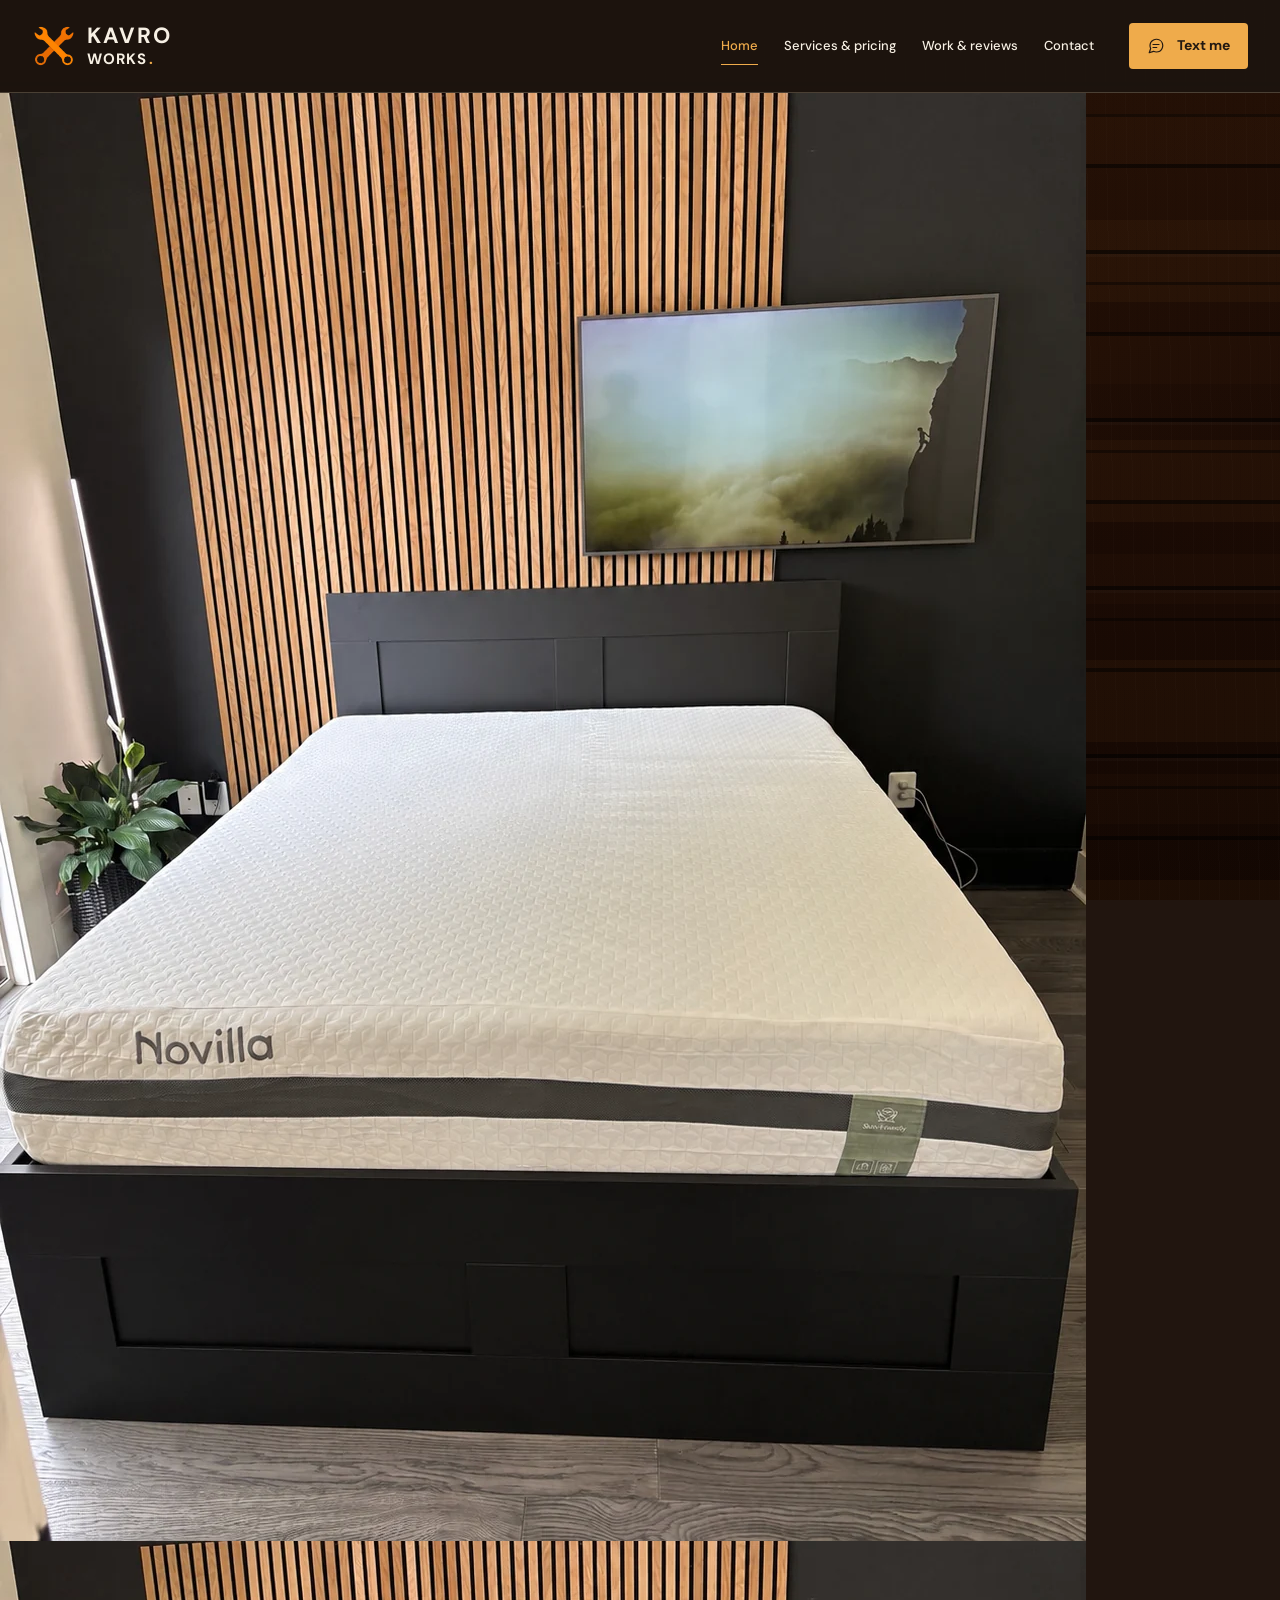
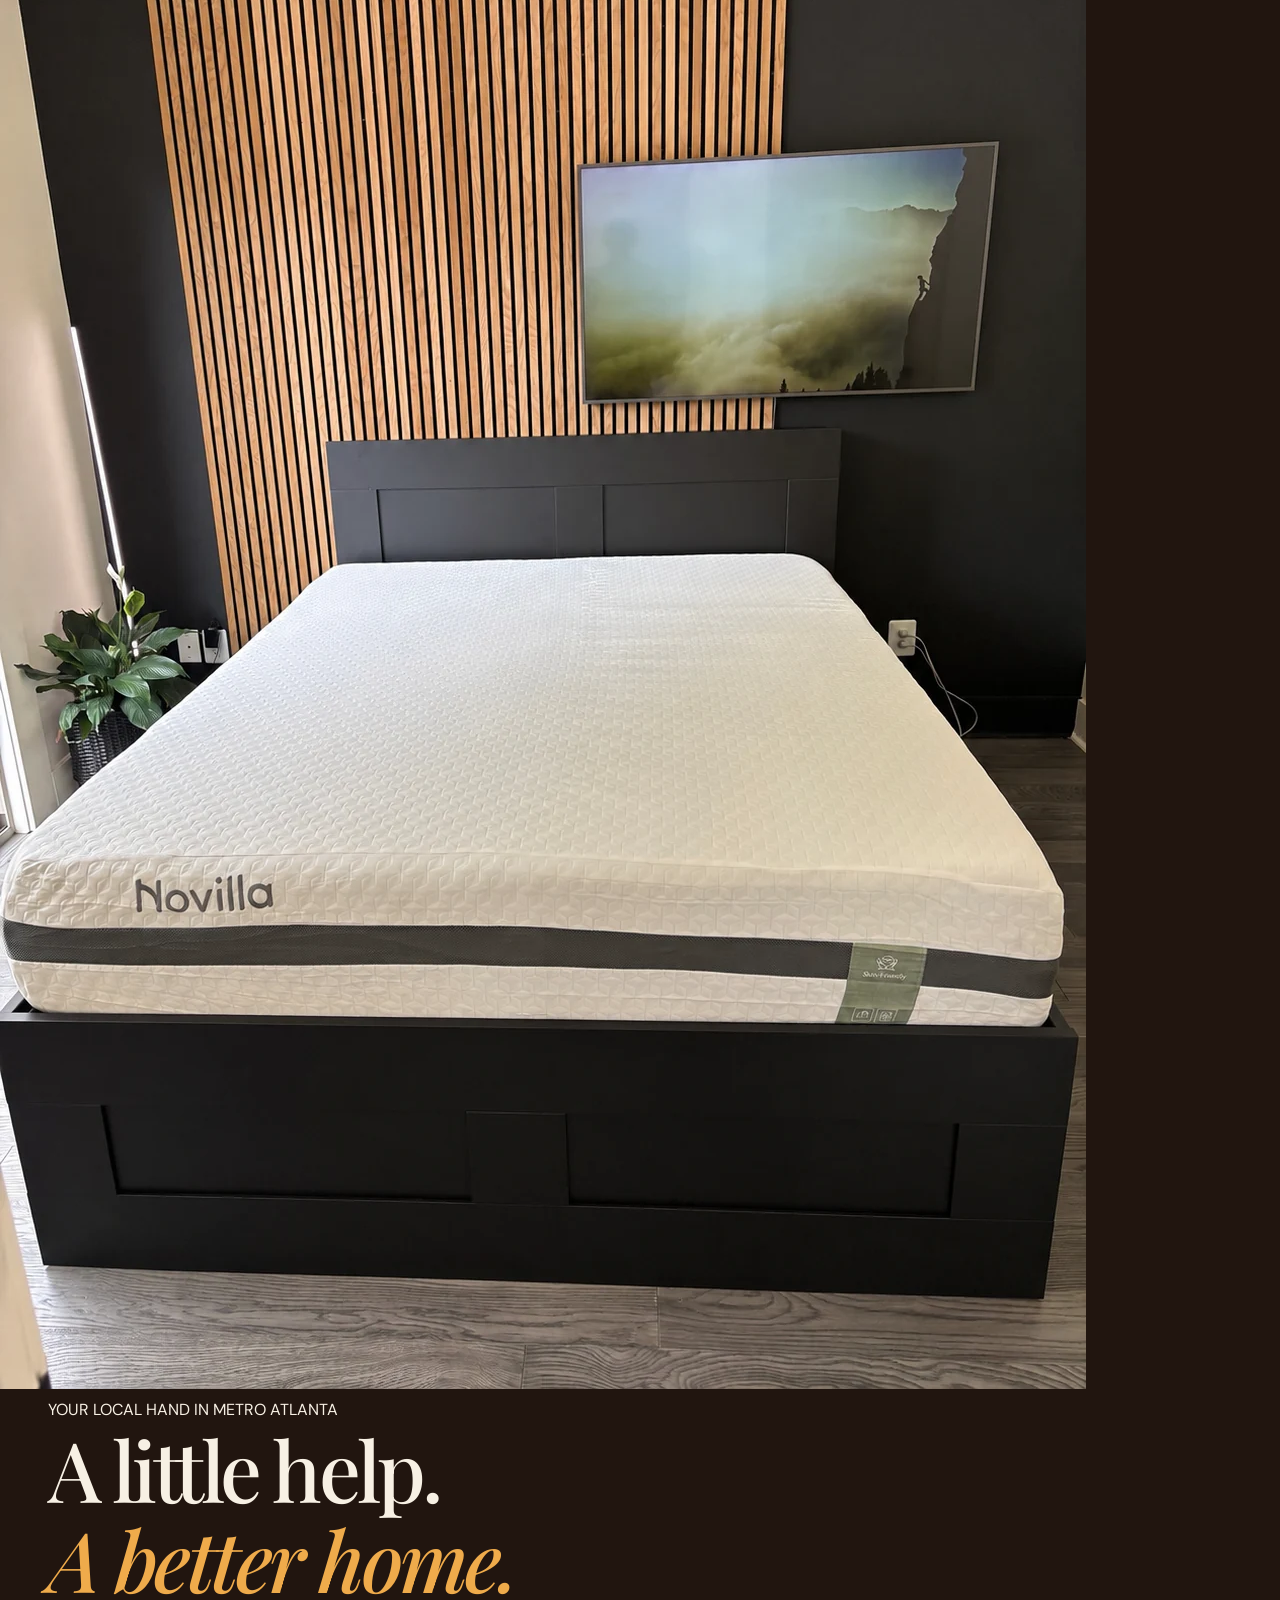
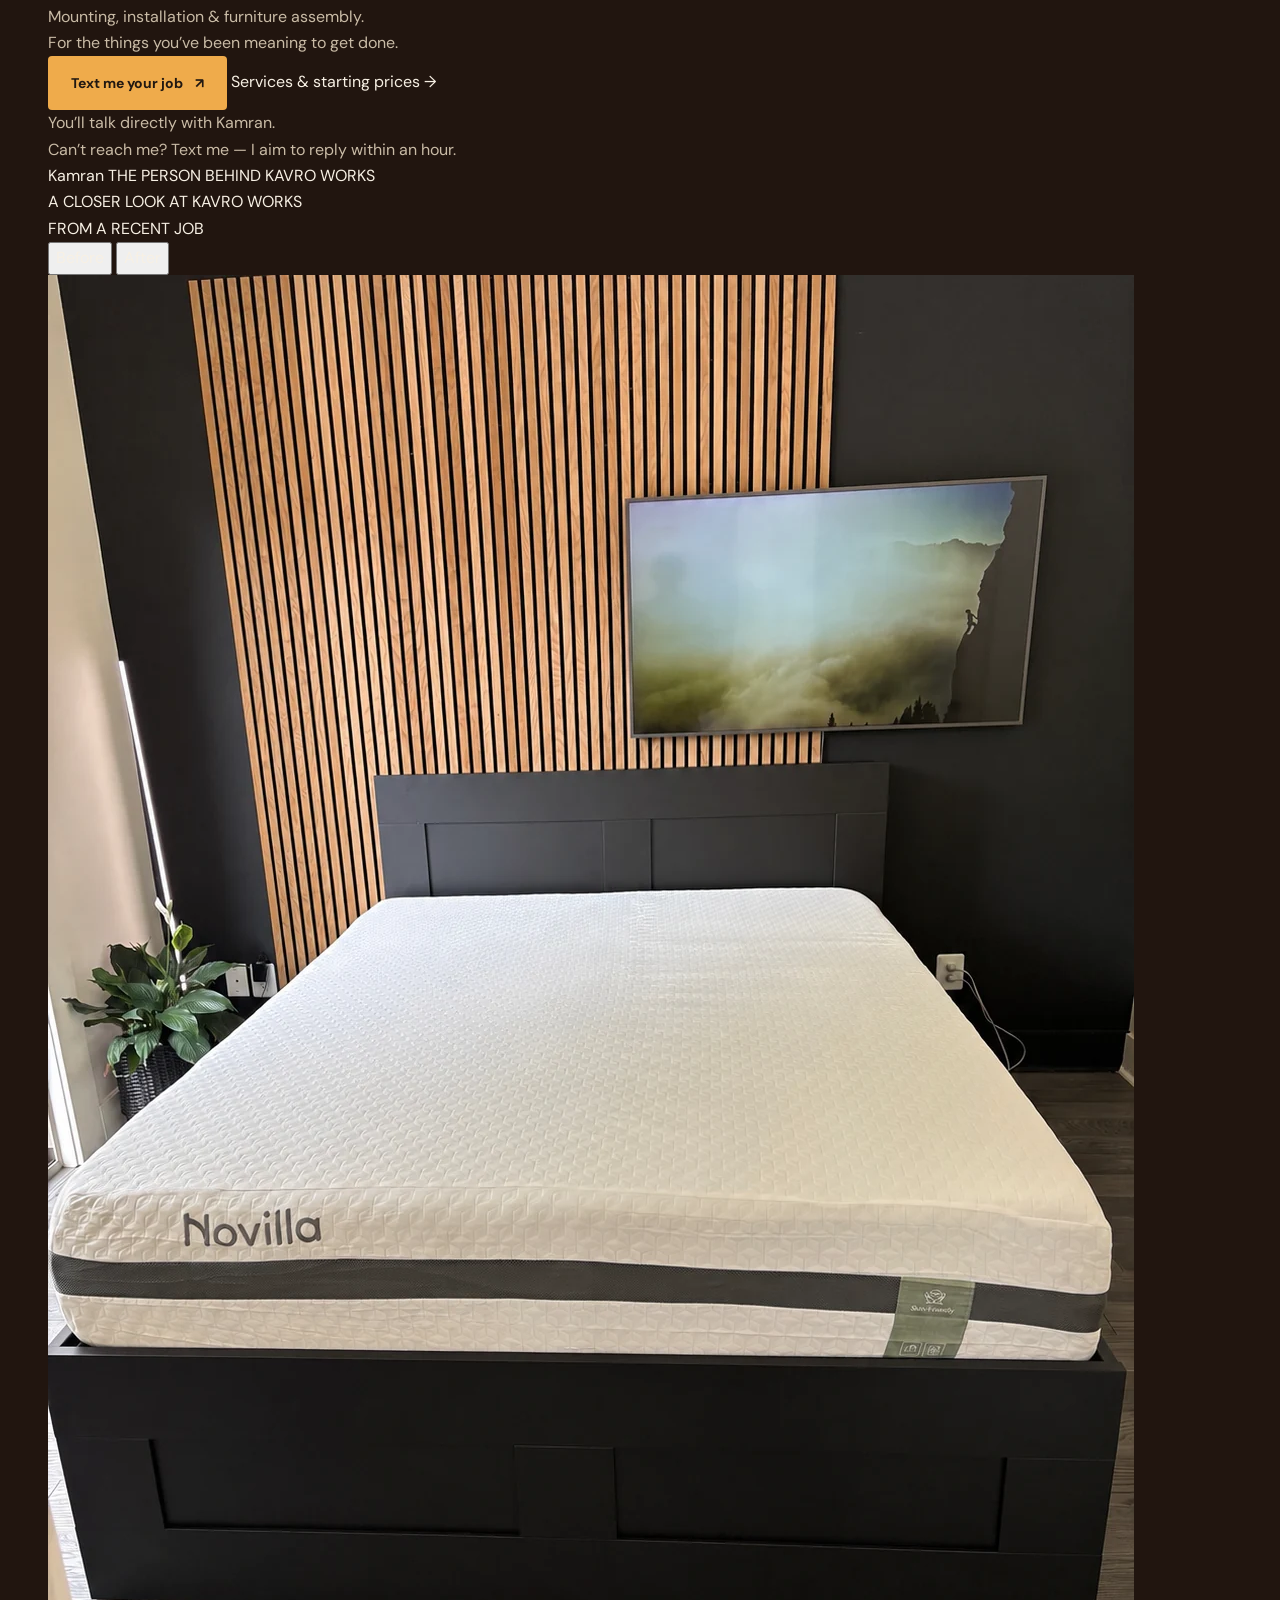
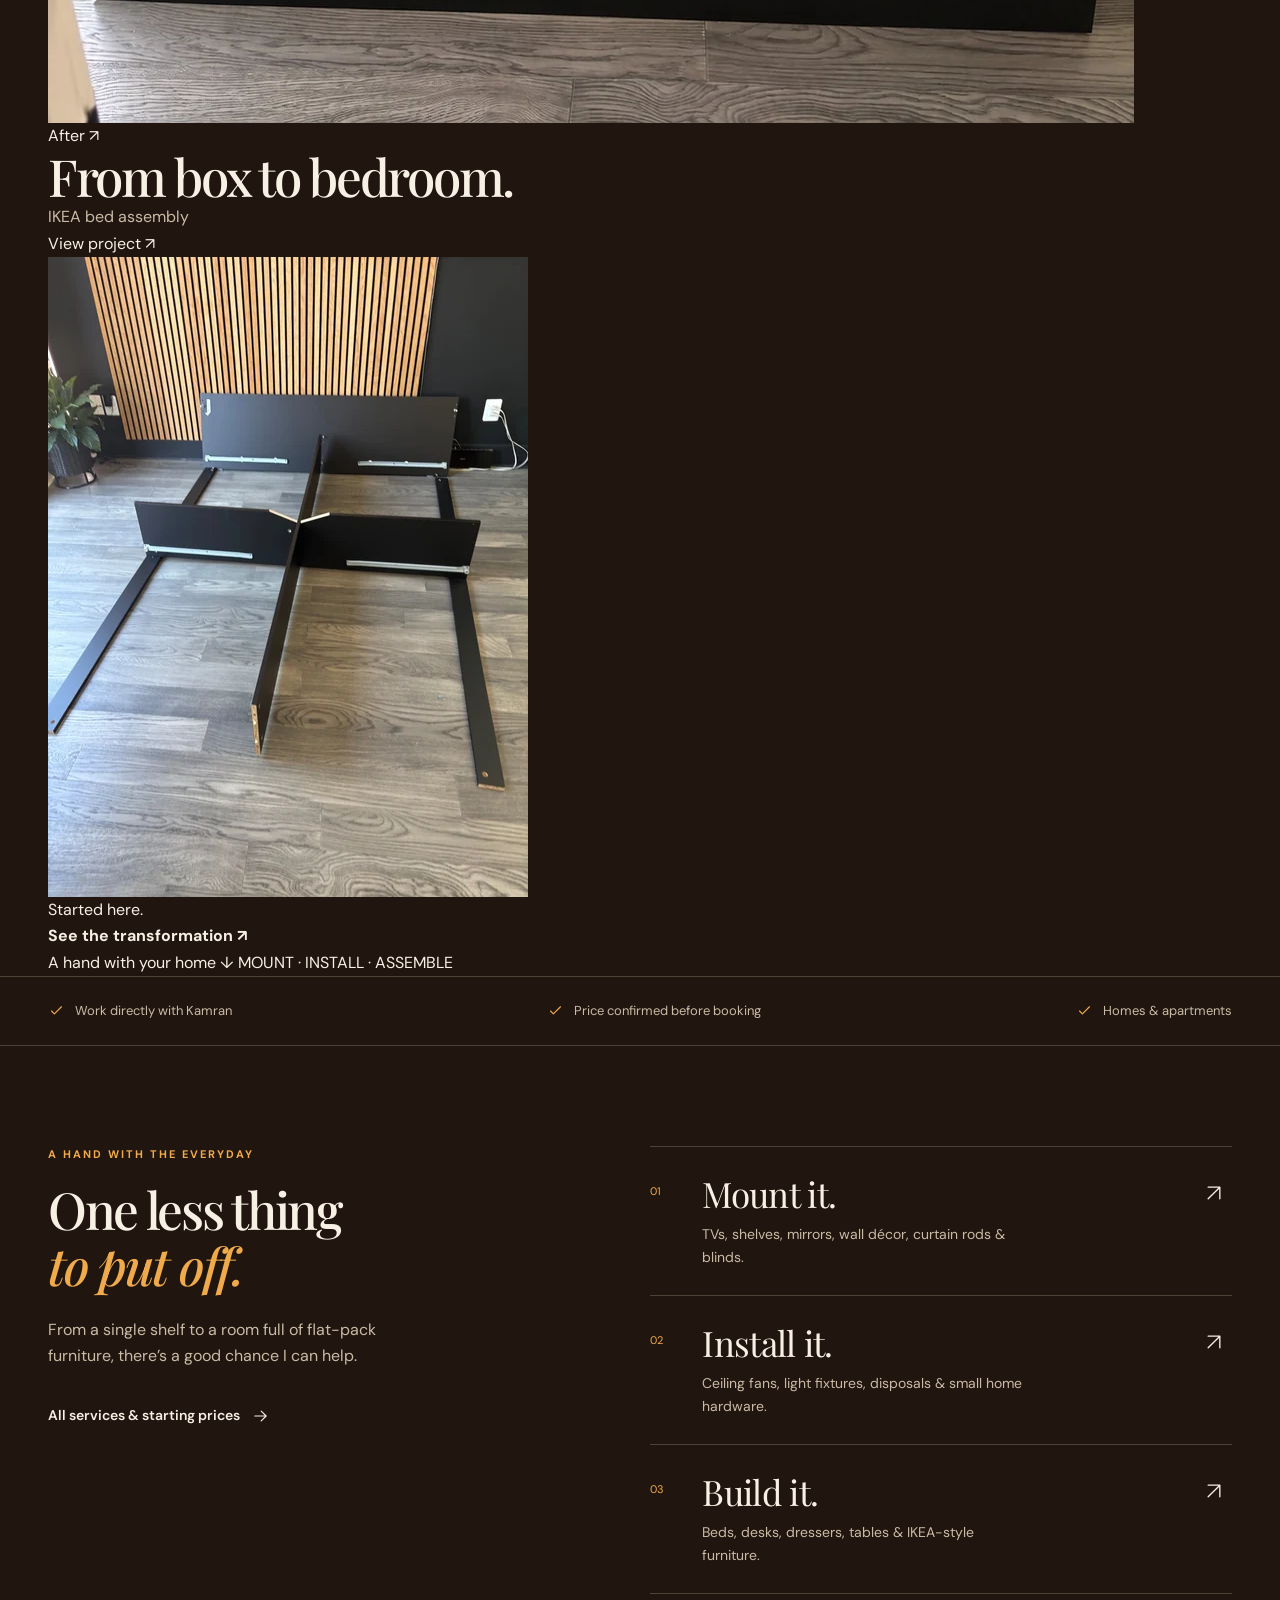
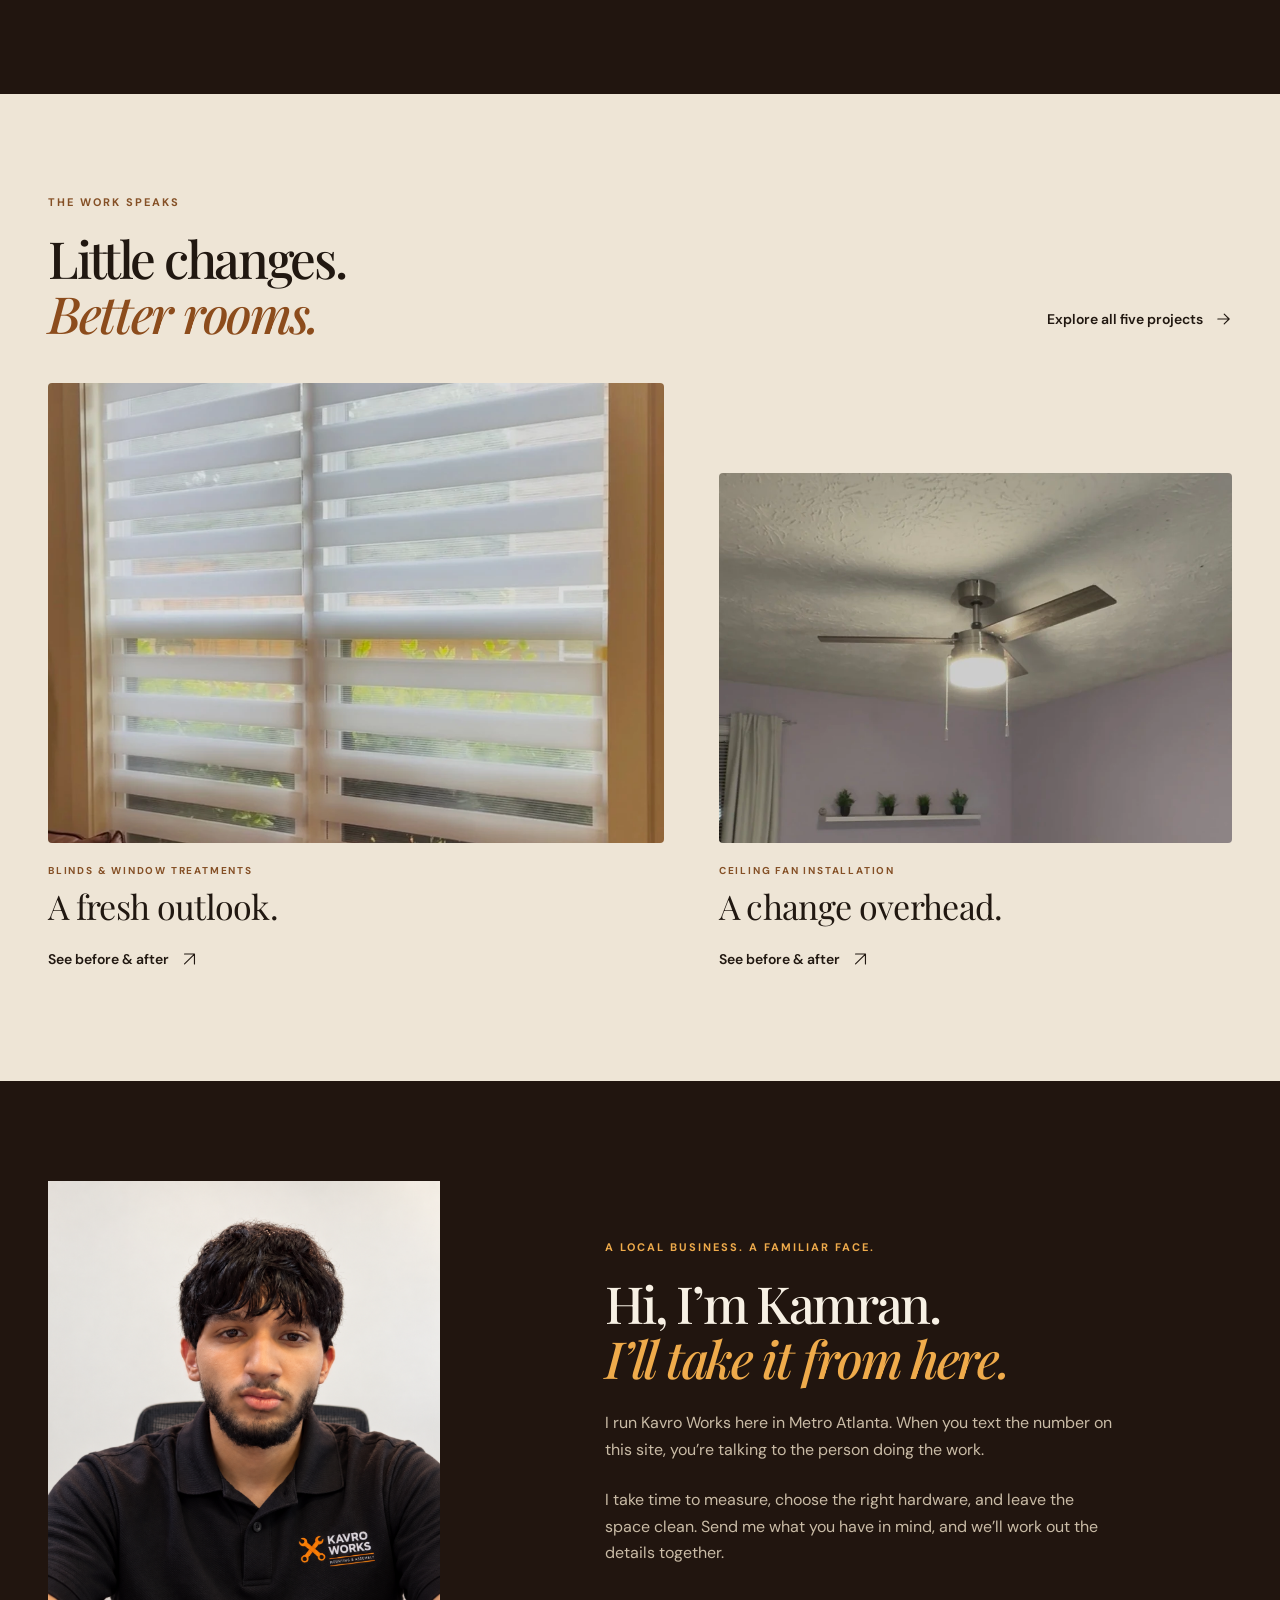
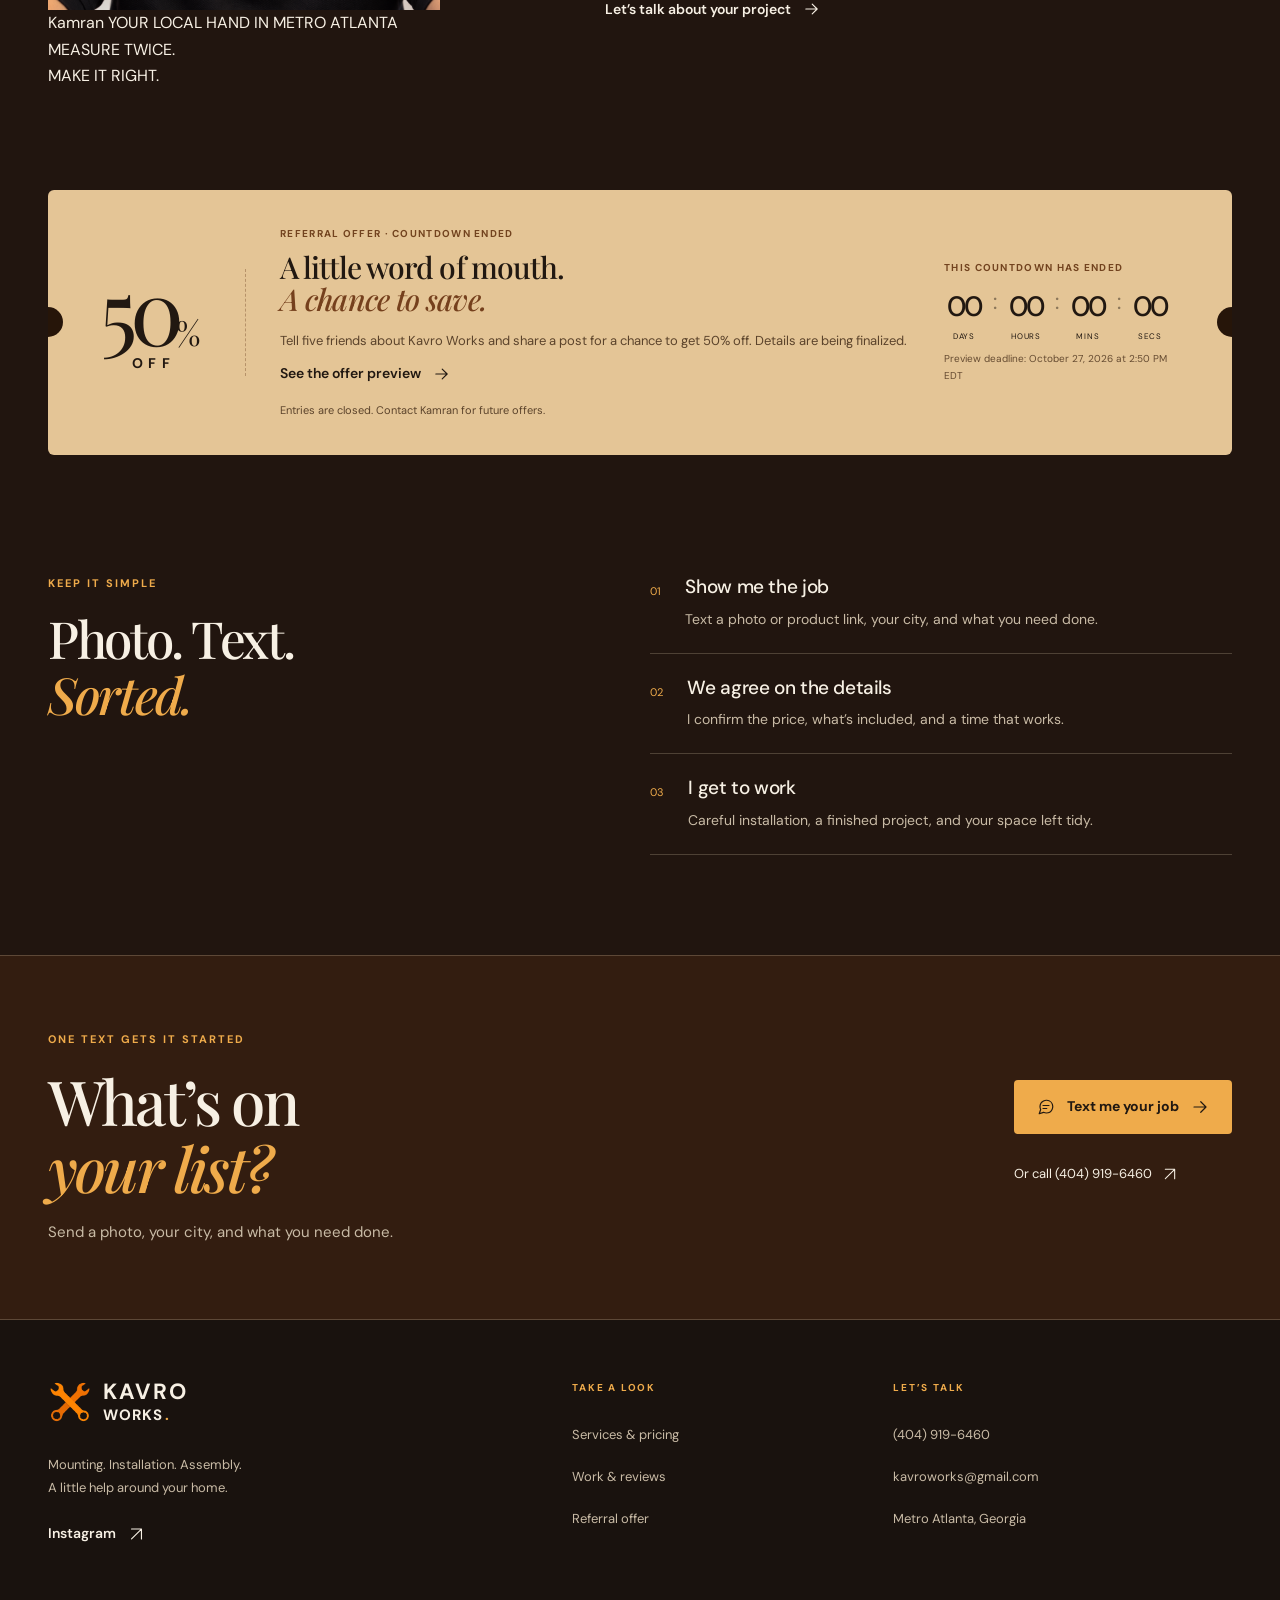
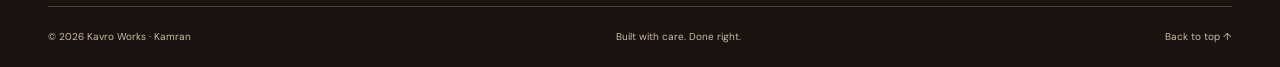
==== index.html @ 535ecabe "Update index.html" ====
<!doctype html>
<html lang="en">
<head>
<meta charset="utf-8">
<meta name="viewport" content="width=device-width, initial-scale=1, viewport-fit=cover">
<meta name="theme-color" content="#20150f">
<title>Mounting, Installation &amp; Assembly in Metro Atlanta | Kavro Works</title>
<meta name="description" content="Kavro Works helps with TV mounting, blinds, furniture assembly, ceiling fans and more across Metro Atlanta. Call or text Kamran at (404) 919-6460.">
<link rel="canonical" href="https://kavroworks.com/">
<meta property="og:title" content="Mounting, Installation &amp; Assembly in Metro Atlanta | Kavro Works">
<meta property="og:description" content="Kavro Works helps with TV mounting, blinds, furniture assembly, ceiling fans and more across Metro Atlanta. Call or text Kamran at (404) 919-6460.">
<meta property="og:type" content="website">
<meta property="og:image" content="https://kavroworks.com/images/bed-after.webp">
<link rel="icon" href="images/favicon.png">
<link rel="apple-touch-icon" href="images/favicon.png">
<link rel="preconnect" href="https://fonts.googleapis.com">
<link rel="preconnect" href="https://fonts.gstatic.com" crossorigin>
<link href="https://fonts.googleapis.com/css2?family=DM+Sans:wght@400;500;600;700&amp;family=Playfair+Display:ital,wght@0,500;0,600;0,700;1,500;1,600&amp;display=swap" rel="stylesheet">
<link rel="stylesheet" href="styles.css">
<script src="script.js" defer>
</script>
<script type="application/ld+json">{"@context": "https://schema.org", "@type": "HomeAndConstructionBusiness", "name": "Kavro Works", "url": "https://kavroworks.com/", "telephone": "+14049196460", "email": "kavroworks@gmail.com", "image": "https://kavroworks.com/images/bed-after.webp", "areaServed": ["Atlanta", "Lawrenceville", "Duluth", "Suwanee", "Lilburn", "Snellville", "Norcross"], "sameAs": ["https://www.instagram.com/kavroworks"]}</script>
<link rel="preload" href="images/bed-after.webp" as="image">
</head>
<body id="top" class="kw-home">
<div class="wood-bg" aria-hidden="true">
</div>
<a href="#main" class="skip-link">Skip to content</a>
<header class="site-header">
<div class="header-inner">
<a class="brand" href="index.html" aria-label="Kavro Works home">
<img src="images/logo.png" alt="" width="44" height="44">
<span>KAVRO<span class="brand-works">WORKS<span class="brand-dot">.</span>
</span>
</span>
</a>
<button type="button" class="menu-toggle js-only" aria-controls="site-nav" aria-expanded="false">
<span class="menu-lines" aria-hidden="true">
</span>
<span class="sr-only">Open menu</span>
</button>
<nav id="site-nav" class="site-nav" aria-label="Main navigation">
<a href="index.html" aria-current="page">Home</a>
<a href="services.html">Services &amp; pricing</a>
<a href="work.html">Work &amp; reviews</a>
<a href="contact.html">Contact</a>
<a href="offers.html" class="mobile-offer">Referral offer</a>
</nav>
<a class="button button-accent header-cta" href="sms:+14049196460" data-sms="">
<svg class="icon " viewbox="0 0 24 24" fill="none" stroke="currentColor" stroke-width="1.6" stroke-linecap="round" stroke-linejoin="round" aria-hidden="true">
<path d="M21 11.5a8.4 8.4 0 0 1-.9 3.8 8.5 8.5 0 0 1-7.6 4.7 8.4 8.4 0 0 1-3.8-.9L3 21l1.9-5.7a8.4 8.4 0 0 1-.9-3.8 8.5 8.5 0 0 1 4.7-7.6 8.4 8.4 0 0 1 3.8-.9h.5a8.5 8.5 0 0 1 8 8v.5Z">
</path>
<path d="M8 10h8M8 14h5">
</path>
</svg>
<span>Text me</span>
<svg class="icon " viewbox="0 0 24 24" fill="none" stroke="currentColor" stroke-width="1.6" stroke-linecap="round" stroke-linejoin="round" aria-hidden="true">
<path d="M4 12h15M13 5l7 7-7 7">
</path>
</svg>
</a>
</div>
</header>
<main id="main">
<section class="kw-film-hero" aria-labelledby="kw-home-title">
  <div class="kw-film-media" aria-hidden="true">
    <img class="kw-film-poster" src="images/bed-after.webp" alt="" width="1086" height="1448" fetchpriority="high">
    <!-- Upload your downloaded MP4 as videos/kavroworks-reel.mp4.
         The project photo stays visible until the video can play. -->
    <video class="kw-film-video" id="kw-home-video" muted loop playsinline preload="none" poster="images/bed-after.webp" tabindex="-1" data-video-src="videos/kavroworks-reel.mp4">
</video>
    <div class="kw-film-shade">
</div>
  </div>

  <div class="container kw-hero-layout">
    <div class="kw-hero-copy">
      <span class="kw-location">
<span aria-hidden="true">
</span> YOUR LOCAL HAND IN METRO ATLANTA</span>
      <h1 id="kw-home-title">A little help.<br>
<em>A better home.</em>
</h1>
      <p class="kw-hero-lead">Mounting, installation &amp; furniture assembly.<br>For the things you’ve been meaning to get done.</p>
      <div class="kw-hero-actions">
        <a class="button button-accent" href="sms:+14049196460" data-sms="">Text me your job <span aria-hidden="true">↗</span>
</a>
        <a class="kw-quiet-link" href="services.html">Services &amp; starting prices <span aria-hidden="true">→</span>
</a>
      </div>
      <p class="kw-reply-note">You’ll talk directly with Kamran.<br>Can’t reach me? Text me — I aim to reply within an hour.</p>
      <div class="kw-hero-signoff">
<span class="kw-signature">Kamran</span>
<span>THE PERSON BEHIND KAVRO WORKS</span>
</div>
    </div>

    <div class="kw-hero-right">
      <div class="kw-film-caption">
        <span class="kw-film-caption-label">A CLOSER LOOK AT KAVRO WORKS</span>
        <button type="button" class="kw-video-toggle" id="kw-video-toggle" aria-controls="kw-home-video" hidden>Play video</button>
      </div>

      <article class="kw-project-peek" data-kw-compare aria-labelledby="kw-project-title">
        <div class="kw-peek-top">
<span>FROM A RECENT JOB</span>
<div class="kw-peek-tabs" role="group" aria-label="Bed project photo">
          <button type="button" data-kw-phase="before" aria-pressed="false">Before</button>
          <button type="button" data-kw-phase="after" aria-pressed="true">After</button>
        </div>
</div>
        <a class="kw-peek-photo" href="work.html#bed" aria-label="See the full IKEA bed assembly project">
          <img data-kw-image src="images/bed-after.webp" alt="Completed black IKEA bed frame with drawers in front of a wood slat wall" width="1086" height="1448" decoding="async">
          <span class="kw-photo-label" data-kw-photo-label>After</span>
<span class="kw-photo-arrow" aria-hidden="true">↗</span>
        </a>
        <div class="kw-peek-bottom">
<div>
<h2 id="kw-project-title">From box to bedroom.</h2>
<p>IKEA bed assembly</p>
</div>
<a href="work.html#bed" aria-label="View the bed project" class="kw-peek-work">View project <span aria-hidden="true">↗</span>
</a>
</div>
        <a class="kw-before-chip" href="work.html#bed">
<img src="images/bed-before-small.webp" alt="The bed during assembly" width="480" height="640" loading="lazy">
<span>Started here.<br>
<strong>See the transformation ↗</strong>
</span>
</a>
      </article>
    </div>
  </div>
  <div class="container kw-hero-bottom">
<a href="#home-services">A hand with your home <span aria-hidden="true">↓</span>
</a>
<span>MOUNT · INSTALL · ASSEMBLE</span>
</div>
</section>
<div class="promise-strip">
<div class="container">
<span>
<svg class="icon " viewbox="0 0 24 24" fill="none" stroke="currentColor" stroke-width="1.6" stroke-linecap="round" stroke-linejoin="round" aria-hidden="true">
<path d="m5 12 4 4L19 6">
</path>
</svg> Work directly with Kamran</span>
<span>
<svg class="icon " viewbox="0 0 24 24" fill="none" stroke="currentColor" stroke-width="1.6" stroke-linecap="round" stroke-linejoin="round" aria-hidden="true">
<path d="m5 12 4 4L19 6">
</path>
</svg> Price confirmed before booking</span>
<span>
<svg class="icon " viewbox="0 0 24 24" fill="none" stroke="currentColor" stroke-width="1.6" stroke-linecap="round" stroke-linejoin="round" aria-hidden="true">
<path d="m5 12 4 4L19 6">
</path>
</svg> Homes &amp; apartments</span>
</div>
</div>
<section class="container section services-intro kw-reveal" id="home-services">
<div>
<span class="eyebrow">A hand with the everyday</span>
<h2>One less thing<br>
<em>to put off.</em>
</h2>
<p>From a single shelf to a room full of flat-pack furniture, there’s a good chance I can help.</p>
<a href="services.html" class="text-link">All services &amp; starting prices <svg class="icon " viewbox="0 0 24 24" fill="none" stroke="currentColor" stroke-width="1.6" stroke-linecap="round" stroke-linejoin="round" aria-hidden="true">
<path d="M4 12h15M13 5l7 7-7 7">
</path>
</svg>
</a>
</div>
<div class="service-preview-list">
<a href="services.html#mounting">
<span class="list-number">01</span>
<div>
<h3>Mount it.</h3>
<p>TVs, shelves, mirrors, wall décor, curtain rods &amp; blinds.</p>
</div>
<svg class="icon " viewbox="0 0 24 24" fill="none" stroke="currentColor" stroke-width="1.6" stroke-linecap="round" stroke-linejoin="round" aria-hidden="true">
<path d="M5 19 19 5M5 5h14v14">
</path>
</svg>
</a>
<a href="services.html#installation">
<span class="list-number">02</span>
<div>
<h3>Install it.</h3>
<p>Ceiling fans, light fixtures, disposals &amp; small home hardware.</p>
</div>
<svg class="icon " viewbox="0 0 24 24" fill="none" stroke="currentColor" stroke-width="1.6" stroke-linecap="round" stroke-linejoin="round" aria-hidden="true">
<path d="M5 19 19 5M5 5h14v14">
</path>
</svg>
</a>
<a href="services.html#assembly">
<span class="list-number">03</span>
<div>
<h3>Build it.</h3>
<p>Beds, desks, dressers, tables &amp; IKEA-style furniture.</p>
</div>
<svg class="icon " viewbox="0 0 24 24" fill="none" stroke="currentColor" stroke-width="1.6" stroke-linecap="round" stroke-linejoin="round" aria-hidden="true">
<path d="M5 19 19 5M5 5h14v14">
</path>
</svg>
</a>
</div>
</section>
<section class="paper-section">
<div class="container section">
<div class="section-heading">
<div>
<span class="eyebrow">The work speaks</span>
<h2>Little changes.<br>
<em>Better rooms.</em>
</h2>
</div>
<a href="work.html" class="text-link">Explore all five projects <svg class="icon " viewbox="0 0 24 24" fill="none" stroke="currentColor" stroke-width="1.6" stroke-linecap="round" stroke-linejoin="round" aria-hidden="true">
<path d="M4 12h15M13 5l7 7-7 7">
</path>
</svg>
</a>
</div>
<div class="home-project-grid">
<a href="work.html#blinds" class="home-project kw-reveal">
<img class="" src="images/blinds-after.webp" srcset="images/blinds-after-small.webp 361w, images/blinds-after.webp 902w" sizes="(max-width: 700px) 92vw, 50vw" alt="White zebra blinds installed above a brown leather sofa" width="902" height="1600" loading="lazy" decoding="async">
<div>
<span class="eyebrow">Blinds &amp; window treatments</span>
<h3>A fresh outlook.</h3>
<span class="text-link">See before &amp; after <svg class="icon " viewbox="0 0 24 24" fill="none" stroke="currentColor" stroke-width="1.6" stroke-linecap="round" stroke-linejoin="round" aria-hidden="true">
<path d="M5 19 19 5M5 5h14v14">
</path>
</svg>
</span>
</div>
</a>
<a href="work.html#fan" class="home-project kw-reveal">
<img class="" src="images/fan-after.webp" srcset="images/fan-after-small.webp 362w, images/fan-after.webp 904w" sizes="(max-width: 700px) 92vw, 50vw" alt="New ceiling fan and light installed in a lavender bedroom" width="904" height="1600" loading="lazy" decoding="async">
<div>
<span class="eyebrow">Ceiling fan installation</span>
<h3>A change overhead.</h3>
<span class="text-link">See before &amp; after <svg class="icon " viewbox="0 0 24 24" fill="none" stroke="currentColor" stroke-width="1.6" stroke-linecap="round" stroke-linejoin="round" aria-hidden="true">
<path d="M5 19 19 5M5 5h14v14">
</path>
</svg>
</span>
</div>
</a>
</div>
</div>
</section>
<section class="container section about-section">
<figure class="kw-portrait">
  <div class="kw-portrait-outline" aria-hidden="true">
</div>
  <div class="kw-portrait-frame">
    <span class="kw-frame-corner kw-frame-corner-tl" aria-hidden="true">
</span>
    <span class="kw-frame-corner kw-frame-corner-tr" aria-hidden="true">
</span>
    <span class="kw-frame-corner kw-frame-corner-bl" aria-hidden="true">
</span>
    <span class="kw-frame-corner kw-frame-corner-br" aria-hidden="true">
</span>
    <img src="images/KamranBokhari.png" alt="Kamran, the person behind Kavro Works" width="1198" height="1313" loading="lazy" decoding="async">
    <figcaption>
<span class="kw-signature">Kamran</span>
<span>YOUR LOCAL HAND IN METRO ATLANTA</span>
</figcaption>
  </div>
  <span class="kw-portrait-stamp">MEASURE TWICE.<br>MAKE IT RIGHT.</span>
</figure>
<div class="about-copy kw-reveal">
<span class="eyebrow">A local business. A familiar face.</span>
<h2>Hi, I’m Kamran.<br>
<em>I’ll take it from here.</em>
</h2>
<p>I run Kavro Works here in Metro Atlanta. When you text the number on this site, you’re talking to the person doing the work.</p>
<p>I take time to measure, choose the right hardware, and leave the space clean. Send me what you have in mind, and we’ll work out the details together.</p>
<a class="text-link" href="contact.html">Let’s talk about your project <svg class="icon " viewbox="0 0 24 24" fill="none" stroke="currentColor" stroke-width="1.6" stroke-linecap="round" stroke-linejoin="round" aria-hidden="true">
<path d="M4 12h15M13 5l7 7-7 7">
</path>
</svg>
</a>
</div>
</section>
<section class="container offer-section">
<div class="offer-ticket">
<div class="offer-value" aria-label="50 percent off">
<strong>50<span>%</span>
</strong>
<span>OFF</span>
</div>
<div class="offer-copy">
<span class="eyebrow" data-offer-badge>Referral giveaway · draft preview</span>
<h2>A little word of mouth.<br>
<em>A chance to save.</em>
</h2>
<p>Tell five friends about Kavro Works and share a post for a chance to get 50% off. Details are being finalized.</p>
<a href="offers.html" class="text-link">See the offer preview <svg class="icon " viewbox="0 0 24 24" fill="none" stroke="currentColor" stroke-width="1.6" stroke-linecap="round" stroke-linejoin="round" aria-hidden="true">
<path d="M4 12h15M13 5l7 7-7 7">
</path>
</svg>
</a>
<p class="small" data-offer-disclaimer>Preview only. Entries are not open yet.</p>
</div>
<div class="offer-clock">
<span class="eyebrow" data-countdown-heading>15-day preview countdown</span>
<div class="countdown" data-countdown role="timer" aria-live="off" aria-label="Referral offer preview countdown">
<div>
<strong data-time="days">—</strong>
<span>days</span>
</div>
<span class="time-colon">:</span>
<div>
<strong data-time="hours">—</strong>
<span>hours</span>
</div>
<span class="time-colon">:</span>
<div>
<strong data-time="minutes">—</strong>
<span>mins</span>
</div>
<span class="time-colon">:</span>
<div>
<strong data-time="seconds">—</strong>
<span>secs</span>
</div>
</div>
<p class="timer-date" data-timer-date>Preview deadline: October 27, 2026 · 2:50 PM ET</p>
</div>
</div>
</section>
<section class="container section process-section kw-reveal">
<div>
<span class="eyebrow">Keep it simple</span>
<h2>Photo. Text.<br>
<em>Sorted.</em>
</h2>
</div>
<ol class="process-list">
<li>
<span>01</span>
<div>
<h3>Show me the job</h3>
<p>Text a photo or product link, your city, and what you need done.</p>
</div>
</li>
<li>
<span>02</span>
<div>
<h3>We agree on the details</h3>
<p>I confirm the price, what’s included, and a time that works.</p>
</div>
</li>
<li>
<span>03</span>
<div>
<h3>I get to work</h3>
<p>Careful installation, a finished project, and your space left tidy.</p>
</div>
</li>
</ol>
</section>
<section class="closing-cta">
<div class="container closing-inner">
<div>
<span class="eyebrow">One text gets it started</span>
<h2>What’s on<br>
<em>your list?</em>
</h2>
<p>Send a photo, your city, and what you need done.</p>
</div>
<div>
<a class="button button-accent" href="sms:+14049196460" data-sms="">
<svg class="icon " viewbox="0 0 24 24" fill="none" stroke="currentColor" stroke-width="1.6" stroke-linecap="round" stroke-linejoin="round" aria-hidden="true">
<path d="M21 11.5a8.4 8.4 0 0 1-.9 3.8 8.5 8.5 0 0 1-7.6 4.7 8.4 8.4 0 0 1-3.8-.9L3 21l1.9-5.7a8.4 8.4 0 0 1-.9-3.8 8.5 8.5 0 0 1 4.7-7.6 8.4 8.4 0 0 1 3.8-.9h.5a8.5 8.5 0 0 1 8 8v.5Z">
</path>
<path d="M8 10h8M8 14h5">
</path>
</svg>
<span>Text me your job</span>
<svg class="icon " viewbox="0 0 24 24" fill="none" stroke="currentColor" stroke-width="1.6" stroke-linecap="round" stroke-linejoin="round" aria-hidden="true">
<path d="M4 12h15M13 5l7 7-7 7">
</path>
</svg>
</a>
<a href="tel:+14049196460" class="closing-phone">Or call (404) 919-6460 <svg class="icon " viewbox="0 0 24 24" fill="none" stroke="currentColor" stroke-width="1.6" stroke-linecap="round" stroke-linejoin="round" aria-hidden="true">
<path d="M5 19 19 5M5 5h14v14">
</path>
</svg>
</a>
</div>
</div>
</section>
</main>
<footer class="site-footer">
<div class="container footer-top">
<div>
<a class="brand" href="index.html" aria-label="Kavro Works home">
<img src="images/logo.png" alt="" width="44" height="44">
<span>KAVRO<span class="brand-works">WORKS<span class="brand-dot">.</span>
</span>
</span>
</a>
<p>Mounting. Installation. Assembly.<br>A little help around your home.</p>
<a href="https://www.instagram.com/kavroworks" target="_blank" rel="noopener noreferrer" class="text-link">Instagram <svg class="icon " viewbox="0 0 24 24" fill="none" stroke="currentColor" stroke-width="1.6" stroke-linecap="round" stroke-linejoin="round" aria-hidden="true">
<path d="M5 19 19 5M5 5h14v14">
</path>
</svg>
</a>
</div>
<div>
<span class="eyebrow">Take a look</span>
<a href="services.html">Services &amp; pricing</a>
<a href="work.html">Work &amp; reviews</a>
<a href="offers.html">Referral offer</a>
</div>
<div>
<span class="eyebrow">Let’s talk</span>
<a href="tel:+14049196460">(404) 919-6460</a>
<a href="mailto:kavroworks@gmail.com">kavroworks@gmail.com</a>
<a href="contact.html#service-area">Metro Atlanta, Georgia</a>
</div>
</div>
<div class="container footer-bottom">
<span>© 2026 Kavro Works · Kamran</span>
<span>Built with care. Done right.</span>
<a href="#top">Back to top ↑</a>
</div>
</footer>
<div class="mobile-contact" aria-label="Quick contact">
<a href="tel:+14049196460">
<svg class="icon " viewbox="0 0 24 24" fill="none" stroke="currentColor" stroke-width="1.6" stroke-linecap="round" stroke-linejoin="round" aria-hidden="true">
<path d="m22 16.9-.1 3a2 2 0 0 1-2.2 2 19.8 19.8 0 0 1-8.6-3.1 19.5 19.5 0 0 1-6-6A19.8 19.8 0 0 1 2 4.1 2 2 0 0 1 4 2h3a2 2 0 0 1 2 1.7c.1 1 .4 2 .7 2.9a2 2 0 0 1-.5 2.1L8 10a16 16 0 0 0 6 6l1.3-1.3a2 2 0 0 1 2.1-.5c.9.3 1.9.6 2.9.7a2 2 0 0 1 1.7 2Z">
</path>
</svg>
<span>Call Kamran</span>
</a>
<a class="mobile-text" href="sms:+14049196460" data-sms="">
<svg class="icon " viewbox="0 0 24 24" fill="none" stroke="currentColor" stroke-width="1.6" stroke-linecap="round" stroke-linejoin="round" aria-hidden="true">
<path d="M21 11.5a8.4 8.4 0 0 1-.9 3.8 8.5 8.5 0 0 1-7.6 4.7 8.4 8.4 0 0 1-3.8-.9L3 21l1.9-5.7a8.4 8.4 0 0 1-.9-3.8 8.5 8.5 0 0 1 4.7-7.6 8.4 8.4 0 0 1 3.8-.9h.5a8.5 8.5 0 0 1 8 8v.5Z">
</path>
<path d="M8 10h8M8 14h5">
</path>
</svg>
<span>Text your job</span>
<svg class="icon " viewbox="0 0 24 24" fill="none" stroke="currentColor" stroke-width="1.6" stroke-linecap="round" stroke-linejoin="round" aria-hidden="true">
<path d="M4 12h15M13 5l7 7-7 7">
</path>
</svg>
</a>
</div>
<div class="toast" role="status" aria-live="polite" aria-atomic="true" id="toast">
</div>
<dialog class="copy-dialog" id="copy-dialog" aria-labelledby="copy-title">
<button type="button" class="icon-button dialog-close" data-close-copy aria-label="Close">
<svg class="icon " viewbox="0 0 24 24" fill="none" stroke="currentColor" stroke-width="1.6" stroke-linecap="round" stroke-linejoin="round" aria-hidden="true">
<path d="m6 6 12 12M6 18 18 6">
</path>
</svg>
</button>
<h2 id="copy-title">Copy this text</h2>
<p>Press and hold, or select the text and copy it.</p>
<textarea id="copy-fallback" readonly aria-label="Text to copy">
</textarea>
<button class="button button-accent" type="button" data-close-copy>Done</button>
</dialog>
</body>
</html>
---- styles.css ----
/* Kavro Works — warm wood, real projects, straightforward contact. */
:root{--ink:#211811;--wood:#21150f;--cream:#f7f0e4;--paper:#eee5d6;--muted:#c9bba6;--muted-ink:#665b4e;--accent:#efab4b;--accent-hover:#ffc16a;--line:rgba(241,221,192,.22);--paper-line:#c9bba5;--serif:'Playfair Display',Georgia,serif;--sans:'DM Sans',Arial,sans-serif;--header-height:92px}
*{box-sizing:border-box}html{scroll-behavior:smooth;scroll-padding-top:110px}body{margin:0;background:var(--wood);color:var(--cream);font:16px/1.65 var(--sans);-webkit-font-smoothing:antialiased}body.dialog-open{overflow:hidden}main,footer,.site-header{position:relative}img{display:block;max-width:100%;height:auto}a{color:inherit;text-decoration:none}button,input,textarea{font:inherit}button{cursor:pointer}button,a,input,summary,textarea{-webkit-tap-highlight-color:transparent}button{color:inherit}button:disabled{cursor:default}button:focus-visible,a:focus-visible,input:focus-visible,textarea:focus-visible,summary:focus-visible{outline:3px solid var(--accent);outline-offset:5px}::selection{background:var(--accent);color:var(--ink)}[hidden]{display:none!important}.sr-only{position:absolute!important;width:1px;height:1px;padding:0;overflow:hidden;clip:rect(0,0,0,0);white-space:nowrap;border:0}.js-only{display:none!important}.js .js-only{display:flex!important}.icon{width:20px;height:20px;flex-shrink:0;vertical-align:middle}.container{width:min(1220px,calc(100% - 96px));margin-inline:auto}.section{padding-block:100px}.eyebrow{display:block;font-size:11px;line-height:1.5;letter-spacing:.18em;text-transform:uppercase;font-weight:700;color:var(--accent);margin-bottom:20px}h1,h2,h3,p,figure{margin:0}h1,h2,h3{font-weight:500}h1,h2{font-family:var(--serif);letter-spacing:-.045em;line-height:1.08}h1{font-size:clamp(54px,6.5vw,88px)}h2{font-size:clamp(38px,4vw,56px)}h3{font-size:23px;line-height:1.3;letter-spacing:-.02em}em{font-weight:500;color:var(--accent)}p{color:var(--muted)}p+p{margin-top:17px}.lead{font-size:19px;line-height:1.65}.small{font-size:13px;line-height:1.65}.text-link{display:inline-flex;align-items:center;gap:12px;min-height:44px;font-size:14px;font-weight:600;border:0;background:none;padding:5px 0;line-height:1.5}.text-link .icon{width:17px}.text-link:hover{color:var(--accent)}.text-link .icon{transition:transform .2s}.text-link:hover .icon{transform:translateX(3px)}.button{display:inline-flex;align-items:center;justify-content:center;gap:12px;border:1px solid transparent;min-height:54px;padding:15px 22px;font-size:14px;line-height:1.25;font-weight:700;border-radius:4px;transition:background .2s,transform .2s;color:inherit}.button:hover{transform:translateY(-2px)}.button .icon{width:18px;height:18px}.button-accent{background:var(--accent);color:var(--ink)}.button-accent:hover{background:var(--accent-hover)}.button-dark{background:var(--ink);color:var(--cream)}.button-dark:hover{background:#473025}.button-outline{border-color:currentColor;background:transparent}.button-outline:hover{background:rgba(200,160,110,.1)}.button-row{display:flex;align-items:center;gap:25px;flex-wrap:wrap}.icon-button{display:inline-grid;place-items:center;background:transparent;border:1px solid var(--line);border-radius:50%;width:44px;height:44px;flex-shrink:0}.icon-button:hover{background:rgba(180,145,105,.18)}.skip-link{position:fixed;top:8px;left:16px;padding:10px 18px;background:var(--cream);color:var(--ink);transform:translateY(-150%);z-index:100}.skip-link:focus{transform:none}
/* The original wood backdrop is retained. */
.wood-bg{position:fixed;inset:0;z-index:0;pointer-events:none;background:repeating-linear-gradient(180deg,transparent 0,transparent 82px,rgba(0,0,0,.55) 82px,rgba(0,0,0,.55) 86px,rgba(255,255,255,.018) 86px,rgba(255,255,255,.018) 89px,transparent 89px,transparent 114px,rgba(0,0,0,.4) 114px,rgba(0,0,0,.4) 117px,transparent 117px,transparent 164px,rgba(0,0,0,.5) 164px,rgba(0,0,0,.5) 168px),repeating-linear-gradient(89deg,transparent 0,transparent 7px,rgba(0,0,0,.04) 7px,rgba(0,0,0,.04) 8px,transparent 8px,transparent 19px,rgba(255,255,255,.012) 19px,rgba(255,255,255,.012) 20px),repeating-linear-gradient(180deg,rgba(90,50,14,.18) 0,rgba(90,50,14,.18) 82px,rgba(50,22,4,.12) 82px,rgba(50,22,4,.12) 114px,rgba(75,38,10,.15) 114px,rgba(75,38,10,.15) 164px,rgba(60,28,6,.1) 164px,rgba(60,28,6,.1) 220px),linear-gradient(160deg,#130802 0%,#231006 35%,#170904 70%,#0e0502 100%)}
.site-header{position:sticky;top:0;z-index:30;background:rgba(29,20,14,.96);border-bottom:1px solid var(--line)}.header-inner{width:min(1320px,calc(100% - 64px));margin:auto;min-height:var(--header-height);display:flex;align-items:center;gap:35px}.brand{display:inline-flex;align-items:center;gap:11px;font-size:22px;letter-spacing:.09em;line-height:1;flex-shrink:0;font-weight:700;color:var(--cream)}.brand img{width:44px;height:44px;object-fit:contain}.brand-works{display:block;letter-spacing:.06em;font-size:15px;margin-top:5px}.brand-dot{color:var(--accent);margin-left:2px}.site-nav{display:flex;align-items:center;gap:26px;margin-left:auto}.site-nav a{font-size:13px;font-weight:500;position:relative;min-height:44px;display:flex;align-items:center;white-space:nowrap}.site-nav a::after{content:'';position:absolute;bottom:3px;left:0;right:0;height:1px;transform:scaleX(0);transform-origin:left;transition:transform .2s;background:var(--accent)}.site-nav a[aria-current],.site-nav a:hover{color:var(--accent)}.site-nav a[aria-current]::after,.site-nav a:hover::after{transform:scaleX(1)}.site-nav .mobile-offer{display:none}.header-cta{padding:12px 17px;min-height:46px}.header-cta>.icon:last-child{display:none}.js .menu-toggle{display:none!important}.menu-toggle{width:46px;height:46px;border:1px solid var(--line);border-radius:4px;background:none;align-items:center;justify-content:center;flex-shrink:0}.menu-lines,.menu-lines::before{display:block;width:20px;height:2px;background:var(--cream);position:relative;transition:transform .2s}.menu-lines::before{content:'';position:absolute;top:7px}.menu-lines{transform:translateY(-3px)}.menu-toggle[aria-expanded=true] .menu-lines{transform:rotate(45deg)}.menu-toggle[aria-expanded=true] .menu-lines::before{top:0;transform:rotate(90deg)}
.home-hero{position:relative;isolation:isolate;padding:76px 0 95px}.home-hero::before{content:'';position:absolute;inset:0;z-index:-1;background:linear-gradient(90deg,rgba(30,17,9,.94),rgba(30,17,9,.78)),url('images/background.webp') center/cover}.hero-grid{display:grid;grid-template-columns:1.2fr 1fr;gap:7%;align-items:center}.hero-copy{padding-bottom:20px}.location-label{display:flex;gap:8px;align-items:center;color:var(--muted);letter-spacing:.13em}.location-label .icon{width:14px;height:14px}.hero-copy h1{font-size:clamp(50px,5.7vw,81px);margin-bottom:28px}.hero-copy .lead{max-width:500px}.hero-intro{font-size:16px;max-width:490px;margin-top:20px;margin-bottom:28px}.hero-copy .button-row{gap:22px}.contact-note{font-size:12px;margin-top:21px;display:flex;align-items:flex-start;gap:8px;max-width:370px}.contact-note .icon{width:15px;height:15px;margin-top:3px}.hero-project{position:relative;padding-bottom:20px}.hero-photo{display:block;aspect-ratio:4/5;position:relative;border-radius:130px 4px 4px 4px;overflow:hidden;background:#4b3828}.hero-photo>img{width:100%;height:100%;object-fit:cover;transition:transform .65s}.hero-photo:hover>img{transform:scale(1.025)}.photo-corner{position:absolute;bottom:20px;right:20px;color:#fff;font-size:11px;letter-spacing:.03em;display:flex;align-items:center;gap:12px;padding:9px 12px;background:rgba(32,20,12,.8);border-radius:3px}.photo-corner .icon{width:14px}.hero-photo-caption{display:flex;justify-content:space-between;gap:15px;margin-top:13px;font-size:11px;color:var(--muted)}.before-note{position:absolute;bottom:-30px;left:-45px;display:flex;align-items:center;gap:14px;background:var(--paper);padding:10px 17px 10px 10px;color:var(--ink);transform:rotate(-3deg);box-shadow:0 15px 40px #0003;max-width:300px;font-size:12px;line-height:1.6}.before-note img{width:65px;height:75px;object-fit:cover}.before-note strong{font-size:11px;font-weight:500}.before-note:hover{transform:rotate(0deg)}.promise-strip{border-top:1px solid var(--line);border-bottom:1px solid var(--line);padding-block:23px}.promise-strip>.container{display:flex;justify-content:space-between;gap:24px}.promise-strip span{display:flex;align-items:center;gap:10px;font-size:13px;color:var(--muted)}.promise-strip .icon{color:var(--accent);width:17px}
.services-intro{display:grid;grid-template-columns:.95fr 1.2fr;gap:12%}.services-intro p{margin:24px 0;max-width:350px}.service-preview-list>a{display:grid;grid-template-columns:28px 1fr 28px;gap:24px;border-top:1px solid var(--line);padding-block:26px;align-items:start}.service-preview-list>a:last-child{border-bottom:1px solid var(--line)}.list-number{font-size:11px;color:var(--accent);padding-top:9px}.service-preview-list h3{font:35px/1.2 var(--serif)}.service-preview-list p{font-size:14px;margin:8px 0 0;max-width:330px}.service-preview-list>a>.icon{margin-top:10px;transition:transform .2s}.service-preview-list>a:hover>.icon{transform:translate(3px,-3px);color:var(--accent)}.paper-section{background:var(--paper);color:var(--ink)}.paper-section p{color:var(--muted-ink)}.paper-section em{color:#8c4c1c}.paper-section .eyebrow{color:#855026}.paper-section .text-link:hover{color:#915118}.section-heading{display:flex;justify-content:space-between;align-items:flex-end;gap:32px;margin-bottom:42px}.home-project-grid{display:grid;grid-template-columns:1.2fr 1fr;gap:55px}.home-project{display:block}.home-project>img{width:100%;height:460px;object-fit:cover;object-position:center 43%;border-radius:4px}.home-project:nth-child(2){padding-top:90px}.home-project:nth-child(2)>img{height:370px;object-position:center 34%}.home-project>div{padding-top:20px}.home-project .eyebrow{margin-bottom:8px;font-size:10px}.home-project h3{font:34px/1.2 var(--serif);margin-bottom:10px}.about-section{display:grid;grid-template-columns:.75fr 1.2fr;gap:14%;align-items:center}.about-photo{padding-left:30px;transform:rotate(-2deg)}.about-photo>img{height:390px;width:100%;object-fit:cover;object-position:center 60%;border-radius:3px}.about-photo figcaption{font-size:11px;margin-top:12px;color:var(--muted);text-align:center}.about-copy p{margin-top:24px;max-width:510px}.about-copy .text-link{margin-top:21px}.offer-section{padding-block:0 20px}.offer-ticket{background:#e4c596;color:var(--ink);display:grid;grid-template-columns:160px 1fr 250px;align-items:center;gap:34px;padding:36px 38px;border-radius:6px;position:relative;overflow:hidden}.offer-ticket::before,.offer-ticket::after{content:'';width:30px;height:30px;border-radius:50%;background:#261509;position:absolute;left:-15px;top:calc(50% - 15px)}.offer-ticket::after{left:auto;right:-15px}.offer-ticket .eyebrow{color:#72431f;font-size:10px;letter-spacing:.13em;margin-bottom:10px}.offer-value{text-align:center;border-right:1px dashed #80583777;padding-right:32px}.offer-value strong{display:block;font:90px/.9 var(--serif);letter-spacing:-.08em}.offer-value strong span{font-size:33px;letter-spacing:-.04em}.offer-value>span{font-size:14px;font-weight:700;letter-spacing:.4em;padding-left:8px}.offer-copy h2{font-size:30px;letter-spacing:-.03em}.offer-copy em{color:#75401d}.offer-copy p{color:#5b432b;font-size:13px;margin-top:15px}.offer-copy .small{font-size:11px;margin-top:5px}.offer-copy .text-link:hover{color:#7f4119}.offer-clock{align-self:center}.countdown{display:flex;gap:9px;align-items:flex-start;margin:15px 0 7px;font-variant-numeric:tabular-nums}.countdown>div{min-width:40px;text-align:center}.countdown strong{font:500 28px/1.2 var(--sans);display:block;letter-spacing:-.07em}.countdown div>span{display:block;text-transform:uppercase;font-size:8px;letter-spacing:.1em;margin-top:6px}.time-colon{font-size:22px;line-height:1.1;opacity:.45}.timer-date{font-size:10px;line-height:1.7;color:#654b31;max-width:240px}.process-section{display:grid;grid-template-columns:.95fr 1.2fr;gap:12%}.process-list{list-style:none;padding:0;margin:0}.process-list li{display:flex;gap:24px;padding:22px 0;border-bottom:1px solid var(--line)}.process-list li:first-child{padding-top:0}.process-list li>span{font-size:11px;color:var(--accent);margin-top:7px}.process-list h3{font-size:19px}.process-list p{font-size:14px;max-width:430px;margin-top:8px}.closing-cta{padding:75px 0;background:rgba(92,51,20,.3);border-top:1px solid var(--line);border-bottom:1px solid var(--line)}.closing-inner{display:flex;justify-content:space-between;align-items:center;gap:45px}.closing-inner h2{font-size:62px}.closing-inner p{margin-top:18px;font-size:15px}.closing-phone{display:flex;align-items:center;gap:10px;font-size:13px;margin-top:18px;min-height:44px}.closing-phone .icon{width:16px}.site-footer{padding-top:60px;background:#19120e}.footer-top{display:grid;grid-template-columns:1.4fr .8fr 1fr;gap:50px;padding-bottom:50px}.footer-top p{font-size:13px;line-height:1.8;margin:20px 0 12px}.footer-top>div>.eyebrow{margin:0 0 18px;font-size:10px}.footer-top>div:not(:first-child)>a{display:flex;align-items:center;min-height:42px;font-size:13px;color:var(--muted);overflow-wrap:anywhere}.footer-top a:hover{color:var(--accent)}.footer-bottom{border-top:1px solid var(--line);display:flex;justify-content:space-between;gap:24px;padding:22px 0;font-size:10px;color:var(--muted)}.mobile-contact{display:none}.toast{position:fixed;bottom:24px;left:50%;transform:translate(-50%,20px);z-index:80;color:var(--cream);background:#302217;padding:11px 20px;border:1px solid var(--line);box-shadow:0 6px 25px #0004;border-radius:4px;font-size:14px;max-width:calc(100% - 40px);opacity:0;pointer-events:none;transition:opacity .2s,transform .2s}.toast.visible{opacity:1;transform:translate(-50%,0)}
/* Interior pages */
.page-hero{padding-top:80px;padding-bottom:68px}.page-hero h1{max-width:950px}.page-hero-bottom{display:flex;justify-content:space-between;gap:40px;align-items:flex-end;margin-top:30px}.page-hero-bottom .lead{max-width:610px}.page-hero-bottom .text-link{flex-shrink:0}.page-hero>.lead{margin-top:25px;max-width:650px}.pricing-note{display:flex;gap:55px;align-items:flex-start;padding-bottom:36px;border-bottom:1px solid var(--paper-line)}.pricing-note strong{font:27px/1.3 var(--serif);max-width:310px;flex-shrink:0;letter-spacing:-.02em}.pricing-note p{max-width:670px;font-size:14px}.service-tools{justify-content:space-between;align-items:center;gap:25px;margin:34px 0 55px}.filter-bar{display:flex;gap:9px;flex-wrap:wrap}.filter-bar button,.text-topics button{border:1px solid var(--paper-line);background:transparent;color:var(--ink);padding:11px 17px;border-radius:100px;min-height:44px;font-size:12px;font-weight:600;line-height:1.3;white-space:nowrap}.filter-bar button[aria-pressed=true],.text-topics button[aria-pressed=true]{color:var(--cream);background:var(--ink);border-color:var(--ink)}.filter-bar button:hover{border-color:var(--ink)}.filter-bar button span{margin-left:5px;opacity:.7}.service-search input{border:0;border-bottom:1px solid #8f816d;background:transparent;color:var(--ink);padding:13px 0;font-size:14px;border-radius:0;width:195px;min-height:48px}.service-search input::placeholder{color:#6b6155}.service-group{display:grid;grid-template-columns:.72fr 1.4fr;gap:70px;padding-block:25px 70px;scroll-margin-top:120px}.service-group-heading .eyebrow{font-size:12px;margin-bottom:16px}.service-group-heading h2{font-size:37px}.service-group-heading p{font-size:13px;margin-top:14px}.service-item{border-top:1px solid var(--paper-line)}.service-item:last-child{border-bottom:1px solid var(--paper-line)}summary{cursor:pointer;list-style:none}summary::-webkit-details-marker{display:none}.service-item summary{display:grid;grid-template-columns:1fr auto 20px;gap:20px;align-items:center;padding:22px 0;min-height:77px}.service-name{font-size:16px;font-weight:600}.service-price{font-size:12px;color:#71553a;white-space:nowrap}.service-item[open] summary>.icon,.faq-list details[open] summary>.icon,.offer-rules[open] summary>.icon{transform:rotate(45deg)}summary>.icon{transition:transform .2s;width:17px;height:17px}.service-detail{padding:0 30px 24px 0}.service-detail p{font-size:14px;max-width:600px}.service-detail .text-link{font-size:13px;margin-top:10px;color:#713c18}.other-job{border-top:1px solid var(--paper-line);padding-top:34px;display:flex;align-items:center;gap:35px}.other-job h3{font:30px/1.2 var(--serif);max-width:240px}.other-job p{font-size:14px;max-width:290px}.other-job .button{margin-left:auto}.empty-state{padding:30px;border:1px solid var(--paper-line);margin-bottom:30px}.empty-state p{margin:15px 0}.faq-section{display:grid;grid-template-columns:.8fr 1.3fr;gap:10%}.faq-list details{border-top:1px solid var(--line)}.faq-list details:last-child{border-bottom:1px solid var(--line)}.faq-list summary{min-height:75px;display:flex;justify-content:space-between;align-items:center;gap:24px;font-size:15px;padding-block:18px}.faq-list p{font-size:14px;padding:0 30px 24px 0}
/* Project gallery: photos are never stretched or represented as aligned overlays. */
.gallery-section{padding-top:50px}.gallery-hint{margin-top:17px}.project-row{display:grid;grid-template-columns:1.15fr 1fr;gap:9%;align-items:center;padding:65px 0;border-bottom:1px solid var(--paper-line);scroll-margin-top:115px}.project-row:nth-of-type(even) .project-photo-wrap{order:2}.project-row:nth-of-type(even) .project-copy{order:1}.project-row:last-child{border-bottom:0;padding-bottom:0}.project-photo-wrap{min-width:0}.project-photo{position:relative;display:block;aspect-ratio:4/4.7;background:#ddd1be;border-radius:4px;overflow:hidden}.project-photo>img{width:100%;height:100%;object-fit:cover;object-position:center 40%}.project-row#fan .project-photo>img{object-position:center 30%}.project-row#windows .project-photo>img{object-fit:contain;background:#d1c6b4}.project-row#disposal .project-photo>img{object-fit:contain;background:#221a12}.photo-state{position:absolute;top:16px;left:16px;background:var(--cream);color:var(--ink);padding:6px 11px;border-radius:2px;font-size:10px;font-weight:700;text-transform:uppercase;letter-spacing:.09em}.expand-label{position:absolute;bottom:16px;right:16px;display:flex;align-items:center;gap:9px;color:white;background:#20150edb;font-size:11px;padding:8px 12px;border-radius:3px}.expand-label .icon{width:15px;height:15px}.photo-tabs{display:flex;gap:4px;justify-content:center;margin-top:13px}.photo-tabs button{border:1px solid transparent;padding:9px 20px;border-radius:3px;background:none;color:inherit;font-size:12px;min-height:44px}.photo-tabs button[aria-pressed=true]{border-color:currentColor;font-weight:700}.photo-tabs button:hover{background:#aa845b22}.project-copy .eyebrow{font-size:10px;line-height:1.8}.project-copy h2{font-size:43px;max-width:420px}.project-copy p{margin-top:23px;max-width:420px;font-size:15px}.project-copy .text-link{margin-top:19px;font-size:13px}.project-copy .small{font-size:12px}.reviews-section{display:grid;grid-template-columns:1fr 1fr;gap:100px;align-items:center}.reviews-section>div>p{margin-top:23px;max-width:420px;font-size:15px}.review-placeholder{position:relative;border-top:1px solid var(--line);border-bottom:1px solid var(--line);padding:36px 0 30px 65px}.google-letter{position:absolute;top:37px;left:0;font-size:37px;font-weight:700;line-height:1;color:var(--cream)}.review-placeholder .eyebrow{font-size:10px;margin-bottom:12px}.review-placeholder h3{font:35px/1.2 var(--serif)}.review-placeholder .text-link{margin-top:20px}
/* Direct contact */
.contact-hero{padding-bottom:50px}.contact-layout{display:grid;grid-template-columns:1fr 1fr;gap:8%;padding-bottom:90px;align-items:start}.contact-main{padding-top:40px}.contact-number{display:block;font:clamp(28px,3vw,43px)/1.3 var(--serif);margin-bottom:30px;white-space:nowrap;letter-spacing:-.03em}.contact-main .button-row{gap:12px}.response-note{display:flex;align-items:flex-start;gap:12px;font-size:14px;margin:27px 0 10px;max-width:420px}.response-note .icon{width:17px;height:17px;margin-top:4px;color:var(--accent)}.contact-main>button{font-size:12px;color:var(--muted)}.contact-alternatives{margin-top:30px;padding-top:20px;border-top:1px solid var(--line)}.contact-alternatives a{display:flex;align-items:center;gap:10px;min-height:48px;font-size:14px;overflow-wrap:anywhere}.contact-alternatives a>.icon:last-child{margin-left:auto;width:15px}.text-starter{background:var(--paper);color:var(--ink);padding:40px 38px;border-radius:4px}.text-starter .eyebrow{color:#885126;font-size:10px}.text-starter h2{font-size:38px}.text-starter em{color:#8c4c1c}.text-starter p{color:var(--muted-ink)}.send-list{padding:0;margin:26px 0;list-style:none}.send-list li{display:flex;gap:17px;padding:12px 0}.send-list li>span{color:#8c4c1c;font-size:10px;margin-top:3px}.send-list strong{font-size:14px}.send-list p{font-size:12px;margin-top:3px;line-height:1.7}.text-topics{gap:6px;flex-wrap:wrap;margin-bottom:18px}.text-topics button{padding:8px 12px;font-size:11px}.message-preview{background:#fff5e6;border-left:2px solid #be8d51;padding:16px;font-size:13px;line-height:1.8;margin-bottom:20px}.text-starter>.small{font-size:11px;margin-top:14px}.area-section{display:grid;grid-template-columns:1fr 1fr;gap:10%}.area-section>div>p{font-size:15px;margin:25px 0 15px;max-width:460px}.city-list{margin:0;padding:0;list-style:none;display:grid;grid-template-columns:1fr 1fr;align-content:center;column-gap:35px}.city-list li{border-bottom:1px solid var(--paper-line);min-height:62px;padding:16px 0;font-family:var(--serif);font-size:23px;display:flex;align-items:center}.city-list li:last-child{display:block;font:12px/1.5 var(--sans);padding-top:12px}.city-list li:last-child a{display:block;font-weight:700;min-height:28px}
/* Referral concept. In preview mode no entry is submitted or implied. */
.offer-detail{display:grid;grid-template-columns:1fr 1fr;gap:10%;padding-bottom:100px}.offer-main{background:var(--paper);color:var(--ink);padding:42px;border-radius:5px;position:relative;overflow:hidden}.offer-status{display:inline-block;color:#76491f;border:1px solid #b39673;border-radius:3px;padding:6px 9px;font-size:9px;font-weight:700;letter-spacing:.11em;text-transform:uppercase}.offer-big{font:140px/.9 var(--serif);letter-spacing:-.08em;margin:35px 0 25px;color:#8c4c1c}.offer-big>span{font-size:58px;vertical-align:top;position:relative;top:12px;letter-spacing:-.05em}.offer-big small{font:16px/1 var(--sans);letter-spacing:.1em;text-transform:uppercase;margin-left:12px}.offer-main h2{font-size:36px}.offer-main em{color:#8c4c1c}.offer-main p{color:var(--muted-ink);font-size:14px;margin-top:22px}.offer-main .offer-disclaimer{font-size:12px;padding-bottom:25px;border-bottom:1px dashed #baa88d;margin-bottom:25px}.offer-main>.eyebrow{color:#805027;font-size:10px}.offer-main .timer-date{font-size:11px;margin-top:14px;max-width:none}.offer-main .countdown{gap:16px}.offer-main .countdown strong{font-size:39px}.offer-steps{padding-top:15px}.offer-steps .process-list li{padding-block:25px}.share-business{margin:35px 0 20px}.share-business h3{font:28px/1.25 var(--serif)}.share-business p{font-size:14px;margin:15px 0 22px}.share-business .button-dark{border:1px solid var(--line)}.share-business .text-link{font-size:12px}.share-business .button-row{gap:14px}.share-business .share-link{font-size:12px;margin-top:14px;color:var(--accent)}.offer-rules{border-top:1px solid var(--line);margin-top:25px;padding-top:20px}.offer-rules summary{display:flex;align-items:center;justify-content:space-between}.offer-rules p{font-size:13px;margin-top:15px}
/* Accessible dialogs */
dialog{color:var(--cream);background:#20170f;border:1px solid var(--line);border-radius:6px;padding:0;box-shadow:0 20px 80px #0008}dialog::backdrop{background:#100b08e8}.lightbox{width:min(1150px,96vw);max-height:95dvh;overflow:auto}.lightbox-header{display:flex;align-items:center;justify-content:space-between;gap:25px;padding:18px 24px}.lightbox-header .eyebrow{font-size:9px;margin:0 0 6px}.lightbox-header h2{font:20px/1.2 var(--sans);letter-spacing:-.02em}.lightbox-stage{background:#110d09;display:grid;place-items:center;height:65dvh;min-height:200px}.lightbox-stage img{display:block;max-width:100%;max-height:100%;width:auto;height:auto;object-fit:contain}.lightbox-bottom{display:flex;align-items:center;justify-content:space-between;gap:20px;padding:13px 24px}.lightbox-bottom .photo-tabs{margin:0}.lightbox-bottom>a{font-size:12px;min-height:44px;display:flex;align-items:center}.lightbox-arrows{display:flex;align-items:center;gap:14px;font-size:11px;white-space:nowrap}.copy-dialog{width:min(510px,calc(100% - 35px));padding:32px}.copy-dialog h2{font-size:30px;margin:0 40px 15px 0}.copy-dialog p{font-size:14px}.copy-dialog textarea{display:block;width:100%;height:150px;resize:vertical;padding:13px;background:var(--cream);color:var(--ink);font-size:14px;line-height:1.6;border:0;border-radius:4px;margin:18px 0}.dialog-close{position:absolute;top:13px;right:13px}
/* Small screens: the same content, reordered into readable single columns. */
@media(min-width:1500px){.home-hero{padding-block:90px 105px}.hero-photo{max-height:610px}.hero-grid{gap:100px}}
@media(max-width:1100px){.container{width:calc(100% - 64px)}.header-inner{width:calc(100% - 40px);gap:20px}.site-nav{gap:18px}.site-nav a{font-size:12px}.hero-grid{gap:6%}.hero-copy h1{font-size:60px}.hero-copy .lead{font-size:17px}.hero-intro{font-size:14px}.hero-copy .button-row{gap:13px}.hero-copy .button{padding-inline:16px}.before-note{left:-25px}.offer-ticket{grid-template-columns:130px 1fr;gap:28px}.offer-clock{grid-column:2}.offer-value{grid-row:1/3;padding-right:20px}.offer-value strong{font-size:80px}.offer-ticket .countdown{margin-top:8px}.offer-clock{display:flex;flex-wrap:wrap;align-items:center;gap:10px 20px}.offer-clock>.eyebrow{flex-basis:100%;margin:0}.offer-clock .timer-date{max-width:160px}.home-project>img{height:400px}.home-project:nth-child(2)>img{height:320px}.service-group{gap:40px}.project-copy h2{font-size:36px}.reviews-section{gap:55px}.text-starter{padding:30px}.offer-detail{gap:6%}.offer-main{padding:32px}.footer-top{gap:30px}}
@media(max-width:880px){:root{--header-height:76px}.container{width:calc(100% - 44px)}.section{padding-block:70px}.header-inner{gap:18px;flex-wrap:wrap;padding-block:14px;min-height:76px}.brand{font-size:19px}.brand-works{font-size:13px}.brand img{width:38px;height:38px}.site-nav{order:3;flex-basis:100%;gap:15px;justify-content:center;flex-wrap:wrap}.js .site-nav{display:none;position:absolute;left:0;right:0;top:100%;padding:17px 24px 24px;background:#24190f;border-bottom:1px solid var(--line);max-height:calc(100dvh - 150px);overflow-y:auto;box-shadow:0 12px 20px #0003}.js .site-nav.is-open{display:flex;flex-direction:column;align-items:stretch;gap:0}.site-nav a{font-size:15px;min-height:51px}.site-nav a::after{display:none}.site-nav .mobile-offer{display:flex}.js .menu-toggle{display:flex!important;margin-left:auto}.header-cta{display:none}.home-hero{padding-top:55px;padding-bottom:70px}.hero-grid{grid-template-columns:1fr 1fr;gap:35px}.hero-copy h1{font-size:49px}.hero-copy .lead{font-size:16px}.hero-copy .button-row{align-items:flex-start;flex-direction:column;gap:8px}.hero-copy .button{font-size:13px}.hero-project .before-note{bottom:-40px;font-size:10px;left:-17px;padding-right:12px;gap:10px}.before-note img{width:45px;height:56px}.before-note strong{font-size:9px}.hero-photo{border-top-left-radius:85px;aspect-ratio:3/4.3}.hero-photo-caption{font-size:9px}.hero-photo-caption span:last-child{display:none}.photo-corner{font-size:9px;right:12px;bottom:12px}.promise-strip>.container{gap:17px;justify-content:space-between}.promise-strip span{font-size:11px;gap:6px}.promise-strip .icon{width:14px}.services-intro,.process-section{gap:45px}.service-preview-list>a{gap:14px;grid-template-columns:23px 1fr 20px}.services-intro p{font-size:14px}.service-preview-list h3{font-size:30px}.service-preview-list p{font-size:13px}.home-project-grid{gap:30px}.home-project>img{height:360px}.home-project:nth-child(2){padding-top:55px}.home-project:nth-child(2)>img{height:305px}.home-project h3{font-size:29px}.about-section{gap:55px}.about-photo{padding-left:0}.about-photo>img{height:360px}.about-copy h2{font-size:38px}.about-copy p{font-size:14px}.page-hero{padding-top:60px;padding-bottom:50px}.page-hero h1{font-size:65px}.page-hero-bottom{display:block}.page-hero-bottom .text-link{margin-top:20px}.service-tools{flex-wrap:wrap}.service-search{width:100%}.service-search input{width:100%}.service-group{grid-template-columns:.7fr 1.3fr;gap:30px}.service-group-heading h2{font-size:31px}.service-item summary{gap:12px;grid-template-columns:1fr auto 16px}.service-name{font-size:14px}.service-price{font-size:11px}.other-job{flex-wrap:wrap;gap:20px}.other-job .button{margin-left:0}.other-job p{flex:1}.faq-section{gap:40px}.faq-list summary{font-size:14px}.project-row{gap:7%;padding:50px 0}.project-photo{aspect-ratio:3/4.5}.project-copy h2{font-size:33px}.project-copy p{font-size:14px}.project-copy .eyebrow{font-size:9px}.project-copy .text-link{font-size:12px}.reviews-section{gap:40px}.review-placeholder{padding-left:50px}.contact-layout{gap:35px}.contact-number{font-size:31px}.contact-main .button-row{gap:10px}.contact-main .button{font-size:12px;padding:13px 16px}.contact-alternatives a{font-size:12px}.text-starter{padding:28px}.text-starter h2{font-size:31px}.response-note{font-size:13px}.city-list li{font-size:21px}.offer-detail{gap:30px}.offer-big{font-size:120px}.offer-big>span{font-size:47px}.offer-main h2{font-size:31px}.offer-main .countdown{gap:10px}.offer-main .countdown strong{font-size:32px}.footer-top{grid-template-columns:1.1fr .8fr 1fr;gap:25px}.footer-top>div:not(:first-child)>a{font-size:12px}.lightbox-bottom{gap:8px}.lightbox-bottom>a{font-size:10px}.lightbox-bottom .photo-tabs button{padding-inline:14px}}
@media(max-width:650px){:root{--header-height:73px}html{scroll-padding-top:90px}.container{width:calc(100% - 40px)}body{padding-bottom:calc(71px + env(safe-area-inset-bottom))}.header-inner{width:calc(100% - 36px);min-height:73px;padding-block:12px}.brand{font-size:18px}.brand-works{font-size:12px}.brand img{width:36px;height:36px}.section{padding-block:58px}.eyebrow{font-size:10px;margin-bottom:16px}h1{font-size:54px}h2{font-size:39px}.lead{font-size:16px}.button{min-height:54px;padding:15px 20px}.home-hero{padding:40px 0 44px}.hero-grid{display:flex;flex-direction:column;align-items:stretch;gap:30px}.hero-copy{padding:0}.location-label{font-size:9px;letter-spacing:.12em}.hero-copy h1{font-size:clamp(43px,11.9vw,67px);margin-bottom:21px;max-width:570px}.hero-copy .lead{font-size:16px;max-width:460px}.hero-intro{font-size:14px;margin-top:15px;margin-bottom:23px;max-width:480px}.hero-copy .button-row{flex-direction:row;align-items:center;gap:17px}.hero-copy .button{font-size:12px;padding-inline:17px}.hero-copy .text-link{font-size:12px;gap:7px}.contact-note{font-size:11px;max-width:360px;margin-top:17px}.hero-project{margin:0 0 25px 10px;padding:0}.hero-photo{aspect-ratio:5/4.6;border-top-left-radius:85px;max-height:470px}.hero-photo>img{object-position:center 64%}.hero-photo-caption{font-size:10px}.hero-photo-caption span:last-child{display:block}.before-note{left:-10px!important;bottom:-33px!important;max-width:245px;padding:8px 13px 8px 8px!important;transform:rotate(-3deg)}.before-note img{width:52px!important;height:57px!important}.before-note span{font-size:10px}.hero-photo-caption{justify-content:flex-end}.hero-photo-caption>span:first-child{display:none}.promise-strip{padding-block:19px}.promise-strip>.container{display:grid;grid-template-columns:1fr;gap:10px}.promise-strip span{font-size:12px;justify-content:flex-start}.promise-strip .icon{width:16px}.services-intro,.process-section,.faq-section,.area-section{grid-template-columns:1fr;gap:33px}.services-intro>div>p{margin:20px 0 10px;max-width:100%}.service-preview-list>a{padding-block:23px}.service-preview-list p{max-width:100%}.section-heading{display:block;margin-bottom:28px}.section-heading .text-link{margin-top:17px;font-size:13px}.home-project-grid{grid-template-columns:1fr;gap:35px}.home-project:nth-child(2){padding-top:0}.home-project>img{height:380px;object-position:center 40%;border-radius:4px}.home-project:nth-child(2)>img{height:330px;object-position:center 25%}.home-project>div{padding-top:16px}.home-project h3{font-size:30px}.about-section{grid-template-columns:1fr;gap:31px}.about-photo{width:75%;max-width:280px;margin-left:8px}.about-photo>img{height:325px}.about-photo figcaption{font-size:9px}.about-copy h2{font-size:39px}.about-copy p{margin-top:20px;font-size:14px}.about-copy .text-link{font-size:13px}.offer-section{width:calc(100% - 26px);padding-bottom:0}.offer-ticket{padding:28px 24px;grid-template-columns:1fr;gap:22px}.offer-value{grid-row:auto;text-align:left;border:0;padding:0;display:flex;align-items:baseline;gap:14px}.offer-value strong{font-size:74px}.offer-value>span{font-size:12px}.offer-ticket::before,.offer-ticket::after{top:110px}.offer-clock{grid-column:auto;border-top:1px dashed #9c7b5580;padding-top:20px;gap:8px 25px}.offer-copy h2{font-size:31px}.offer-copy p{max-width:500px}.offer-ticket .countdown{gap:12px;margin:7px 0}.offer-clock .timer-date{max-width:none;font-size:9px}.offer-clock .eyebrow{font-size:9px}.process-list li{padding:19px 0;gap:18px}.process-list h3{font-size:18px}.process-list p{font-size:13px;max-width:none}.closing-cta{padding:48px 0}.closing-inner{display:block}.closing-inner h2{font-size:49px}.closing-inner p{font-size:14px}.closing-inner>div:last-child{margin-top:28px}.closing-phone{font-size:12px;margin-top:12px}.site-footer{padding-top:40px}.footer-top{grid-template-columns:1fr 1fr;gap:33px 18px;padding-bottom:35px}.footer-top>div:first-child{grid-column:1/-1}.footer-top p{font-size:12px;margin-top:15px}.footer-top>div>.eyebrow{margin-bottom:10px}.footer-top>div:not(:first-child)>a{font-size:11px;min-height:40px}.footer-bottom{display:flex;flex-wrap:wrap;gap:12px;padding-block:20px;font-size:9px}.footer-bottom>span:nth-child(2){display:none}.mobile-contact{display:grid;grid-template-columns:1fr 1.2fr;position:fixed;bottom:0;left:0;right:0;z-index:40;padding:9px 12px calc(9px + env(safe-area-inset-bottom));gap:10px;background:#1c140ff5;backdrop-filter:blur(12px);border-top:1px solid var(--line)}.mobile-contact>a{display:flex;align-items:center;justify-content:center;gap:9px;min-height:50px;font-size:13px;border:1px solid var(--line);border-radius:3px;font-weight:600;line-height:1.3}.mobile-contact .icon{width:17px;height:17px}.mobile-contact .mobile-text{background:var(--accent);color:var(--ink);border-color:var(--accent)}.mobile-text>.icon:last-child{display:none}.toast{bottom:calc(85px + env(safe-area-inset-bottom));font-size:12px;text-align:center}.page-hero{padding-top:44px;padding-bottom:42px}.page-hero h1{font-size:clamp(41px,11vw,62px)}.page-hero-bottom{margin-top:22px}.page-hero-bottom .text-link{font-size:12px;margin-top:17px}.page-hero>.lead{margin-top:22px}.pricing-note{display:block;padding-bottom:24px}.pricing-note strong{display:block;font-size:26px;max-width:310px;margin-bottom:17px}.pricing-note p{font-size:13px}.service-tools{gap:17px;margin:25px 0 36px}.filter-bar{gap:7px}.filter-bar button{padding:10px 12px;font-size:11px;min-height:44px}.service-search input{font-size:16px}.service-group{grid-template-columns:1fr;gap:25px;padding-block:0 50px;scroll-margin-top:100px}.service-group-heading .eyebrow{font-size:11px;margin-bottom:9px}.service-group-heading h2{font-size:33px}.service-group-heading p{margin-top:10px}.service-item summary{padding-block:21px;min-height:76px;grid-template-columns:1fr auto 16px;gap:9px}.service-name{font-size:14px}.service-price{font-size:10px}.service-detail{padding:0 10px 24px 0}.service-detail p{font-size:13px}.other-job{display:block}.other-job h3{font-size:29px;max-width:none}.other-job p{max-width:none;margin:15px 0 20px}.faq-list summary{font-size:14px;min-height:72px}.faq-list p{font-size:13px}.gallery-section{padding-top:30px}.gallery-hint{font-size:12px}.project-row{display:flex;flex-direction:column;align-items:stretch;gap:26px;padding-block:35px 43px;scroll-margin-top:100px}.project-row .project-photo-wrap{order:0!important}.project-row .project-copy{order:1!important}.project-photo{aspect-ratio:4/4.4;max-height:490px}.project-row#bed .project-photo>img{object-position:center 60%}.project-row#fan .project-photo>img{object-position:center 25%}.project-copy .eyebrow{margin-bottom:12px}.project-copy h2{font-size:34px;max-width:100%}.project-copy p{font-size:14px;max-width:none;margin-top:17px}.project-copy .text-link{margin-top:12px}.photo-tabs{margin-top:11px}.photo-tabs button{padding:8px 20px}.reviews-section{grid-template-columns:1fr;gap:35px}.reviews-section>div>p{font-size:14px;max-width:none}.review-placeholder{padding:28px 0 28px 55px}.google-letter{top:29px}.review-placeholder h3{font-size:31px}.review-placeholder .text-link{font-size:12px}.contact-hero h1{font-size:clamp(37px,9.5vw,56px)}.contact-layout{grid-template-columns:1fr;gap:35px;padding-bottom:50px}.contact-main{padding-top:0}.contact-number{font-size:39px;margin-bottom:23px}.contact-main .button{font-size:13px;padding:15px 21px}.contact-alternatives{margin-top:22px}.contact-alternatives a{font-size:13px}.text-starter{padding:29px 25px}.text-starter h2{font-size:35px}.text-starter>.small{font-size:11px}.message-preview{font-size:13px}.text-starter .button{width:100%;font-size:13px}.city-list{gap:0 23px}.city-list li{font-size:22px}.offer-detail{grid-template-columns:1fr;gap:40px;padding-bottom:60px}.offer-main{padding:30px 26px}.offer-main h2{font-size:34px}.offer-big{font-size:135px}.offer-big span{font-size:50px}.offer-main .countdown{gap:12px}.offer-main .countdown strong{font-size:38px}.offer-main .countdown>div{min-width:43px}.offer-steps{padding-top:0}.share-business{margin-top:30px}.offer-steps .process-list li{padding-block:22px}.lightbox{width:calc(100% - 16px);max-height:95dvh}.lightbox-header{padding:13px 15px;gap:15px}.lightbox-header h2{font-size:16px}.lightbox-header .eyebrow{font-size:8px}.lightbox-stage{height:58dvh;min-height:170px}.lightbox-bottom{padding:12px;flex-wrap:wrap;gap:10px}.lightbox-bottom .photo-tabs{justify-content:flex-start}.lightbox-bottom .photo-tabs button{font-size:11px;padding:8px 13px}.lightbox-bottom>a{order:3;width:100%;justify-content:center;min-height:30px}.lightbox-arrows{margin-left:auto;gap:9px}.lightbox-arrows .icon-button{width:40px;height:40px}.copy-dialog{padding:27px 22px}}
@media(max-width:370px){.container{width:calc(100% - 32px)}.hero-copy .button-row{gap:10px}.hero-copy .button{padding-inline:12px;gap:8px}.hero-copy .text-link{font-size:11px}.contact-number{font-size:33px}.service-item summary{grid-template-columns:1fr 15px;gap:6px}.service-price{grid-row:2}.service-item summary>.icon{grid-column:2;grid-row:1/3}.offer-clock{gap:8px 13px}.offer-main{padding:26px 20px}.offer-main .countdown{gap:8px}.offer-main h2{font-size:30px}.footer-top{gap:25px 12px}.lightbox-arrows{gap:6px}.lightbox-bottom .photo-tabs button{padding-inline:10px}.mobile-contact>a{font-size:12px}}
@media(prefers-reduced-motion:reduce){html{scroll-behavior:auto}*,*::before,*::after{transition:none!important;animation:none!important}.before-note{transform:none}.button:hover{transform:none}.hero-photo:hover>img{transform:none}}
@media print{body{background:#fff;color:#111;padding:0}.wood-bg,.site-header,.mobile-contact,.site-footer,.toast,.offer-section,.closing-cta,.filter-bar{display:none!important}.container{width:100%}.section,.page-hero{padding:25px 0}p,.eyebrow,em{color:#333}.paper-section{background:#fff}.project-row{break-inside:avoid}.button{border:1px solid #111;color:#111;background:none}}

main,.site-footer{z-index:1}

/* REEL HOMEPAGE */

.reel-hero {
  position: relative;
  isolation: isolate;
  overflow: hidden;
  min-height: calc(100svh - var(--header-height, 92px));
  background: #21150f;
}

.reel-backdrop {
  position: absolute;
  inset: 0;
  z-index: 0;
  width: 100%;
  height: 100%;
  object-fit: cover;
  filter: blur(24px);
  transform: scale(1.08);
  opacity: 0.65;
  pointer-events: none;
}

.reel-shade {
  position: absolute;
  inset: 0;
  z-index: 2;
  background: linear-gradient(
    90deg,
    rgba(20, 12, 7, 0.85),
    rgba(20, 12, 7, 0.35)
  );
  pointer-events: none;
}

.reel-content {
  position: relative;
  z-index: 3;
  display: grid;
  grid-template-columns: 1.2fr 1fr;
  align-items: center;
  gap: 60px;
  min-height: inherit;
  padding-block: 40px;
}

.reel-copy {
  position: relative;
  z-index: 3;
}

.reel-copy h1 {
  font-size: clamp(44px, 5.5vw, 80px);
  margin-bottom: 24px;
}

.reel-copy > p {
  max-width: 440px;
  color: var(--cream);
  font-size: 18px;
  margin-bottom: 28px;
}

.reel-copy .button-row {
  gap: 12px;
}

.reel-instagram {
  margin-top: 18px;
  color: var(--cream);
}

.reel-frame {
  position: relative;
  height: min(
    760px,
    calc(100svh - var(--header-height, 92px) - 80px)
  );
  min-height: 260px;
  max-width: 100%;
  aspect-ratio: 9 / 16;
  justify-self: center;
  overflow: hidden;
  border-radius: 12px;
  background: #100c09;
  border: 1px solid rgba(255, 255, 255, 0.2);
  box-shadow: 0 24px 80px rgba(0, 0, 0, 0.45);
}

#reel-main {
  display: block;
  width: 100%;
  height: 100%;
  object-fit: contain;
}

.reel-toggle {
  position: absolute;
  top: 18px;
  right: 20px;
  z-index: 5;
  align-items: center;
  justify-content: center;
  min-height: 44px;
  padding: 10px 16px;
  border: 1px solid rgba(255, 255, 255, 0.35);
  border-radius: 30px;
  background: rgba(20, 12, 7, 0.7);
  color: #fff;
  font-size: 12px;
}

/* MOBILE: video fills the opening screen */

@media (max-width: 650px) {
  .reel-hero {
    min-height: calc(
      100svh
      - var(--header-height, 73px)
      - 72px
      - env(safe-area-inset-bottom, 0px)
    );
  }

  .reel-backdrop {
    display: none;
  }

  .reel-content {
    position: static;
    display: flex;
    align-items: flex-end;
    width: 100%;
    min-height: inherit;
    padding: 30px 20px;
  }

  .reel-frame {
    position: absolute;
    inset: 0;
    z-index: 1;
    width: 100%;
    height: 100%;
    min-height: 0;
    aspect-ratio: auto;
    border: 0;
    border-radius: 0;
    box-shadow: none;
  }

  #reel-main {
    object-fit: cover;
    object-position: center;
  }

  .reel-shade {
    background: linear-gradient(
      to top,
      rgba(15, 9, 5, 0.95) 0%,
      rgba(15, 9, 5, 0.65) 32%,
      rgba(15, 9, 5, 0.08) 72%
    );
  }

  .reel-copy {
    width: 100%;
  }

  .reel-copy .eyebrow {
    font-size: 9px;
    margin-bottom: 12px;
  }

  .reel-copy h1 {
    font-size: clamp(34px, 10vw, 48px);
    margin-bottom: 16px;
  }

  .reel-copy > p {
    font-size: 14px;
    max-width: 340px;
    margin-bottom: 20px;
  }

  .reel-copy .button {
    padding: 13px 15px;
    font-size: 12px;
  }

  .reel-instagram {
    margin-top: 10px;
    font-size: 11px;
  }
}

/* Instagram reel: desktop */
.reel-frame {
  width: min(100%, 400px);
  height: 710px;
  min-height: 0;
  aspect-ratio: auto;
  background: #fff;
}

.reel-frame iframe {
  display: block;
  width: 100%;
  height: 100%;
  border: 0;
}

/* Mobile: reel first, headline underneath */
@media (max-width: 650px) {
  .reel-content {
    position: relative;
    display: flex;
    flex-direction: column;
    align-items: stretch;
    gap: 28px;
    padding: 24px 20px 36px;
  }

  .reel-frame {
    position: relative;
    inset: auto;
    z-index: 3;
    order: -1;
    width: 100%;
    max-width: 400px;
    height: 710px;
    margin-inline: auto;
    border-radius: 12px;
  }

  .reel-copy {
    position: relative;
    z-index: 3;
  }
}
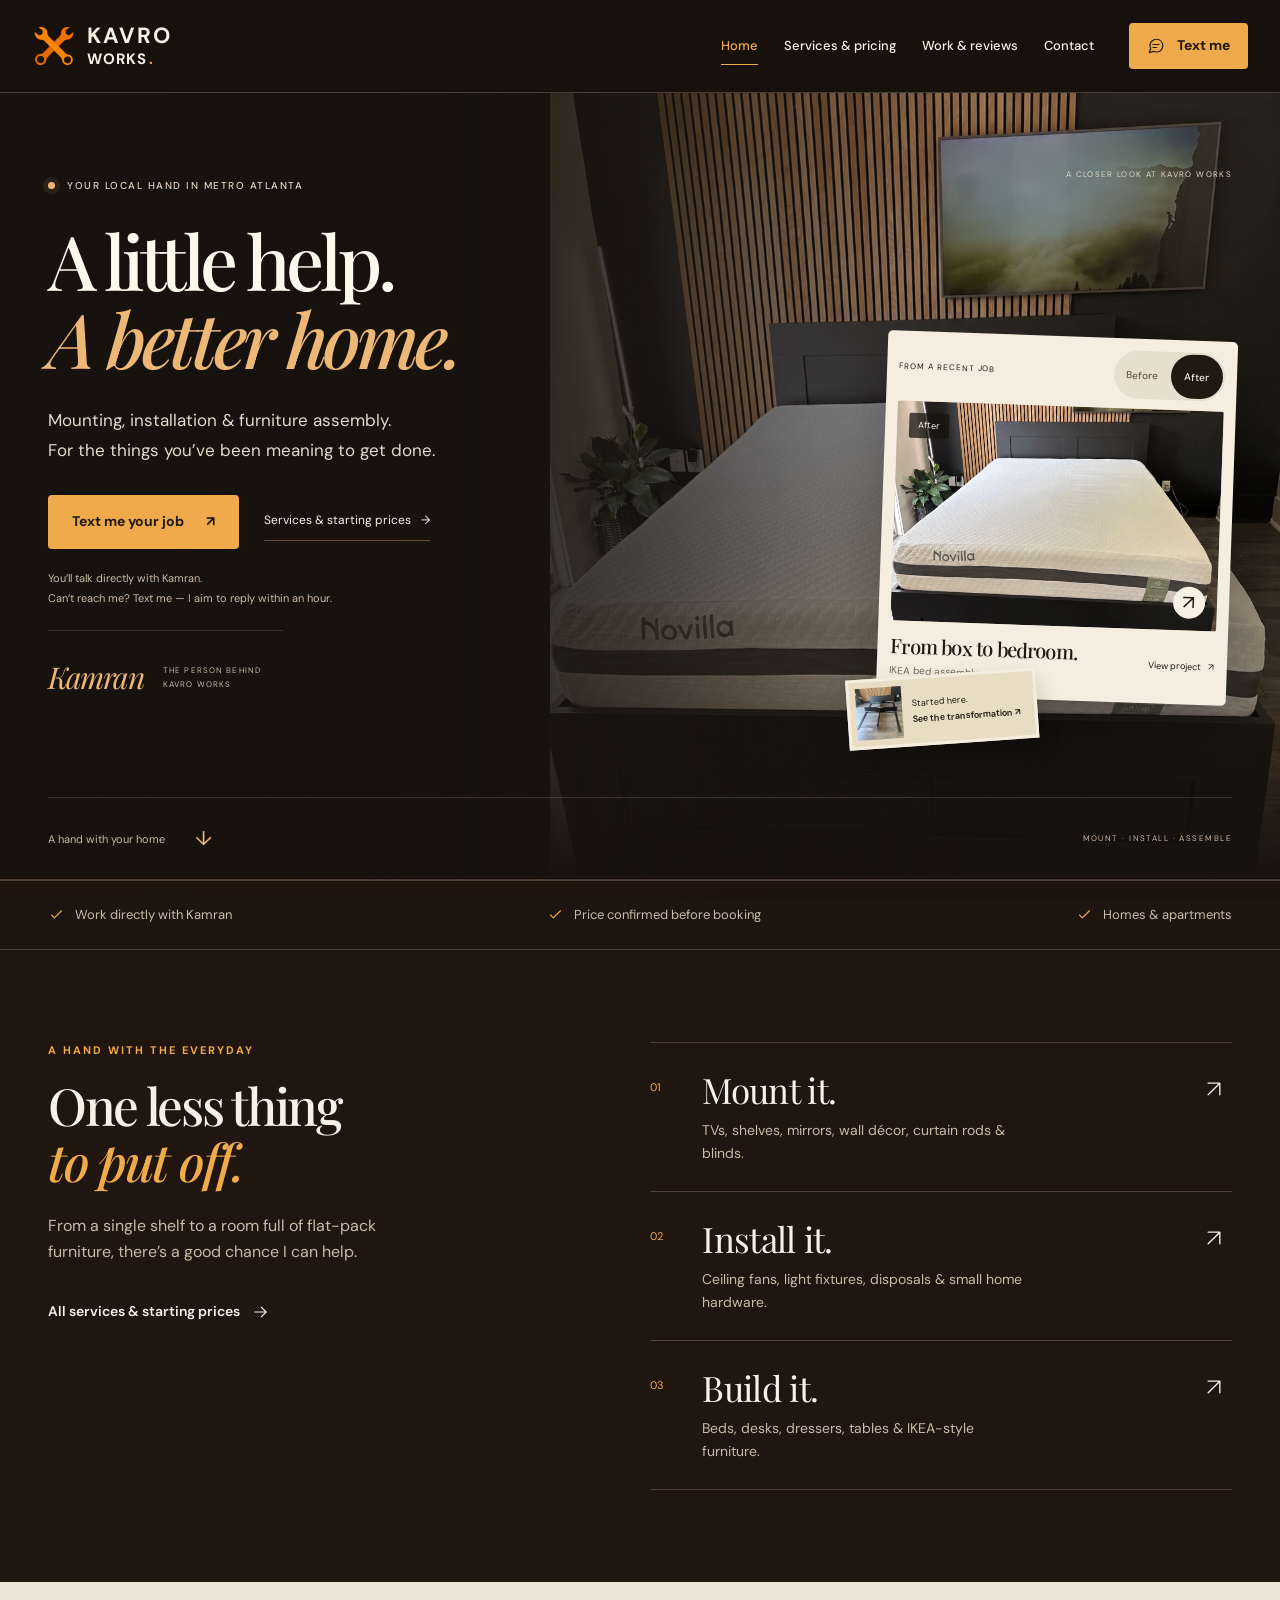
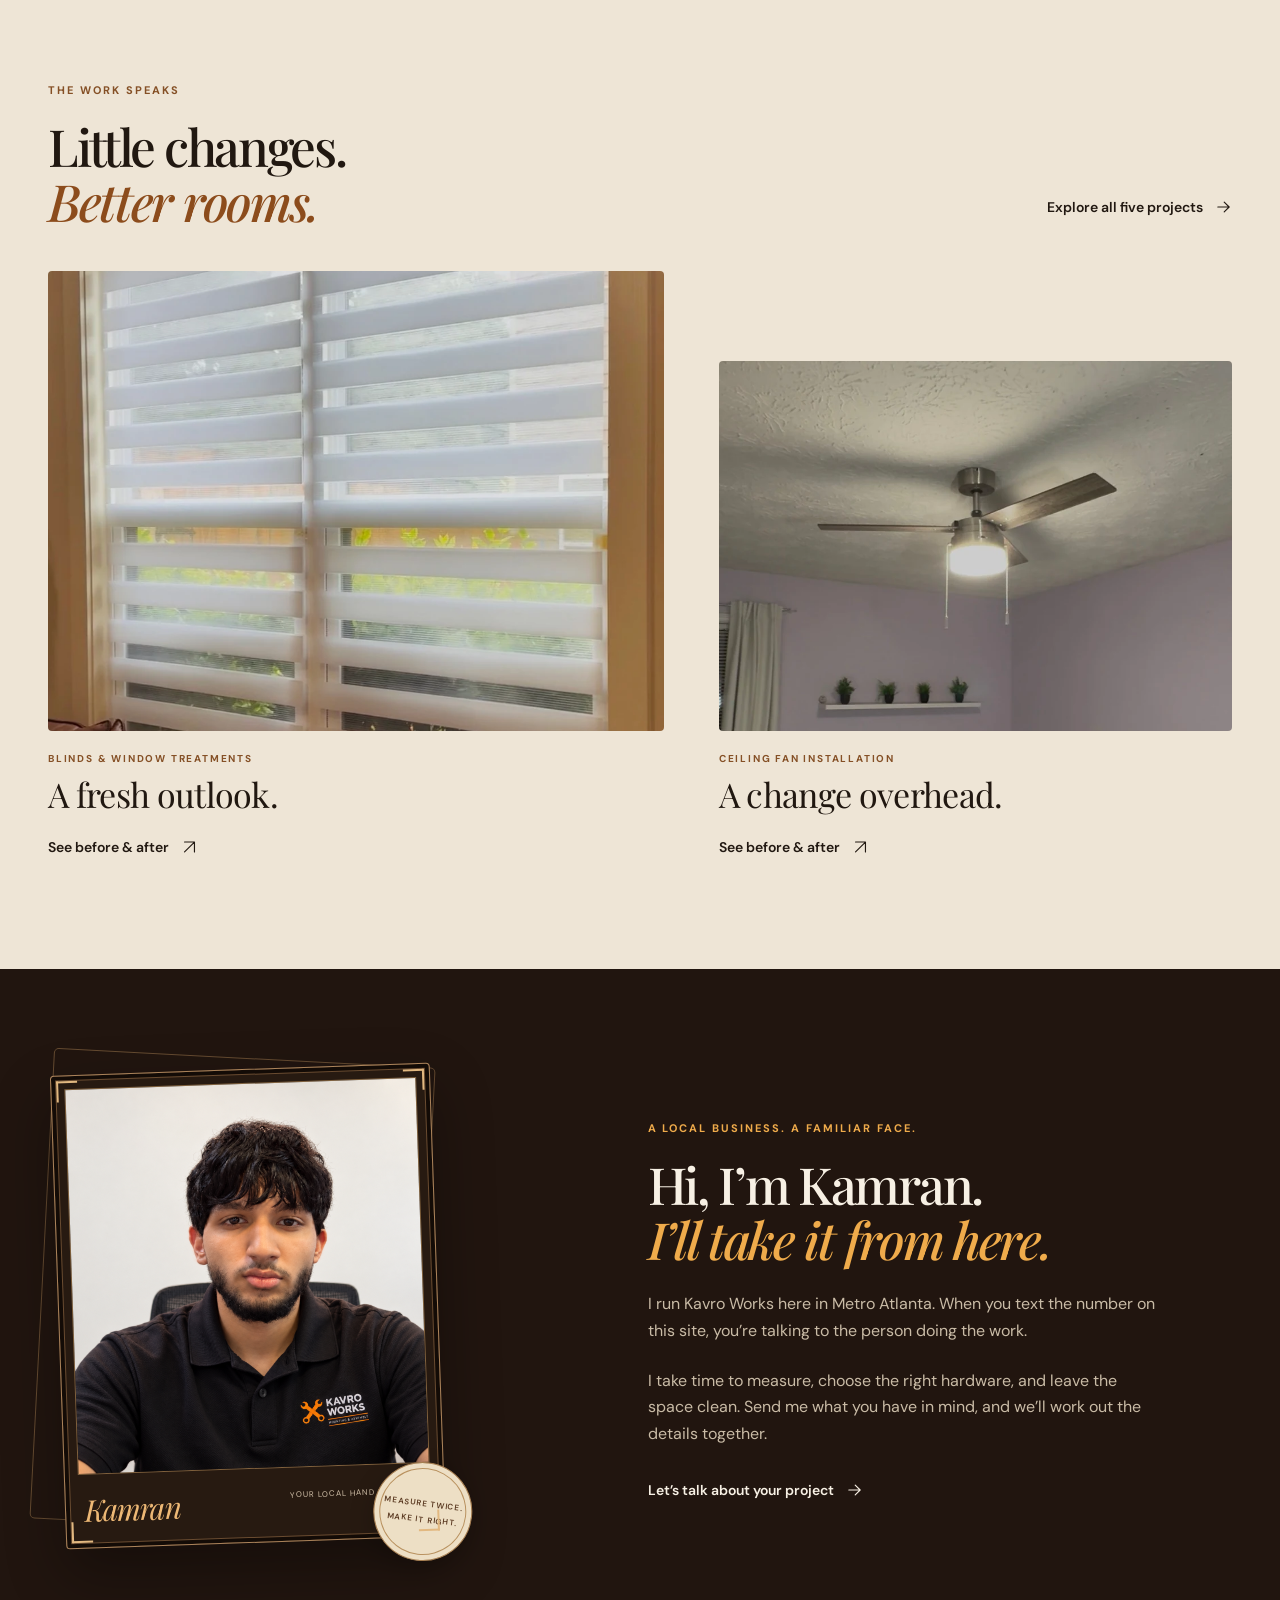
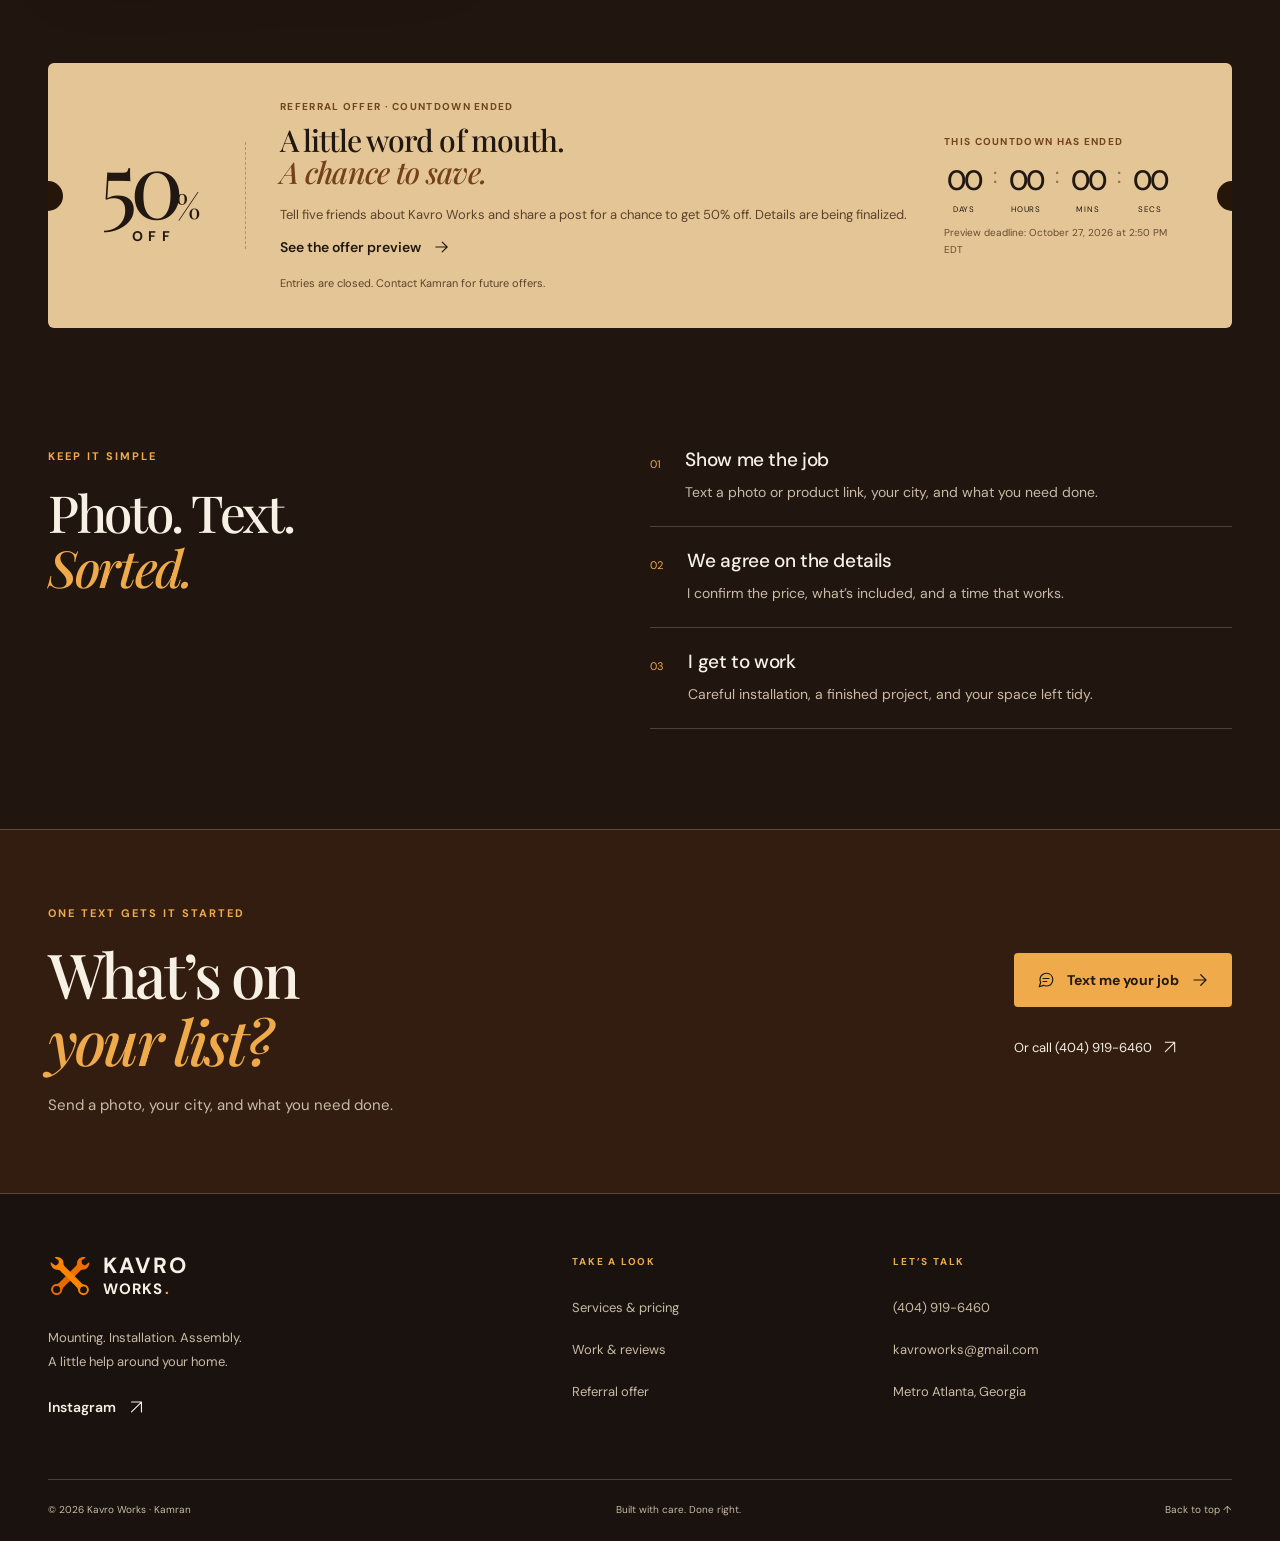
==== commit 6a65ca66: "Update index.html" ====
--- a/index.html
+++ b/index.html
@@ -67,7 +67,7 @@
     <img class="kw-film-poster" src="images/bed-after.webp" alt="" width="1086" height="1448" fetchpriority="high">
     <!-- Upload your downloaded MP4 as videos/kavroworks-reel.mp4.
          The project photo stays visible until the video can play. -->
-    <video class="kw-film-video" id="kw-home-video" muted loop playsinline preload="none" poster="images/bed-after.webp" tabindex="-1" data-video-src="videos/kavroworks-reel.mp4">
+    <video class="kw-film-video" id="kw-home-video" muted loop playsinline preload="none" poster="images/bed-after.webp" tabindex="-1" data-video-src="kavroworks-reel.mp4">
 </video>
     <div class="kw-film-shade">
 </div>
--- a/styles.css
+++ b/styles.css
@@ -266,3 +266,138 @@
     z-index: 3;
   }
 }
+
+/* KAVRO WORKS — HOMEPAGE REFRESH
+   Paste this entire block at the very END of your existing styles.css.
+   These rules only change the new homepage. */
+
+body.kw-home { --kw-gold: #edb875; }
+.kw-home :is(a,button):focus-visible { outline: 3px solid var(--kw-gold); outline-offset: 5px; }
+.kw-home .site-header { background: rgba(24,17,12,.94); backdrop-filter: blur(18px); }
+.kw-home .kw-film-hero { position: relative; isolation: isolate; overflow: hidden; min-height: 760px; border-bottom: 1px solid var(--line); }
+.kw-home .kw-film-media { position: absolute; inset: 0; z-index: -1; pointer-events: none; background: #17120d; }
+.kw-home .kw-film-poster,.kw-home .kw-film-video { position: absolute; right: 0; top: 0; width: 57%; height: 100%; object-fit: contain; object-position: center; }
+.kw-home .kw-film-poster { object-fit: cover; object-position: center 57%; opacity: .78; }
+.kw-home .kw-film-video { opacity: 0; transition: opacity .8s ease; }
+.kw-home .kw-film-hero.kw-video-ready .kw-film-video { opacity: 1; }
+.kw-home .kw-film-hero.kw-video-ready .kw-film-poster { opacity: 0; }
+.kw-home .kw-film-shade { position: absolute; inset: 0; background: linear-gradient(90deg,#17120d 4%,rgba(23,18,13,.97) 33%,rgba(23,18,13,.66) 52%,rgba(23,18,13,.12) 76%),linear-gradient(0deg,#17120d 0%,transparent 25%,rgba(23,18,13,.12) 85%); }
+.kw-home .kw-hero-layout { min-height: 702px; display: grid; grid-template-columns: 1.15fr 1fr; gap: 7%; padding-top: 66px; padding-bottom: 60px; align-items: center; }
+.kw-home .kw-hero-copy { padding-block: 12px 42px; max-width: 680px; }
+.kw-home .kw-location { display: inline-flex; align-items: center; gap: 12px; margin-bottom: 28px; font: 500 10px/1.5 var(--sans); letter-spacing: .15em; color: #e2d4c0; }
+.kw-home .kw-location>span { width: 7px; height: 7px; border-radius: 50%; background: var(--kw-gold); box-shadow: 0 0 0 5px #edb87516; flex: 0 0 auto; }
+.kw-home .kw-hero-copy h1 { font: 500 clamp(50px,5.9vw,89px)/1.03 var(--serif); letter-spacing: -.055em; margin: 0 0 28px; color: #fff8ed; }
+.kw-home .kw-hero-copy h1 em { display: inline-block; color: var(--kw-gold); font-weight: 500; }
+.kw-home .kw-hero-lead { font-size: 17px; line-height: 1.8; color: #e4d9ca; max-width: 480px; }
+.kw-home .kw-hero-actions { display: flex; flex-wrap: wrap; align-items: center; gap: 20px 25px; margin-top: 29px; }
+.kw-home .kw-hero-actions .button { gap: 22px; border-radius: 4px; padding: 17px 23px; }
+.kw-home .kw-quiet-link { display: inline-flex; align-items: center; gap: 10px; font-size: 12px; border-bottom: 1px solid #edb87560; padding-block: 9px; }
+.kw-home .kw-quiet-link:hover { color: var(--kw-gold); }
+.kw-home .kw-reply-note { font-size: 11px; line-height: 1.8; color: #cbbba6; margin-top: 20px; }
+.kw-home .kw-hero-signoff { display: flex; align-items: center; gap: 20px; padding-top: 28px; margin-top: 22px; border-top: 1px solid #f7f0e424; width: fit-content; }
+.kw-home .kw-signature { font: italic 30px/1.2 var(--serif); letter-spacing: -.05em; color: var(--kw-gold); }
+.kw-home .kw-hero-signoff>span:last-child { max-width: 120px; font-size: 8px; line-height: 1.8; letter-spacing: .14em; color: #c8b8a4; }
+.kw-home .kw-hero-right { min-height: 560px; display: flex; flex-direction: column; align-items: flex-end; justify-content: space-between; gap: 32px; padding-bottom: 8px; }
+.kw-home .kw-film-caption { display: flex; align-items: center; justify-content: flex-end; gap: 14px; width: 100%; }
+.kw-home .kw-film-caption-label { font-size: 8px; letter-spacing: .17em; color: #e1d6c8; }
+.kw-home .kw-video-toggle { display: inline-flex; align-items: center; justify-content: center; min-height: 44px; border: 1px solid #f7f0e455; border-radius: 30px; padding: 9px 14px; background: #17120d80; color: #fff8ed; font: 500 10px var(--sans); cursor: pointer; }
+.kw-home .kw-video-toggle[hidden] { display: none; }
+.kw-home .kw-project-peek { position: relative; width: min(100%,350px); background: #f5eddf; color: #211811; padding: 12px; border-radius: 5px; box-shadow: 0 24px 70px #0006; transform: rotate(2deg); transition: transform .35s,box-shadow .35s; margin-bottom: 20px; }
+.kw-home .kw-peek-top { display: flex; align-items: center; justify-content: space-between; gap: 8px; padding-bottom: 10px; }
+.kw-home .kw-peek-top>span { font-size: 8px; letter-spacing: .12em; }
+.kw-home .kw-peek-tabs { display: flex; align-items: center; gap: 3px; background: #e8dece; padding: 2px; border-radius: 30px; }
+.kw-home .kw-peek-tabs button { min-width: 52px; min-height: 44px; padding: 7px 10px; border: 0; border-radius: 30px; background: transparent; font: 500 10px var(--sans); color: #665747; cursor: pointer; }
+.kw-home .kw-peek-tabs button[aria-pressed="true"] { background: #211811; color: #f7f0e4; }
+.kw-home .kw-peek-photo { display: block; position: relative; aspect-ratio: 1.48; overflow: hidden; background: #d3c7b5; border-radius: 2px; }
+.kw-home .kw-peek-photo>img { width: 100%; height: 100%; object-fit: cover; object-position: center 62%; transition: transform .65s ease; }
+.kw-home .kw-photo-label { position: absolute; top: 12px; left: 12px; background: #17120dbb; color: #fff8ed; border-radius: 2px; padding: 5px 9px; font-size: 9px; }
+.kw-home .kw-photo-arrow { position: absolute; right: 12px; bottom: 12px; display: grid; place-items: center; width: 32px; height: 32px; border-radius: 50%; background: #f7f0e4; color: #211811; font-size: 20px; }
+.kw-home .kw-peek-bottom { display: flex; align-items: center; justify-content: space-between; gap: 10px; padding: 13px 1px 3px; }
+.kw-home .kw-peek-bottom h2 { font: 500 20px/1.2 var(--serif); letter-spacing: -.04em; margin: 0 0 5px; }
+.kw-home .kw-peek-bottom p { font-size: 10px; color: #746656; margin: 0; }
+.kw-home .kw-peek-work { display: inline-flex; align-items: center; gap: 7px; font-size: 9px; white-space: nowrap; min-height: 44px; }
+.kw-home .kw-before-chip { position: absolute; left: -28px; bottom: -48px; display: flex; align-items: center; gap: 10px; background: #e9dcc5; border: 3px solid #f5eddf; padding: 6px 14px 6px 6px; box-shadow: 0 12px 25px #0003; transform: rotate(-6deg); font-size: 9px; line-height: 1.8; }
+.kw-home .kw-before-chip img { width: 46px; height: 52px; object-fit: cover; }
+.kw-home .kw-before-chip strong { font-weight: 600; }
+.kw-home .kw-hero-bottom { position: relative; display: flex; align-items: center; justify-content: space-between; gap: 20px; padding: 24px 0; border-top: 1px solid #f7f0e426; color: #c8b8a4; }
+.kw-home .kw-hero-bottom>a { display: inline-flex; gap: 30px; align-items: center; font-size: 11px; min-height: 28px; }
+.kw-home .kw-hero-bottom>a>span { color: var(--kw-gold); font-size: 20px; }
+.kw-home .kw-hero-bottom>span { font-size: 8px; letter-spacing: .18em; }
+.kw-home .promise-strip { background: #1f1710b0; }
+.kw-home #home-services { scroll-margin-top: 100px; }
+.kw-home .services-intro { padding-block: 92px; }
+.kw-home .service-preview-list>a { transition: padding .3s,background .3s; }
+.kw-home .service-preview-list>a:hover { padding-left: 12px; background: #efab4b08; }
+.kw-home .paper-section { position: relative; }
+.kw-home .home-project>img { transition: transform .55s,border-radius .55s; }
+.kw-home .home-project:hover>img { transform: translateY(-5px); border-radius: 24px 4px 24px 4px; }
+.kw-home .about-section { grid-template-columns: .9fr 1.15fr; gap: 12%; padding-block: 100px; }
+.kw-home .kw-portrait { position: relative; width: 100%; max-width: 380px; margin: 0 0 20px 10px; transform: rotate(-2deg); }
+.kw-home .kw-portrait-outline { position: absolute; inset: -12px 14px 15px -16px; border: 1px solid #edb87555; border-radius: 5px; transform: rotate(5deg); }
+.kw-home .kw-portrait-frame { position: relative; padding: 13px 13px 0; background: #271a11; border: 1px solid #ac845b; border-radius: 4px; box-shadow: 0 25px 60px #0005,inset 0 0 0 4px #130b06,inset 0 0 0 5px #694b30; }
+.kw-home .kw-portrait-frame>img { width: 100%; height: auto; aspect-ratio: 1198/1313; object-fit: cover; display: block; border: 1px solid #80613d; }
+.kw-home .kw-portrait-frame figcaption { display: flex; justify-content: space-between; align-items: center; gap: 15px; padding: 17px 6px 20px; }
+.kw-home .kw-portrait-frame figcaption>span:last-child { max-width: 140px; font-size: 8px; letter-spacing: .13em; line-height: 1.8; text-align: right; color: #d0bfa8; }
+.kw-home .kw-frame-corner { position: absolute; width: 21px; height: 21px; border: 2px solid #e2b880; z-index: 2; pointer-events: none; }
+.kw-home .kw-frame-corner-tl { left: 5px; top: 5px; border-right: 0; border-bottom: 0; }
+.kw-home .kw-frame-corner-tr { right: 5px; top: 5px; border-left: 0; border-bottom: 0; }
+.kw-home .kw-frame-corner-bl { left: 5px; bottom: 5px; border-right: 0; border-top: 0; }
+.kw-home .kw-frame-corner-br { right: 5px; bottom: 5px; border-left: 0; border-top: 0; }
+.kw-home .kw-portrait-stamp { position: absolute; right: -27px; bottom: -24px; display: grid; place-content: center; width: 99px; height: 99px; border: 1px solid #a57d50; border-radius: 50%; background: #eddfc5; box-shadow: inset 0 0 0 5px #eddfc5,inset 0 0 0 6px #b99260,0 8px 24px #0003; color: #5b3a22; text-align: center; font-size: 8px; font-weight: 600; line-height: 1.9; letter-spacing: .1em; transform: rotate(9deg); }
+.kw-home .kw-reveal { opacity: 1; }
+.kw-home .kw-reveal.kw-will-reveal { opacity: 0; transform: translateY(20px); transition: opacity .65s ease,transform .65s ease; }
+.kw-home .kw-reveal.kw-is-visible { opacity: 1; transform: none; }
+@media(hover:hover) and (pointer:fine) {
+  .kw-home .kw-project-peek:hover { transform: rotate(0); box-shadow: 0 30px 80px #0007; }
+  .kw-home .kw-peek-photo:hover>img { transform: scale(1.04); }
+}
+@media(min-width:1600px) {
+  .kw-home .kw-film-poster,.kw-home .kw-film-video { right: max(0px,calc((100vw - 1600px)/2)); width: 780px; }
+}
+@media(max-width:1100px) {
+  .kw-home .kw-hero-layout { grid-template-columns: 1.1fr 1fr; gap: 5%; }
+  .kw-home .kw-hero-copy h1 { font-size: clamp(49px,6vw,65px); }
+  .kw-home .kw-hero-lead { font-size: 15px; }
+  .kw-home .kw-hero-actions { gap: 10px 18px; }
+  .kw-home .kw-hero-right { min-height: 540px; }
+  .kw-home .kw-film-caption-label { display: none; }
+}
+@media(max-width:760px) {
+  .kw-home .kw-film-hero { min-height: 0; }
+  .kw-home .kw-film-poster,.kw-home .kw-film-video { width: 100%; height: 620px; object-fit: cover; object-position: center 40%; }
+  .kw-home .kw-film-shade { background: linear-gradient(90deg,rgba(23,18,13,.92),rgba(23,18,13,.43)),linear-gradient(0deg,#17120d 0%,#17120d 31%,transparent 62%,rgba(23,18,13,.18)); }
+  .kw-home .kw-hero-layout { display: flex; flex-direction: column; align-items: stretch; padding-top: 48px; padding-bottom: 66px; min-height: 0; gap: 42px; }
+  .kw-home .kw-hero-copy { padding: 0; }
+  .kw-home .kw-location { margin-bottom: 25px; font-size: 8px; letter-spacing: .14em; }
+  .kw-home .kw-hero-copy h1 { font-size: clamp(43px,10.5vw,72px); margin-bottom: 22px; }
+  .kw-home .kw-hero-lead { font-size: 14px; max-width: 370px; }
+  .kw-home .kw-hero-actions { margin-top: 24px; gap: 12px 18px; }
+  .kw-home .kw-hero-actions .button { font-size: 12px; padding: 15px 18px; gap: 15px; }
+  .kw-home .kw-quiet-link { font-size: 10px; }
+  .kw-home .kw-reply-note { font-size: 10px; max-width: 330px; }
+  .kw-home .kw-hero-signoff { padding-top: 19px; margin-top: 19px; }
+  .kw-home .kw-hero-right { min-height: 0; gap: 22px; padding: 0; align-items: center; }
+  .kw-home .kw-film-caption { justify-content: space-between; }
+  .kw-home .kw-film-caption-label { display: inline; font-size: 7px; }
+  .kw-home .kw-project-peek { width: min(100% - 14px,410px); transform: rotate(1.5deg); margin: 0 0 15px 10px; }
+  .kw-home .kw-before-chip { left: -10px; bottom: -45px; }
+  .kw-home .kw-hero-bottom { padding-block: 17px; }
+  .kw-home .kw-hero-bottom>span { display: none; }
+  .kw-home .kw-hero-bottom>a { font-size: 10px; }
+  .kw-home .services-intro { padding-block: 62px; }
+  .kw-home .about-section { grid-template-columns: 1fr; gap: 54px; padding-block: 65px; }
+  .kw-home .kw-portrait { width: min(85%,330px); margin: 0 auto 10px; }
+  .kw-home .kw-portrait-stamp { right: -18px; width: 88px; height: 88px; font-size: 7px; }
+  .kw-home .kw-peek-bottom h2 { font-size: 19px; }
+}
+@media(max-width:370px) {
+  .kw-home .kw-peek-top>span { font-size: 7px; letter-spacing: .05em; }
+  .kw-home .kw-peek-tabs button { min-width: 48px; padding-inline: 7px; }
+  .kw-home .kw-peek-bottom h2 { font-size: 17px; }
+  .kw-home .kw-peek-work { font-size: 8px; }
+}
+@media(prefers-reduced-motion:reduce) {
+  .kw-home :is(.kw-film-video,.kw-project-peek,.kw-peek-photo>img,.kw-reveal,.home-project>img,.service-preview-list>a) { transition: none !important; }
+  .kw-home .kw-reveal.kw-will-reveal { opacity: 1; transform: none; }
+  .kw-home .kw-project-peek { transform: none; }
+}
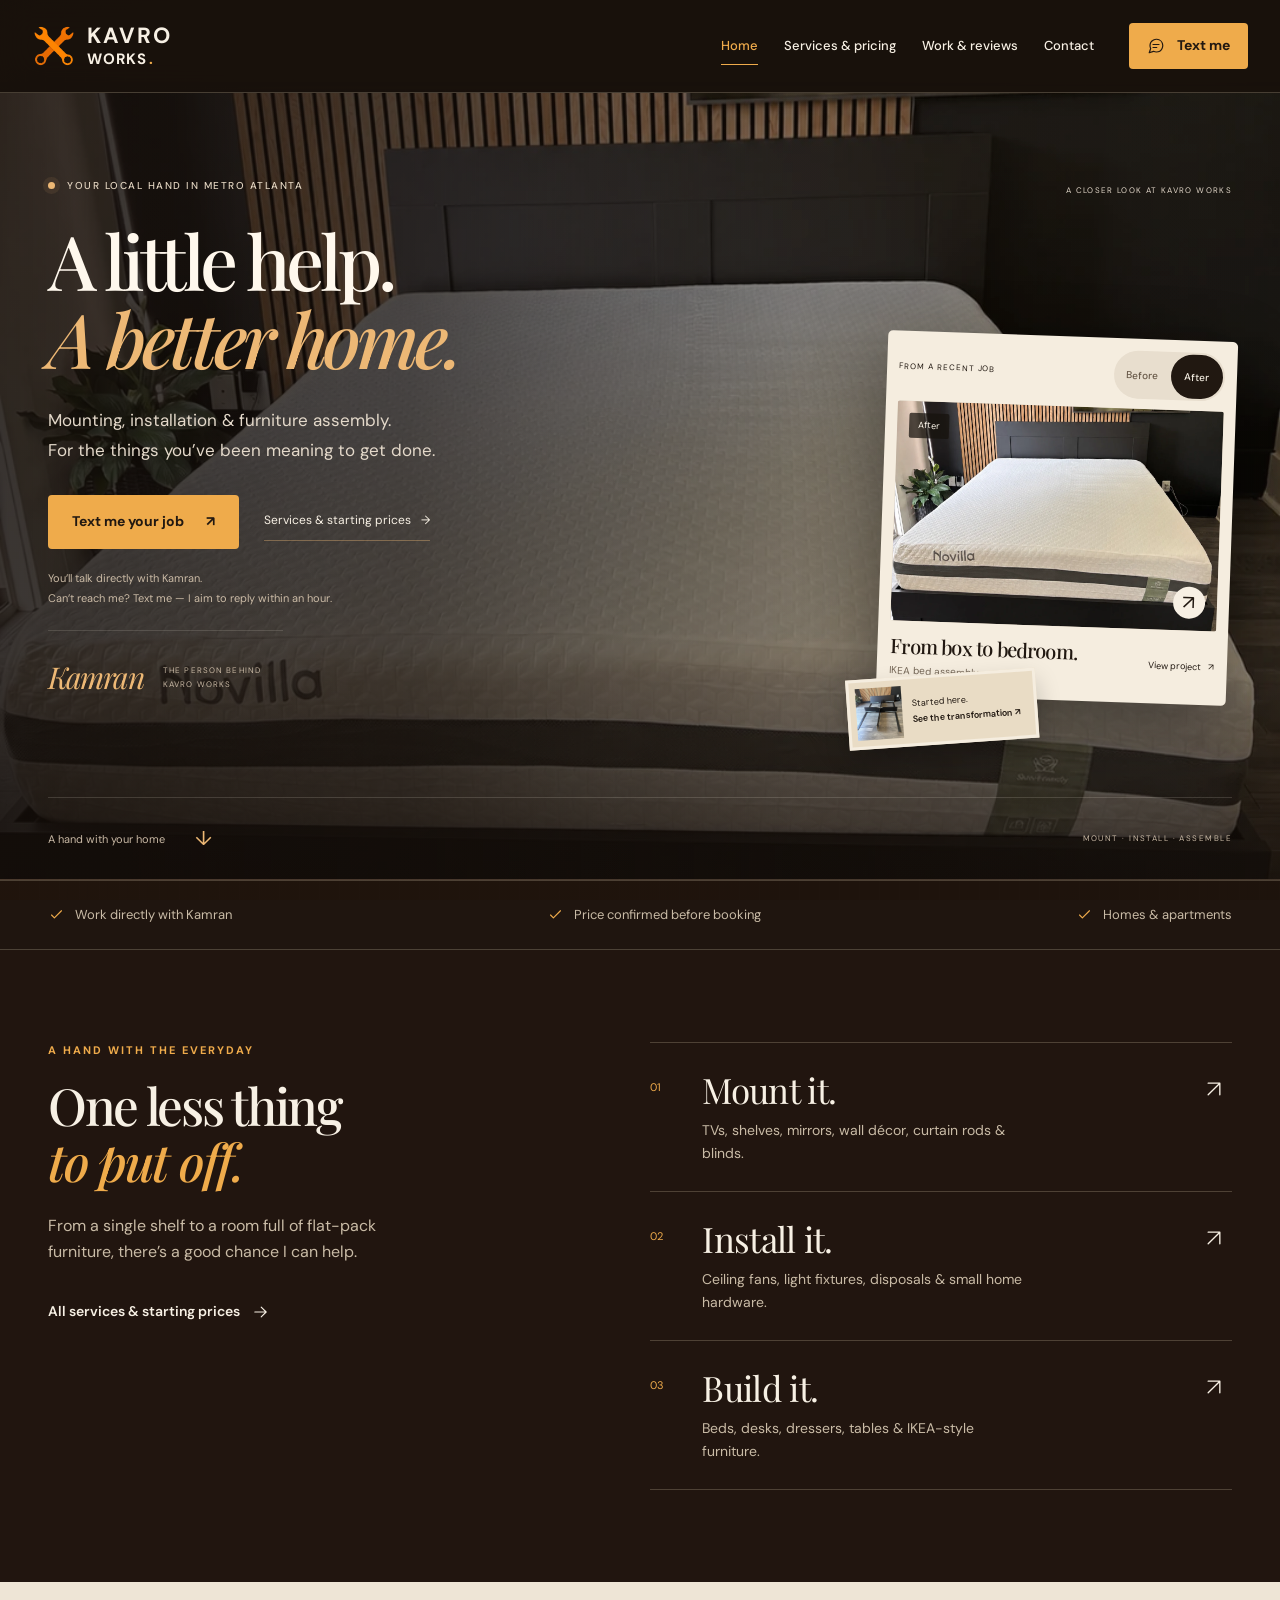
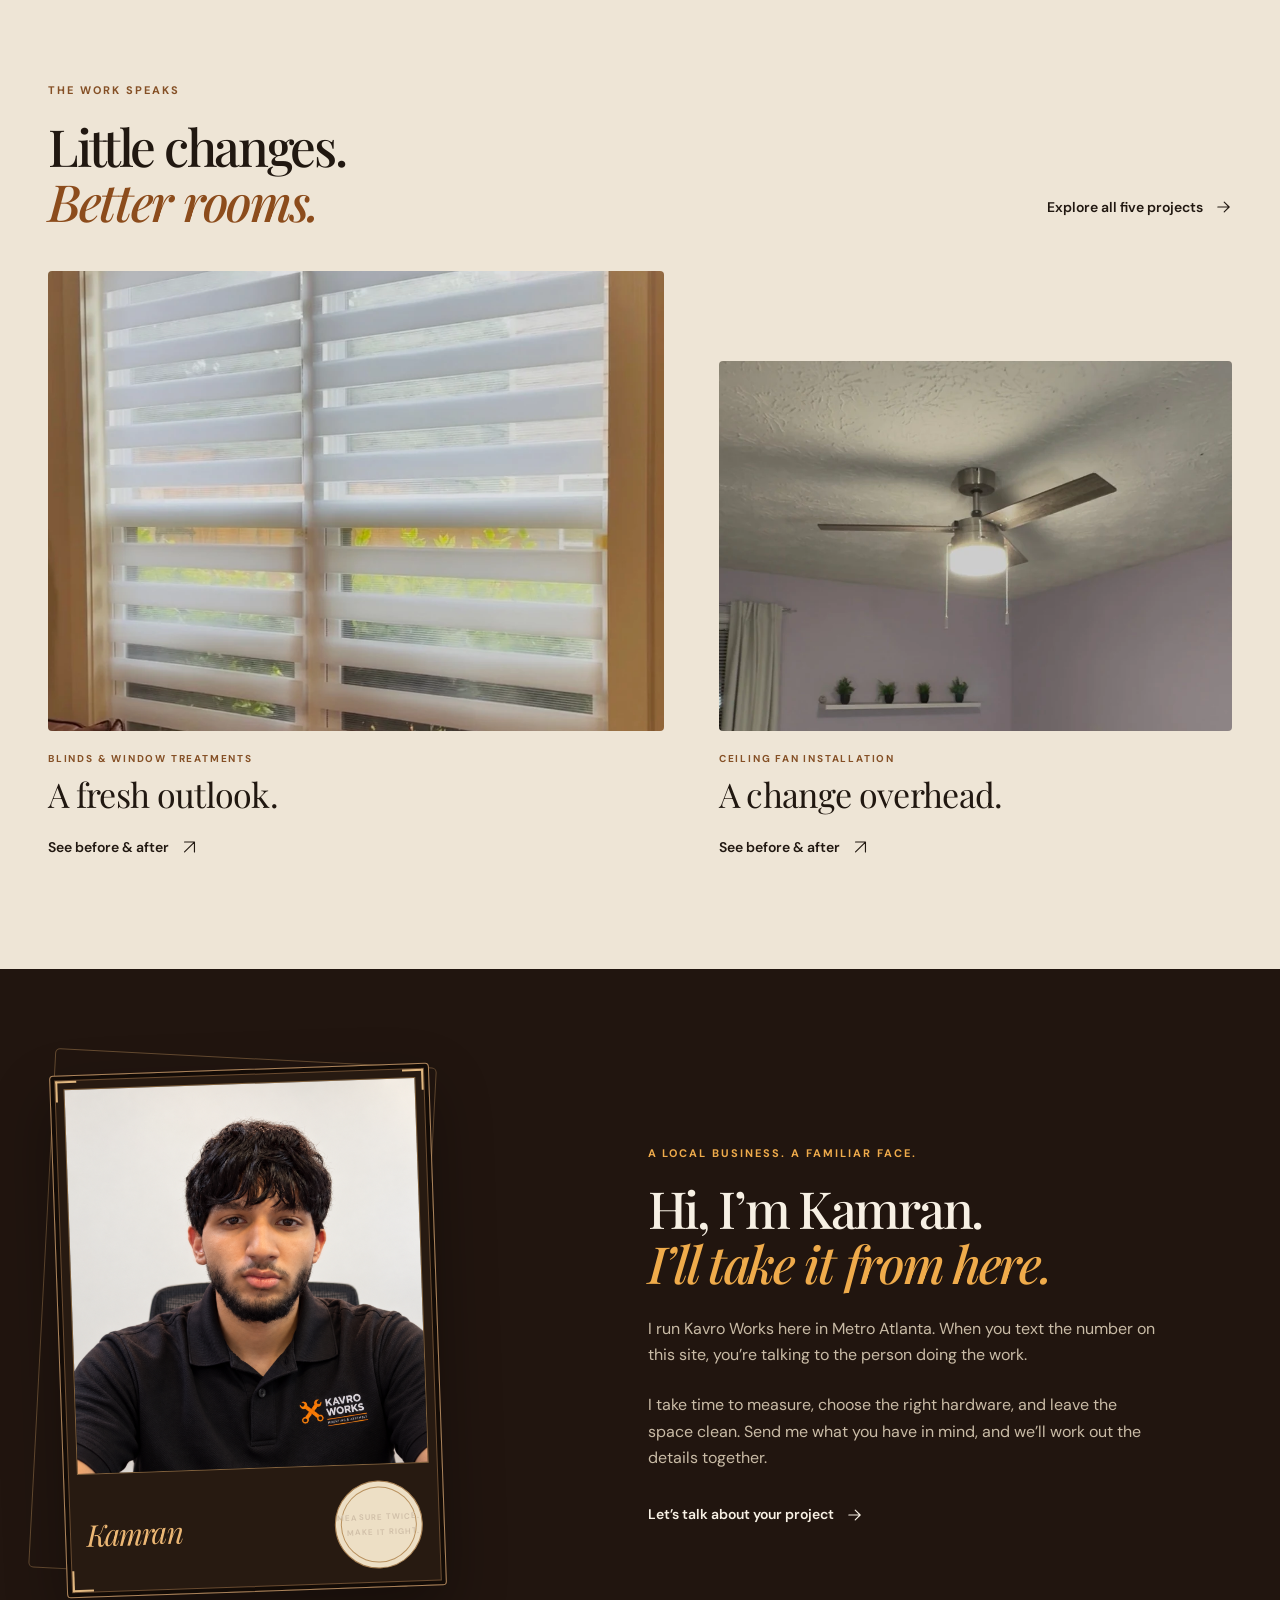
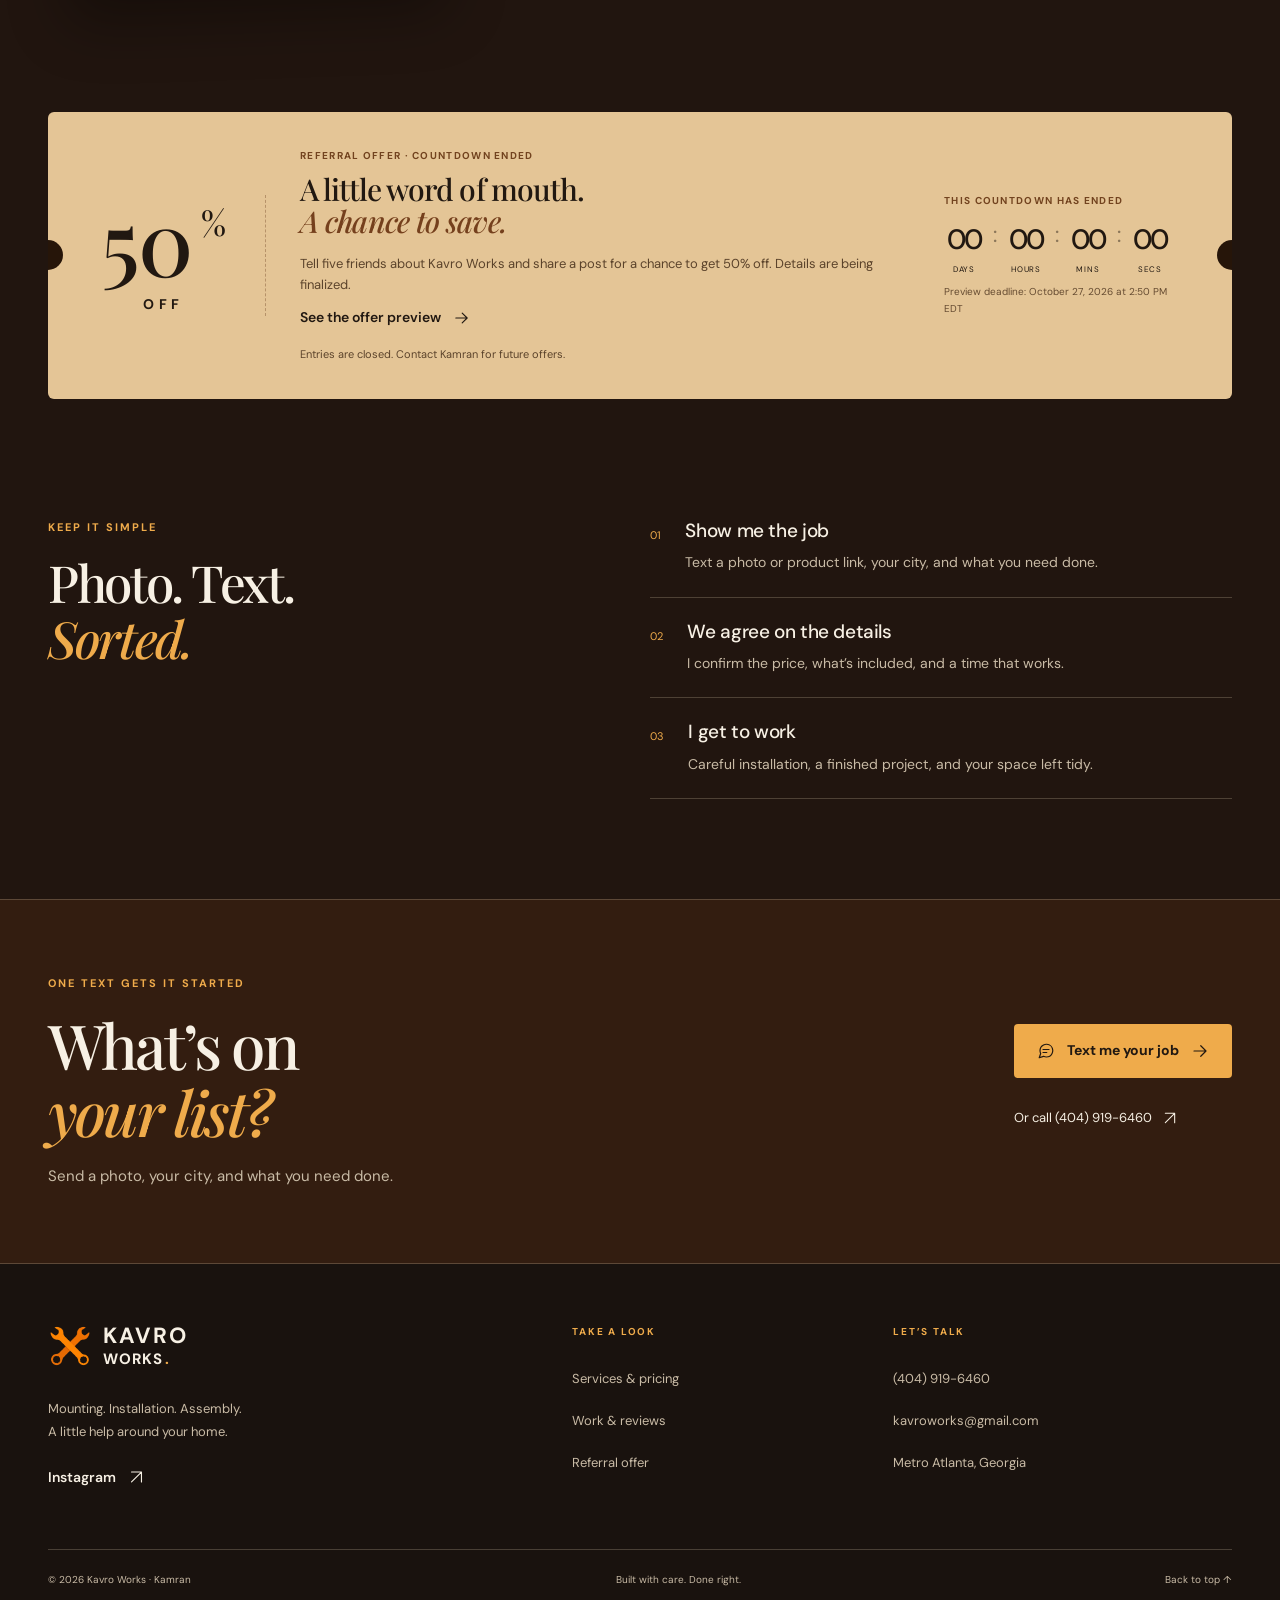
==== commit eeae1cbb: "Update index.html" ====
--- a/index.html
+++ b/index.html
@@ -1,3 +1,4 @@
+
 <!doctype html>
 <html lang="en">
 <head>
@@ -21,6 +22,139 @@
 </script>
 <script type="application/ld+json">{"@context": "https://schema.org", "@type": "HomeAndConstructionBusiness", "name": "Kavro Works", "url": "https://kavroworks.com/", "telephone": "+14049196460", "email": "kavroworks@gmail.com", "image": "https://kavroworks.com/images/bed-after.webp", "areaServed": ["Atlanta", "Lawrenceville", "Duluth", "Suwanee", "Lilburn", "Snellville", "Norcross"], "sameAs": ["https://www.instagram.com/kavroworks"]}</script>
 <link rel="preload" href="images/bed-after.webp" as="image">
+<style id="kw-home-final-fixes">
+/* Final homepage corrections. Kept here so only index.html needs replacing. */
+
+/* Give the 50 and % their own boxes; no negative tracking or collisions. */
+.kw-home .offer-ticket {
+  grid-template-columns: 180px minmax(0, 1fr) minmax(210px, 250px);
+}
+.kw-home .offer-value { min-width: 0; padding-right: 24px; }
+.kw-home .offer-value .kw-discount-number {
+  display: inline-flex;
+  align-items: flex-start;
+  justify-content: center;
+  gap: 10px;
+  font-family: var(--serif);
+  line-height: 1;
+  letter-spacing: 0;
+  white-space: nowrap;
+}
+.kw-home .offer-value .kw-discount-digits {
+  display: block;
+  font-size: 90px;
+  font-weight: 500;
+  line-height: 1;
+  letter-spacing: -.025em;
+}
+.kw-home .offer-value .kw-discount-percent {
+  display: block;
+  font-size: 34px;
+  font-weight: 500;
+  line-height: 1;
+  letter-spacing: 0;
+  margin: 0;
+  padding-top: 10px;
+}
+.kw-home .offer-value > .kw-discount-off {
+  display: block;
+  margin-top: 8px;
+  padding-left: 0;
+  letter-spacing: .32em;
+}
+
+/* Put the circle inside the caption row so it never covers the name/frame. */
+.kw-home .kw-portrait-frame figcaption {
+  position: relative;
+  display: flex;
+  align-items: center;
+  justify-content: space-between;
+  gap: 16px;
+  padding: 16px 8px 18px;
+}
+.kw-home .kw-portrait-frame figcaption > .kw-signature {
+  flex: 1 1 auto;
+  min-width: 0;
+  max-width: none;
+  color: var(--kw-gold);
+  font: italic 30px/1.2 var(--serif);
+  letter-spacing: -.05em;
+  text-align: left;
+}
+.kw-home .kw-portrait-frame figcaption > .kw-portrait-stamp {
+  position: relative;
+  inset: auto;
+  z-index: 3;
+  flex: 0 0 88px;
+  display: grid;
+  place-content: center;
+  width: 88px;
+  height: 88px;
+  max-width: 88px;
+  margin: 0;
+  transform: none;
+  border-radius: 50%;
+  background: #eddfc5;
+  color: #5b3a22;
+  font: 600 7px/1.9 var(--sans);
+  letter-spacing: .1em;
+  text-align: center;
+  box-shadow: inset 0 0 0 5px #eddfc5, inset 0 0 0 6px #b99260;
+}
+.kw-home .kw-frame-corner-br { display: none; }
+
+/* No visible pause/play control, including buttons left by an older script. */
+.kw-home .kw-video-toggle { display: none !important; }
+.kw-home .kw-film-caption { min-height: 44px; }
+
+/* DESKTOP: one video across the WHOLE hero, behind the heading and project. */
+@media (min-width: 761px) {
+  .kw-home .kw-film-media { inset: 0; overflow: hidden; }
+  .kw-home .kw-film-poster,
+  .kw-home .kw-film-video {
+    position: absolute;
+    inset: 0;
+    width: 100%;
+    max-width: none;
+    height: 100%;
+    margin: 0;
+    object-fit: cover;
+    object-position: 50% 20%;
+    border: 0;
+    border-radius: 0;
+    transform: none;
+  }
+  .kw-home .kw-film-poster { object-position: 50% 58%; }
+  .kw-home .kw-film-shade {
+    background:
+      linear-gradient(90deg, rgba(18,12,8,.78) 0%, rgba(18,12,8,.66) 32%, rgba(18,12,8,.30) 62%, rgba(18,12,8,.22) 100%),
+      linear-gradient(0deg, rgba(18,12,8,.75) 0%, transparent 28%, rgba(18,12,8,.12) 100%);
+  }
+}
+
+@media (max-width: 1100px) {
+  .kw-home .offer-ticket { grid-template-columns: 160px minmax(0,1fr); }
+  .kw-home .offer-value .kw-discount-digits { font-size: 80px; }
+  .kw-home .offer-value .kw-discount-percent { font-size: 32px; }
+}
+@media (max-width: 650px) {
+  .kw-home .offer-ticket { grid-template-columns: minmax(0,1fr); }
+  .kw-home .offer-value { padding-right: 0; align-items: center; }
+  .kw-home .offer-value .kw-discount-number { gap: 8px; }
+  .kw-home .offer-value .kw-discount-digits { font-size: 74px; }
+  .kw-home .offer-value .kw-discount-percent { font-size: 28px; padding-top: 8px; }
+  .kw-home .offer-value > .kw-discount-off { margin: 0; }
+  .kw-home .kw-portrait-frame figcaption { padding: 13px 5px 16px; gap: 12px; }
+  .kw-home .kw-portrait-frame figcaption > .kw-portrait-stamp {
+    flex-basis: 80px;
+    width: 80px;
+    height: 80px;
+    max-width: 80px;
+    font-size: 6.5px;
+  }
+}
+
+</style>
 </head>
 <body id="top" class="kw-home">
 <div class="wood-bg" aria-hidden="true">
@@ -47,14 +181,14 @@
 <a href="offers.html" class="mobile-offer">Referral offer</a>
 </nav>
 <a class="button button-accent header-cta" href="sms:+14049196460" data-sms="">
-<svg class="icon " viewbox="0 0 24 24" fill="none" stroke="currentColor" stroke-width="1.6" stroke-linecap="round" stroke-linejoin="round" aria-hidden="true">
+<svg class="icon " viewBox="0 0 24 24" fill="none" stroke="currentColor" stroke-width="1.6" stroke-linecap="round" stroke-linejoin="round" aria-hidden="true">
 <path d="M21 11.5a8.4 8.4 0 0 1-.9 3.8 8.5 8.5 0 0 1-7.6 4.7 8.4 8.4 0 0 1-3.8-.9L3 21l1.9-5.7a8.4 8.4 0 0 1-.9-3.8 8.5 8.5 0 0 1 4.7-7.6 8.4 8.4 0 0 1 3.8-.9h.5a8.5 8.5 0 0 1 8 8v.5Z">
 </path>
 <path d="M8 10h8M8 14h5">
 </path>
 </svg>
 <span>Text me</span>
-<svg class="icon " viewbox="0 0 24 24" fill="none" stroke="currentColor" stroke-width="1.6" stroke-linecap="round" stroke-linejoin="round" aria-hidden="true">
+<svg class="icon " viewBox="0 0 24 24" fill="none" stroke="currentColor" stroke-width="1.6" stroke-linecap="round" stroke-linejoin="round" aria-hidden="true">
 <path d="M4 12h15M13 5l7 7-7 7">
 </path>
 </svg>
@@ -65,9 +199,8 @@
 <section class="kw-film-hero" aria-labelledby="kw-home-title">
   <div class="kw-film-media" aria-hidden="true">
     <img class="kw-film-poster" src="images/bed-after.webp" alt="" width="1086" height="1448" fetchpriority="high">
-    <!-- Upload your downloaded MP4 as videos/kavroworks-reel.mp4.
-         The project photo stays visible until the video can play. -->
-    <video class="kw-film-video" id="kw-home-video" muted loop playsinline preload="none" poster="images/bed-after.webp" tabindex="-1" data-video-src="kavroworks-reel.mp4">
+    <!-- Video file: kwreel.mp4 beside index.html. -->
+    <video class="kw-film-video" id="kw-home-video" muted="" loop="" playsinline="" preload="none" poster="images/bed-after.webp" tabindex="-1" data-video-src="kwreel.mp4">
 </video>
     <div class="kw-film-shade">
 </div>
@@ -98,8 +231,7 @@
     <div class="kw-hero-right">
       <div class="kw-film-caption">
         <span class="kw-film-caption-label">A CLOSER LOOK AT KAVRO WORKS</span>
-        <button type="button" class="kw-video-toggle" id="kw-video-toggle" aria-controls="kw-home-video" hidden>Play video</button>
-      </div>
+        </div>
 
       <article class="kw-project-peek" data-kw-compare aria-labelledby="kw-project-title">
         <div class="kw-peek-top">
@@ -140,17 +272,17 @@
 <div class="promise-strip">
 <div class="container">
 <span>
-<svg class="icon " viewbox="0 0 24 24" fill="none" stroke="currentColor" stroke-width="1.6" stroke-linecap="round" stroke-linejoin="round" aria-hidden="true">
+<svg class="icon " viewBox="0 0 24 24" fill="none" stroke="currentColor" stroke-width="1.6" stroke-linecap="round" stroke-linejoin="round" aria-hidden="true">
 <path d="m5 12 4 4L19 6">
 </path>
 </svg> Work directly with Kamran</span>
 <span>
-<svg class="icon " viewbox="0 0 24 24" fill="none" stroke="currentColor" stroke-width="1.6" stroke-linecap="round" stroke-linejoin="round" aria-hidden="true">
+<svg class="icon " viewBox="0 0 24 24" fill="none" stroke="currentColor" stroke-width="1.6" stroke-linecap="round" stroke-linejoin="round" aria-hidden="true">
 <path d="m5 12 4 4L19 6">
 </path>
 </svg> Price confirmed before booking</span>
 <span>
-<svg class="icon " viewbox="0 0 24 24" fill="none" stroke="currentColor" stroke-width="1.6" stroke-linecap="round" stroke-linejoin="round" aria-hidden="true">
+<svg class="icon " viewBox="0 0 24 24" fill="none" stroke="currentColor" stroke-width="1.6" stroke-linecap="round" stroke-linejoin="round" aria-hidden="true">
 <path d="m5 12 4 4L19 6">
 </path>
 </svg> Homes &amp; apartments</span>
@@ -163,7 +295,7 @@
 <em>to put off.</em>
 </h2>
 <p>From a single shelf to a room full of flat-pack furniture, there’s a good chance I can help.</p>
-<a href="services.html" class="text-link">All services &amp; starting prices <svg class="icon " viewbox="0 0 24 24" fill="none" stroke="currentColor" stroke-width="1.6" stroke-linecap="round" stroke-linejoin="round" aria-hidden="true">
+<a href="services.html" class="text-link">All services &amp; starting prices <svg class="icon " viewBox="0 0 24 24" fill="none" stroke="currentColor" stroke-width="1.6" stroke-linecap="round" stroke-linejoin="round" aria-hidden="true">
 <path d="M4 12h15M13 5l7 7-7 7">
 </path>
 </svg>
@@ -176,7 +308,7 @@
 <h3>Mount it.</h3>
 <p>TVs, shelves, mirrors, wall décor, curtain rods &amp; blinds.</p>
 </div>
-<svg class="icon " viewbox="0 0 24 24" fill="none" stroke="currentColor" stroke-width="1.6" stroke-linecap="round" stroke-linejoin="round" aria-hidden="true">
+<svg class="icon " viewBox="0 0 24 24" fill="none" stroke="currentColor" stroke-width="1.6" stroke-linecap="round" stroke-linejoin="round" aria-hidden="true">
 <path d="M5 19 19 5M5 5h14v14">
 </path>
 </svg>
@@ -187,7 +319,7 @@
 <h3>Install it.</h3>
 <p>Ceiling fans, light fixtures, disposals &amp; small home hardware.</p>
 </div>
-<svg class="icon " viewbox="0 0 24 24" fill="none" stroke="currentColor" stroke-width="1.6" stroke-linecap="round" stroke-linejoin="round" aria-hidden="true">
+<svg class="icon " viewBox="0 0 24 24" fill="none" stroke="currentColor" stroke-width="1.6" stroke-linecap="round" stroke-linejoin="round" aria-hidden="true">
 <path d="M5 19 19 5M5 5h14v14">
 </path>
 </svg>
@@ -198,7 +330,7 @@
 <h3>Build it.</h3>
 <p>Beds, desks, dressers, tables &amp; IKEA-style furniture.</p>
 </div>
-<svg class="icon " viewbox="0 0 24 24" fill="none" stroke="currentColor" stroke-width="1.6" stroke-linecap="round" stroke-linejoin="round" aria-hidden="true">
+<svg class="icon " viewBox="0 0 24 24" fill="none" stroke="currentColor" stroke-width="1.6" stroke-linecap="round" stroke-linejoin="round" aria-hidden="true">
 <path d="M5 19 19 5M5 5h14v14">
 </path>
 </svg>
@@ -214,7 +346,7 @@
 <em>Better rooms.</em>
 </h2>
 </div>
-<a href="work.html" class="text-link">Explore all five projects <svg class="icon " viewbox="0 0 24 24" fill="none" stroke="currentColor" stroke-width="1.6" stroke-linecap="round" stroke-linejoin="round" aria-hidden="true">
+<a href="work.html" class="text-link">Explore all five projects <svg class="icon " viewBox="0 0 24 24" fill="none" stroke="currentColor" stroke-width="1.6" stroke-linecap="round" stroke-linejoin="round" aria-hidden="true">
 <path d="M4 12h15M13 5l7 7-7 7">
 </path>
 </svg>
@@ -226,7 +358,7 @@
 <div>
 <span class="eyebrow">Blinds &amp; window treatments</span>
 <h3>A fresh outlook.</h3>
-<span class="text-link">See before &amp; after <svg class="icon " viewbox="0 0 24 24" fill="none" stroke="currentColor" stroke-width="1.6" stroke-linecap="round" stroke-linejoin="round" aria-hidden="true">
+<span class="text-link">See before &amp; after <svg class="icon " viewBox="0 0 24 24" fill="none" stroke="currentColor" stroke-width="1.6" stroke-linecap="round" stroke-linejoin="round" aria-hidden="true">
 <path d="M5 19 19 5M5 5h14v14">
 </path>
 </svg>
@@ -238,7 +370,7 @@
 <div>
 <span class="eyebrow">Ceiling fan installation</span>
 <h3>A change overhead.</h3>
-<span class="text-link">See before &amp; after <svg class="icon " viewbox="0 0 24 24" fill="none" stroke="currentColor" stroke-width="1.6" stroke-linecap="round" stroke-linejoin="round" aria-hidden="true">
+<span class="text-link">See before &amp; after <svg class="icon " viewBox="0 0 24 24" fill="none" stroke="currentColor" stroke-width="1.6" stroke-linecap="round" stroke-linejoin="round" aria-hidden="true">
 <path d="M5 19 19 5M5 5h14v14">
 </path>
 </svg>
@@ -259,16 +391,13 @@
 </span>
     <span class="kw-frame-corner kw-frame-corner-bl" aria-hidden="true">
 </span>
-    <span class="kw-frame-corner kw-frame-corner-br" aria-hidden="true">
-</span>
     <img src="images/KamranBokhari.png" alt="Kamran, the person behind Kavro Works" width="1198" height="1313" loading="lazy" decoding="async">
     <figcaption>
 <span class="kw-signature">Kamran</span>
-<span>YOUR LOCAL HAND IN METRO ATLANTA</span>
+<span class="kw-portrait-stamp">MEASURE TWICE.<br>MAKE IT RIGHT.</span>
 </figcaption>
   </div>
-  <span class="kw-portrait-stamp">MEASURE TWICE.<br>MAKE IT RIGHT.</span>
-</figure>
+  </figure>
 <div class="about-copy kw-reveal">
 <span class="eyebrow">A local business. A familiar face.</span>
 <h2>Hi, I’m Kamran.<br>
@@ -276,7 +405,7 @@
 </h2>
 <p>I run Kavro Works here in Metro Atlanta. When you text the number on this site, you’re talking to the person doing the work.</p>
 <p>I take time to measure, choose the right hardware, and leave the space clean. Send me what you have in mind, and we’ll work out the details together.</p>
-<a class="text-link" href="contact.html">Let’s talk about your project <svg class="icon " viewbox="0 0 24 24" fill="none" stroke="currentColor" stroke-width="1.6" stroke-linecap="round" stroke-linejoin="round" aria-hidden="true">
+<a class="text-link" href="contact.html">Let’s talk about your project <svg class="icon " viewBox="0 0 24 24" fill="none" stroke="currentColor" stroke-width="1.6" stroke-linecap="round" stroke-linejoin="round" aria-hidden="true">
 <path d="M4 12h15M13 5l7 7-7 7">
 </path>
 </svg>
@@ -286,9 +415,7 @@
 <section class="container offer-section">
 <div class="offer-ticket">
 <div class="offer-value" aria-label="50 percent off">
-<strong>50<span>%</span>
-</strong>
-<span>OFF</span>
+<strong class="kw-discount-number"><span class="kw-discount-digits">50</span><span class="kw-discount-percent">%</span></strong><span class="kw-discount-off">OFF</span>
 </div>
 <div class="offer-copy">
 <span class="eyebrow" data-offer-badge>Referral giveaway · draft preview</span>
@@ -296,7 +423,7 @@
 <em>A chance to save.</em>
 </h2>
 <p>Tell five friends about Kavro Works and share a post for a chance to get 50% off. Details are being finalized.</p>
-<a href="offers.html" class="text-link">See the offer preview <svg class="icon " viewbox="0 0 24 24" fill="none" stroke="currentColor" stroke-width="1.6" stroke-linecap="round" stroke-linejoin="round" aria-hidden="true">
+<a href="offers.html" class="text-link">See the offer preview <svg class="icon " viewBox="0 0 24 24" fill="none" stroke="currentColor" stroke-width="1.6" stroke-linecap="round" stroke-linejoin="round" aria-hidden="true">
 <path d="M4 12h15M13 5l7 7-7 7">
 </path>
 </svg>
@@ -372,19 +499,19 @@
 </div>
 <div>
 <a class="button button-accent" href="sms:+14049196460" data-sms="">
-<svg class="icon " viewbox="0 0 24 24" fill="none" stroke="currentColor" stroke-width="1.6" stroke-linecap="round" stroke-linejoin="round" aria-hidden="true">
+<svg class="icon " viewBox="0 0 24 24" fill="none" stroke="currentColor" stroke-width="1.6" stroke-linecap="round" stroke-linejoin="round" aria-hidden="true">
 <path d="M21 11.5a8.4 8.4 0 0 1-.9 3.8 8.5 8.5 0 0 1-7.6 4.7 8.4 8.4 0 0 1-3.8-.9L3 21l1.9-5.7a8.4 8.4 0 0 1-.9-3.8 8.5 8.5 0 0 1 4.7-7.6 8.4 8.4 0 0 1 3.8-.9h.5a8.5 8.5 0 0 1 8 8v.5Z">
 </path>
 <path d="M8 10h8M8 14h5">
 </path>
 </svg>
 <span>Text me your job</span>
-<svg class="icon " viewbox="0 0 24 24" fill="none" stroke="currentColor" stroke-width="1.6" stroke-linecap="round" stroke-linejoin="round" aria-hidden="true">
+<svg class="icon " viewBox="0 0 24 24" fill="none" stroke="currentColor" stroke-width="1.6" stroke-linecap="round" stroke-linejoin="round" aria-hidden="true">
 <path d="M4 12h15M13 5l7 7-7 7">
 </path>
 </svg>
 </a>
-<a href="tel:+14049196460" class="closing-phone">Or call (404) 919-6460 <svg class="icon " viewbox="0 0 24 24" fill="none" stroke="currentColor" stroke-width="1.6" stroke-linecap="round" stroke-linejoin="round" aria-hidden="true">
+<a href="tel:+14049196460" class="closing-phone">Or call (404) 919-6460 <svg class="icon " viewBox="0 0 24 24" fill="none" stroke="currentColor" stroke-width="1.6" stroke-linecap="round" stroke-linejoin="round" aria-hidden="true">
 <path d="M5 19 19 5M5 5h14v14">
 </path>
 </svg>
@@ -403,7 +530,7 @@
 </span>
 </a>
 <p>Mounting. Installation. Assembly.<br>A little help around your home.</p>
-<a href="https://www.instagram.com/kavroworks" target="_blank" rel="noopener noreferrer" class="text-link">Instagram <svg class="icon " viewbox="0 0 24 24" fill="none" stroke="currentColor" stroke-width="1.6" stroke-linecap="round" stroke-linejoin="round" aria-hidden="true">
+<a href="https://www.instagram.com/kavroworks" target="_blank" rel="noopener noreferrer" class="text-link">Instagram <svg class="icon " viewBox="0 0 24 24" fill="none" stroke="currentColor" stroke-width="1.6" stroke-linecap="round" stroke-linejoin="round" aria-hidden="true">
 <path d="M5 19 19 5M5 5h14v14">
 </path>
 </svg>
@@ -430,21 +557,21 @@
 </footer>
 <div class="mobile-contact" aria-label="Quick contact">
 <a href="tel:+14049196460">
-<svg class="icon " viewbox="0 0 24 24" fill="none" stroke="currentColor" stroke-width="1.6" stroke-linecap="round" stroke-linejoin="round" aria-hidden="true">
+<svg class="icon " viewBox="0 0 24 24" fill="none" stroke="currentColor" stroke-width="1.6" stroke-linecap="round" stroke-linejoin="round" aria-hidden="true">
 <path d="m22 16.9-.1 3a2 2 0 0 1-2.2 2 19.8 19.8 0 0 1-8.6-3.1 19.5 19.5 0 0 1-6-6A19.8 19.8 0 0 1 2 4.1 2 2 0 0 1 4 2h3a2 2 0 0 1 2 1.7c.1 1 .4 2 .7 2.9a2 2 0 0 1-.5 2.1L8 10a16 16 0 0 0 6 6l1.3-1.3a2 2 0 0 1 2.1-.5c.9.3 1.9.6 2.9.7a2 2 0 0 1 1.7 2Z">
 </path>
 </svg>
 <span>Call Kamran</span>
 </a>
 <a class="mobile-text" href="sms:+14049196460" data-sms="">
-<svg class="icon " viewbox="0 0 24 24" fill="none" stroke="currentColor" stroke-width="1.6" stroke-linecap="round" stroke-linejoin="round" aria-hidden="true">
+<svg class="icon " viewBox="0 0 24 24" fill="none" stroke="currentColor" stroke-width="1.6" stroke-linecap="round" stroke-linejoin="round" aria-hidden="true">
 <path d="M21 11.5a8.4 8.4 0 0 1-.9 3.8 8.5 8.5 0 0 1-7.6 4.7 8.4 8.4 0 0 1-3.8-.9L3 21l1.9-5.7a8.4 8.4 0 0 1-.9-3.8 8.5 8.5 0 0 1 4.7-7.6 8.4 8.4 0 0 1 3.8-.9h.5a8.5 8.5 0 0 1 8 8v.5Z">
 </path>
 <path d="M8 10h8M8 14h5">
 </path>
 </svg>
 <span>Text your job</span>
-<svg class="icon " viewbox="0 0 24 24" fill="none" stroke="currentColor" stroke-width="1.6" stroke-linecap="round" stroke-linejoin="round" aria-hidden="true">
+<svg class="icon " viewBox="0 0 24 24" fill="none" stroke="currentColor" stroke-width="1.6" stroke-linecap="round" stroke-linejoin="round" aria-hidden="true">
 <path d="M4 12h15M13 5l7 7-7 7">
 </path>
 </svg>
@@ -454,7 +581,7 @@
 </div>
 <dialog class="copy-dialog" id="copy-dialog" aria-labelledby="copy-title">
 <button type="button" class="icon-button dialog-close" data-close-copy aria-label="Close">
-<svg class="icon " viewbox="0 0 24 24" fill="none" stroke="currentColor" stroke-width="1.6" stroke-linecap="round" stroke-linejoin="round" aria-hidden="true">
+<svg class="icon " viewBox="0 0 24 24" fill="none" stroke="currentColor" stroke-width="1.6" stroke-linecap="round" stroke-linejoin="round" aria-hidden="true">
 <path d="m6 6 12 12M6 18 18 6">
 </path>
 </svg>
@@ -465,5 +592,99 @@
 </textarea>
 <button class="button button-accent" type="button" data-close-copy>Done</button>
 </dialog>
+<script id="kw-home-final-playback">
+/* This homepage owns its video setup, replacing the older button-based setup. */
+(() => {
+  'use strict';
+  const hero = document.querySelector('.kw-film-hero');
+  if (!hero) return;
+  // Set this before deferred script.js executes so it skips its OLD home setup.
+  hero.dataset.kwInitialized = 'true';
+  const reduced = window.matchMedia('(prefers-reduced-motion: reduce)');
+
+  document.querySelectorAll('[data-kw-compare]').forEach(card => {
+    const image = card.querySelector('[data-kw-image]');
+    const label = card.querySelector('[data-kw-photo-label]');
+    const views = {
+      before: {src:'images/bed-before.webp',alt:'The IKEA bed frame and its components during assembly',label:'Before · in progress'},
+      after: {src:'images/bed-after.webp',alt:'Completed black IKEA bed frame with drawers in front of a wood slat wall',label:'After'}
+    };
+    card.querySelectorAll('[data-kw-phase]').forEach(button => {
+      button.addEventListener('click', () => {
+        const view = views[button.dataset.kwPhase];
+        if (!view || !image) return;
+        image.src = view.src;
+        image.alt = view.alt;
+        if (label) label.textContent = view.label;
+        card.querySelectorAll('[data-kw-phase]').forEach(other => other.setAttribute('aria-pressed', String(other === button)));
+      });
+    });
+  });
+
+  const video = document.querySelector('#kw-home-video');
+  const connection = navigator.connection || navigator.mozConnection || navigator.webkitConnection;
+  let inView = true;
+  let failed = false;
+  let loaded = false;
+  const canPlay = () => !reduced.matches && !connection?.saveData;
+  const start = async () => {
+    if (!video || failed || !canPlay() || !inView || document.hidden) return;
+    if (!loaded) {
+      loaded = true;
+      video.muted = true;
+      video.defaultMuted = true;
+      video.loop = true;
+      video.src = video.dataset.videoSrc || 'kwreel.mp4';
+      video.load();
+    }
+    try { await video.play(); }
+    catch { /* Keep the poster if this device blocks automatic playback. */ }
+  };
+  if (video) {
+    video.addEventListener('playing', () => {
+      if (!failed && canPlay()) hero.classList.add('kw-video-ready');
+    });
+    video.addEventListener('error', () => {
+      failed = true;
+      video.pause();
+      hero.classList.remove('kw-video-ready');
+    });
+    reduced.addEventListener('change', () => {
+      if (reduced.matches) {
+        video.pause();
+        hero.classList.remove('kw-video-ready');
+      } else { void start(); }
+    });
+    document.addEventListener('visibilitychange', () => {
+      if (document.hidden) video.pause();
+      else { void start(); }
+    });
+    if ('IntersectionObserver' in window) {
+      const observer = new IntersectionObserver(entries => {
+        inView = entries[0].isIntersecting;
+        if (inView) void start();
+        else video.pause();
+      }, {threshold:.01});
+      observer.observe(hero);
+    } else { void start(); }
+  }
+
+  if (!reduced.matches && 'IntersectionObserver' in window) {
+    const observer = new IntersectionObserver(entries => {
+      entries.forEach(entry => {
+        if (!entry.isIntersecting) return;
+        entry.target.classList.add('kw-is-visible');
+        observer.unobserve(entry.target);
+      });
+    }, {threshold:.08});
+    document.querySelectorAll('.kw-reveal').forEach(item => {
+      if (item.getBoundingClientRect().top < window.innerHeight * .9) return;
+      item.classList.add('kw-will-reveal');
+      observer.observe(item);
+    });
+  }
+})();
+
+</script>
 </body>
 </html>
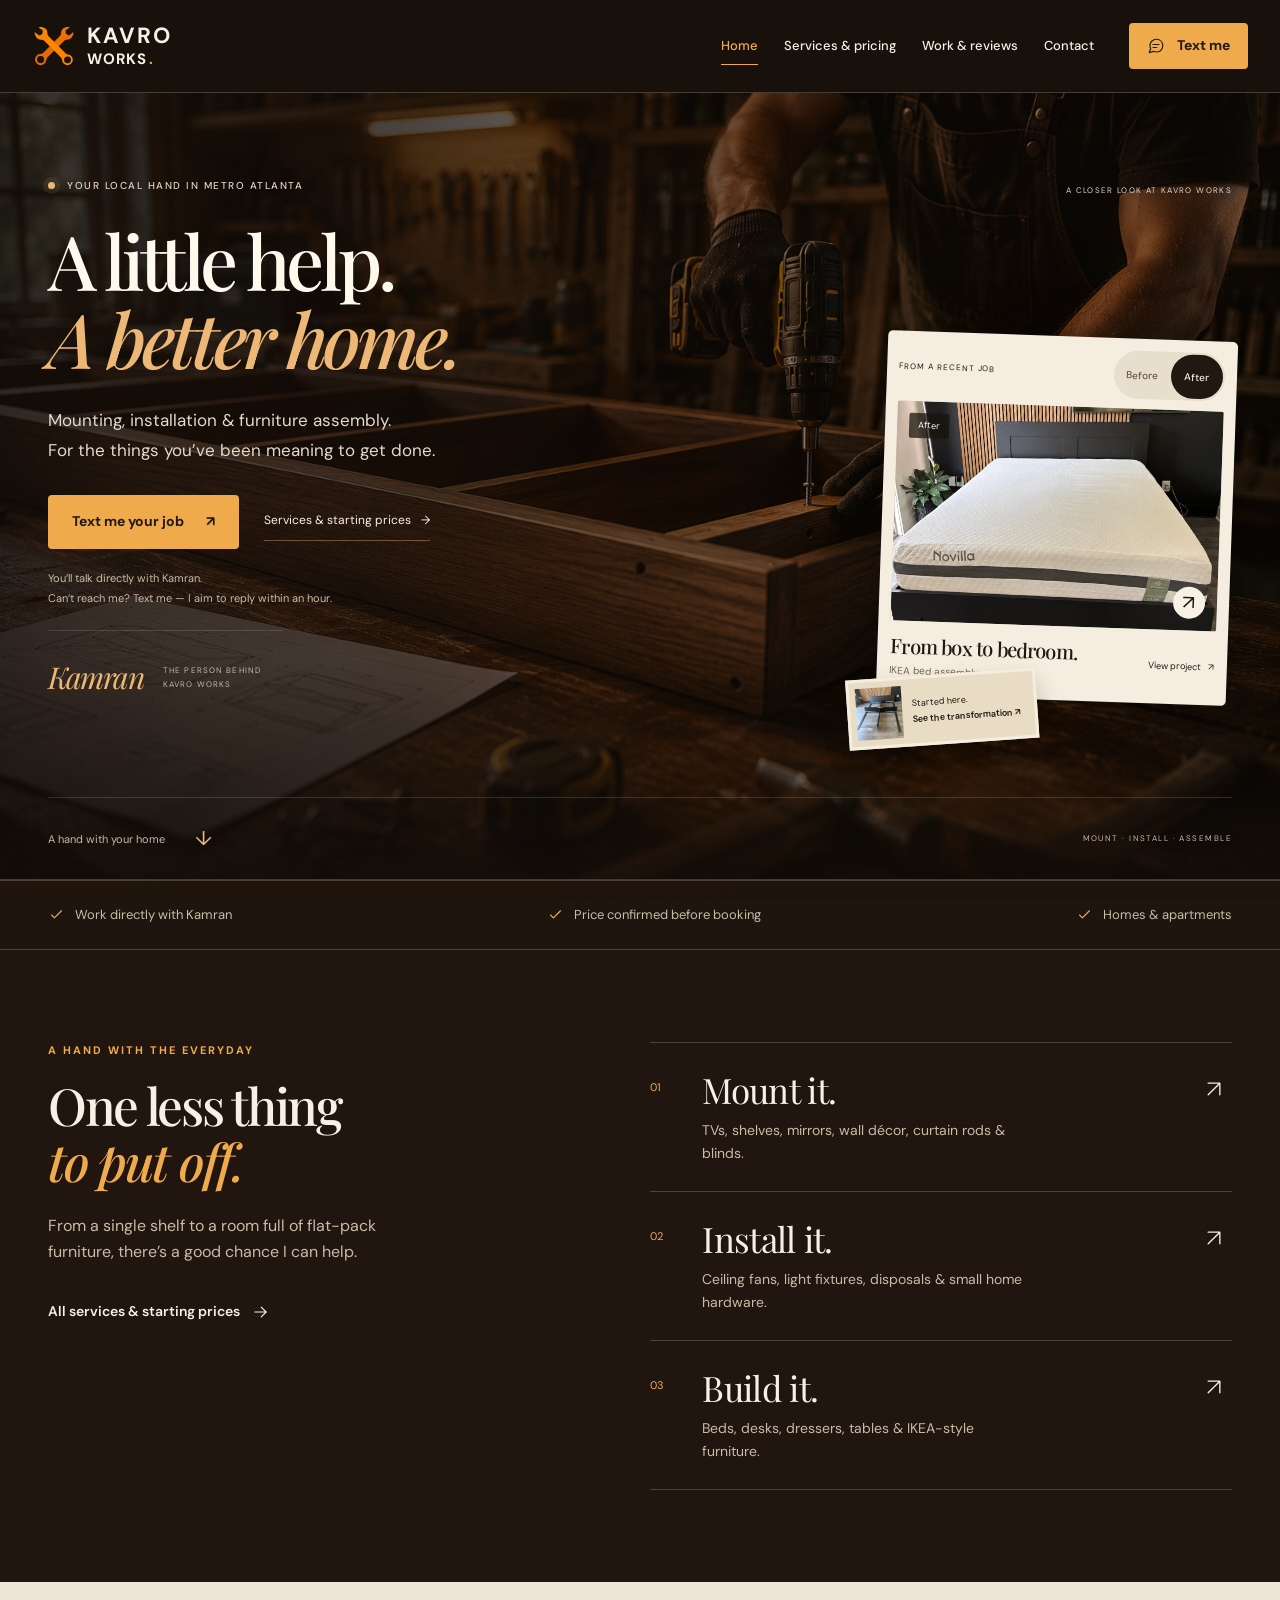
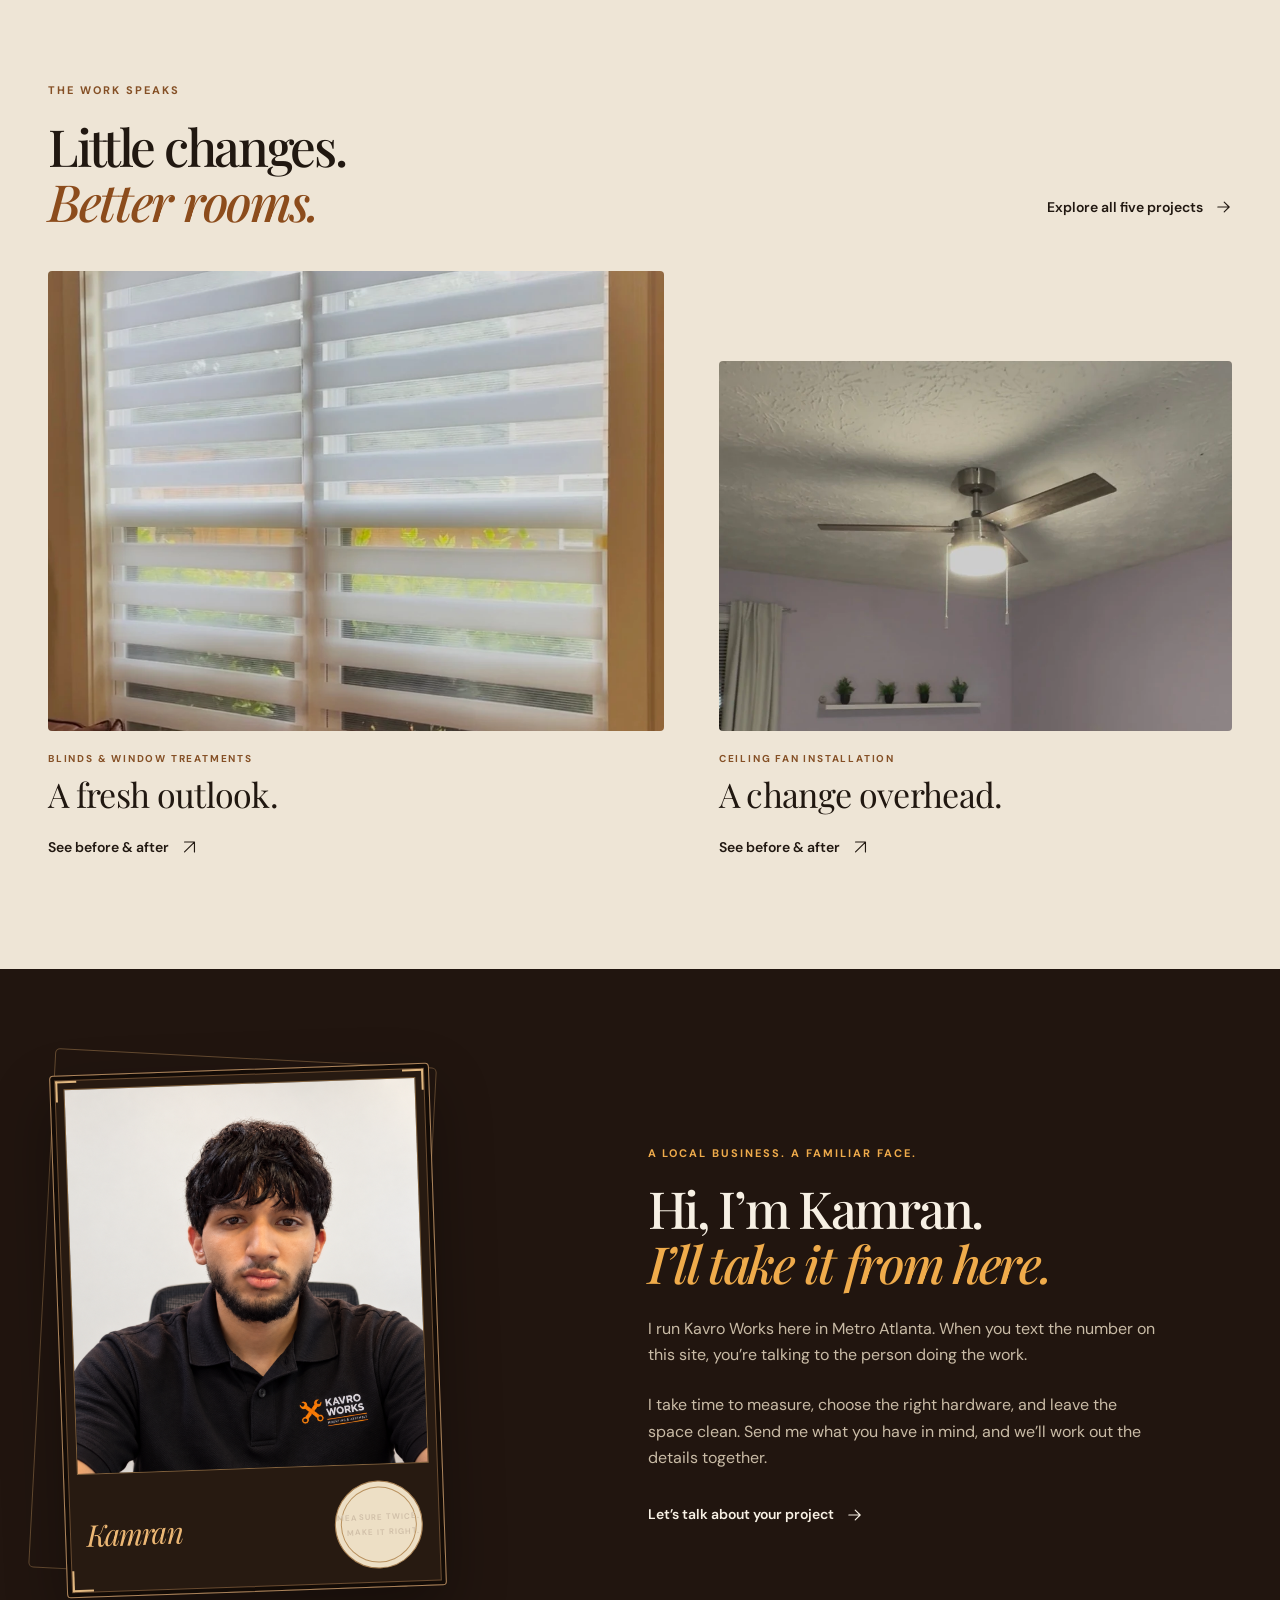
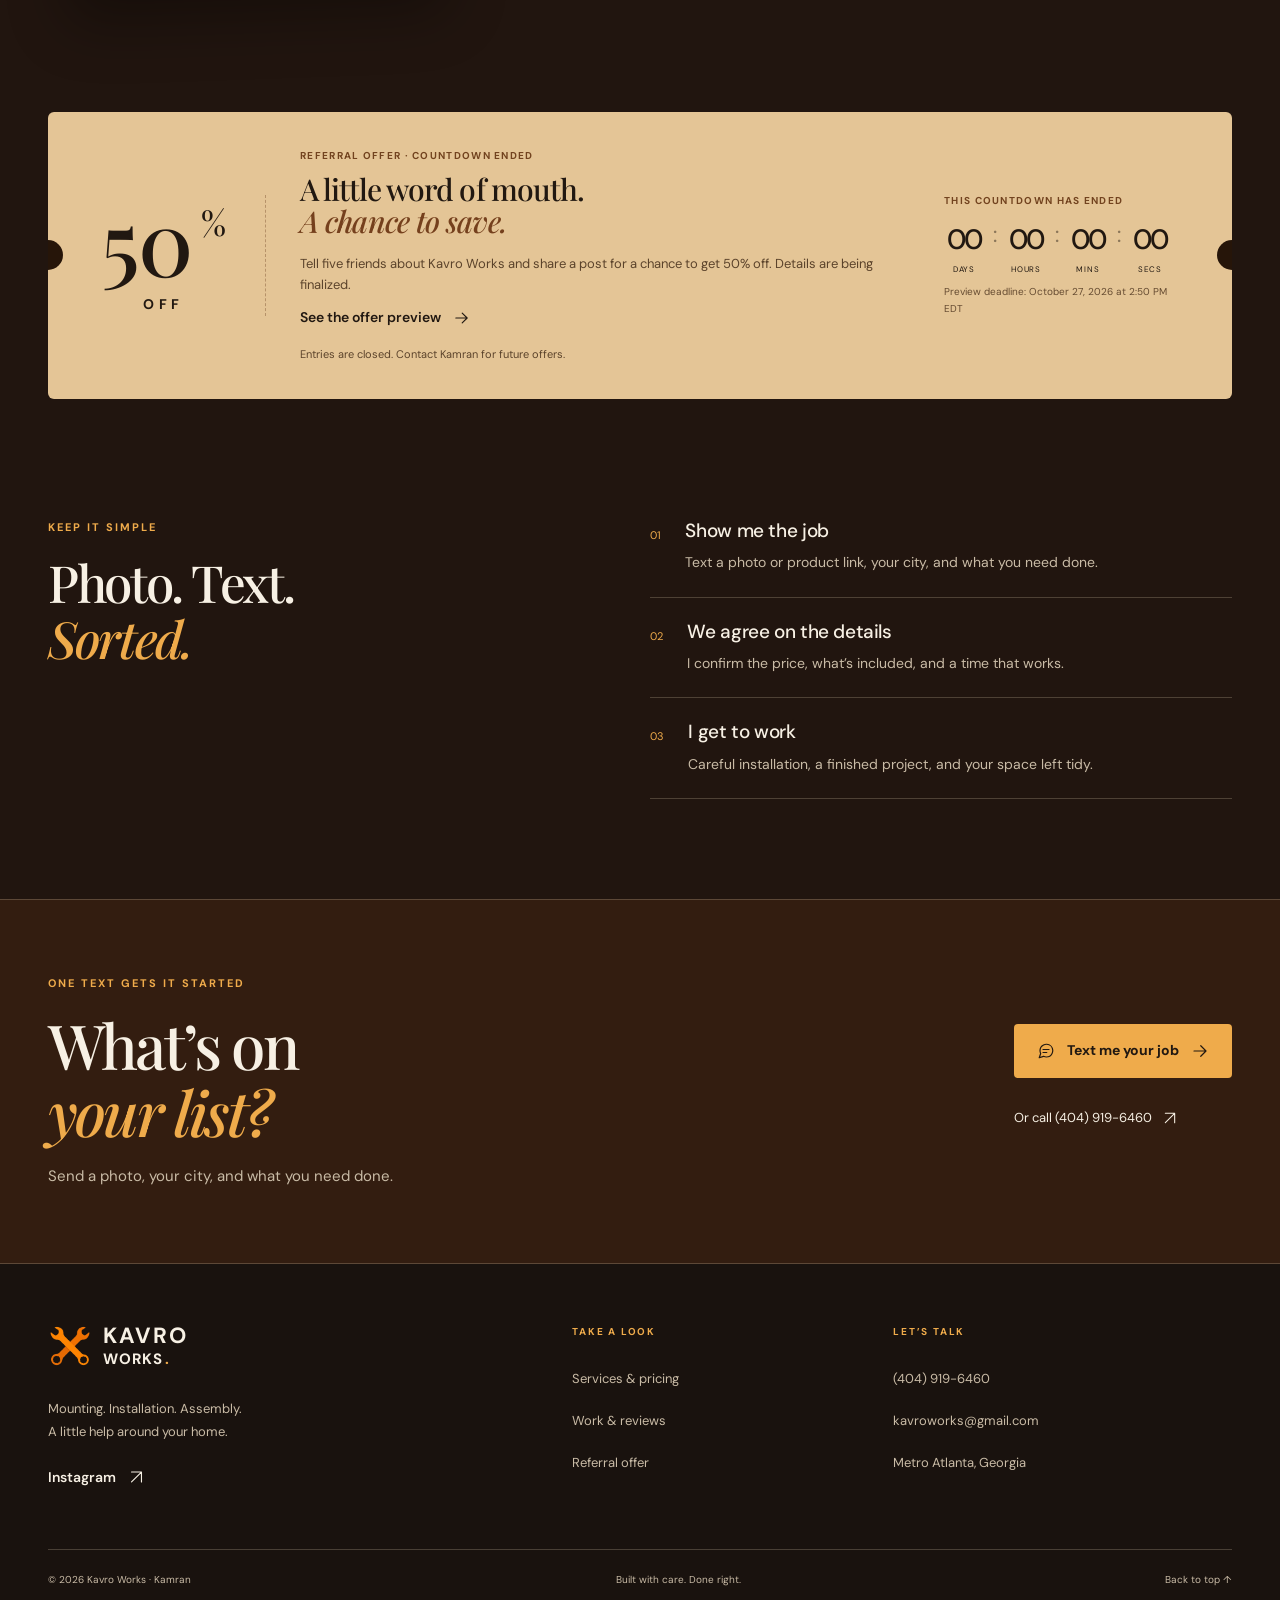
==== commit e15542c4: "Update index.html" ====
--- a/index.html
+++ b/index.html
@@ -21,7 +21,7 @@
 <script src="script.js" defer>
 </script>
 <script type="application/ld+json">{"@context": "https://schema.org", "@type": "HomeAndConstructionBusiness", "name": "Kavro Works", "url": "https://kavroworks.com/", "telephone": "+14049196460", "email": "kavroworks@gmail.com", "image": "https://kavroworks.com/images/bed-after.webp", "areaServed": ["Atlanta", "Lawrenceville", "Duluth", "Suwanee", "Lilburn", "Snellville", "Norcross"], "sameAs": ["https://www.instagram.com/kavroworks"]}</script>
-<link rel="preload" href="images/bed-after.webp" as="image">
+<link rel="preload" href="images/background.png" as="image">
 <style id="kw-home-final-fixes">
 /* Final homepage corrections. Kept here so only index.html needs replacing. */
 
@@ -198,9 +198,9 @@
 <main id="main">
 <section class="kw-film-hero" aria-labelledby="kw-home-title">
   <div class="kw-film-media" aria-hidden="true">
-    <img class="kw-film-poster" src="images/bed-after.webp" alt="" width="1086" height="1448" fetchpriority="high">
+    <img class="kw-film-poster" src="images/background.png" alt="" fetchpriority="high">
     <!-- Video file: kwreel.mp4 beside index.html. -->
-    <video class="kw-film-video" id="kw-home-video" muted="" loop="" playsinline="" preload="none" poster="images/bed-after.webp" tabindex="-1" data-video-src="kwreel.mp4">
+    <video class="kw-film-video" id="kw-home-video" muted="" loop="" playsinline="" preload="none" poster="images/background.png" tabindex="-1" data-video-src="kwreel.mp4">
 </video>
     <div class="kw-film-shade">
 </div>
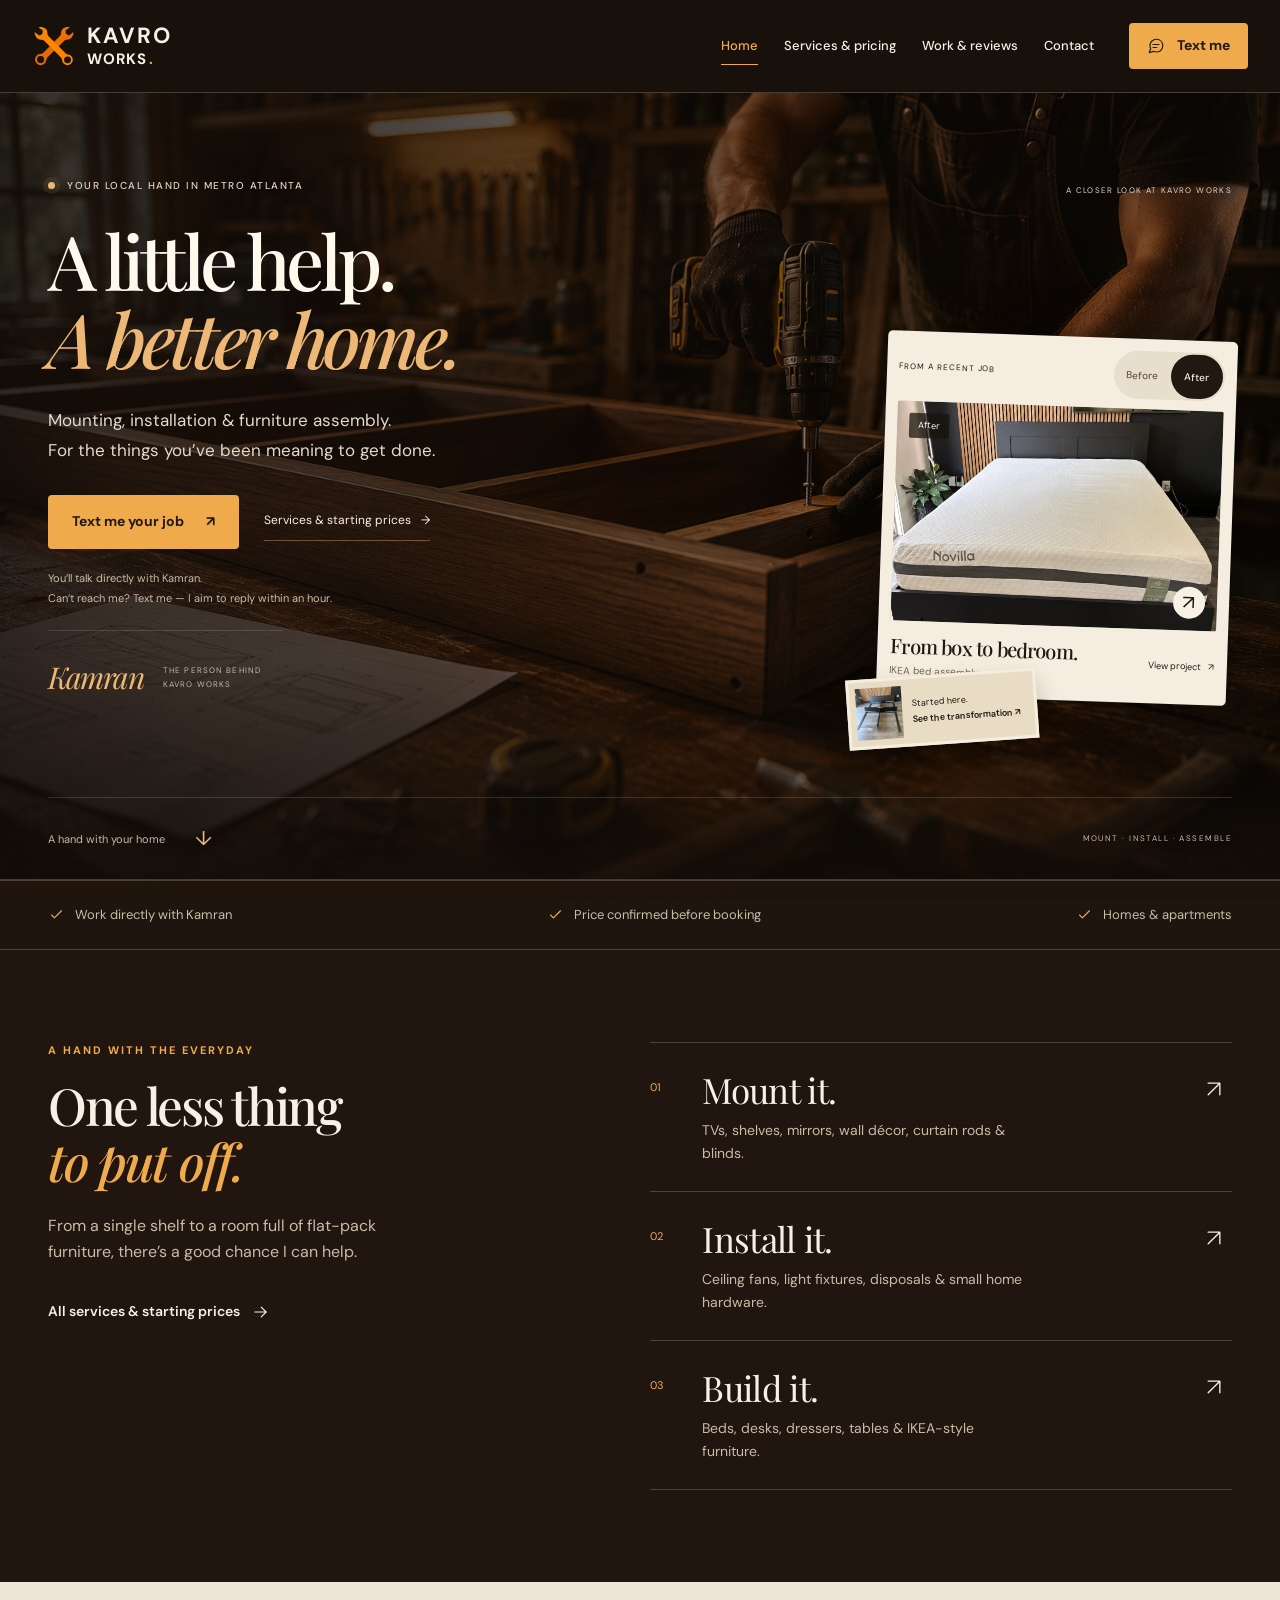
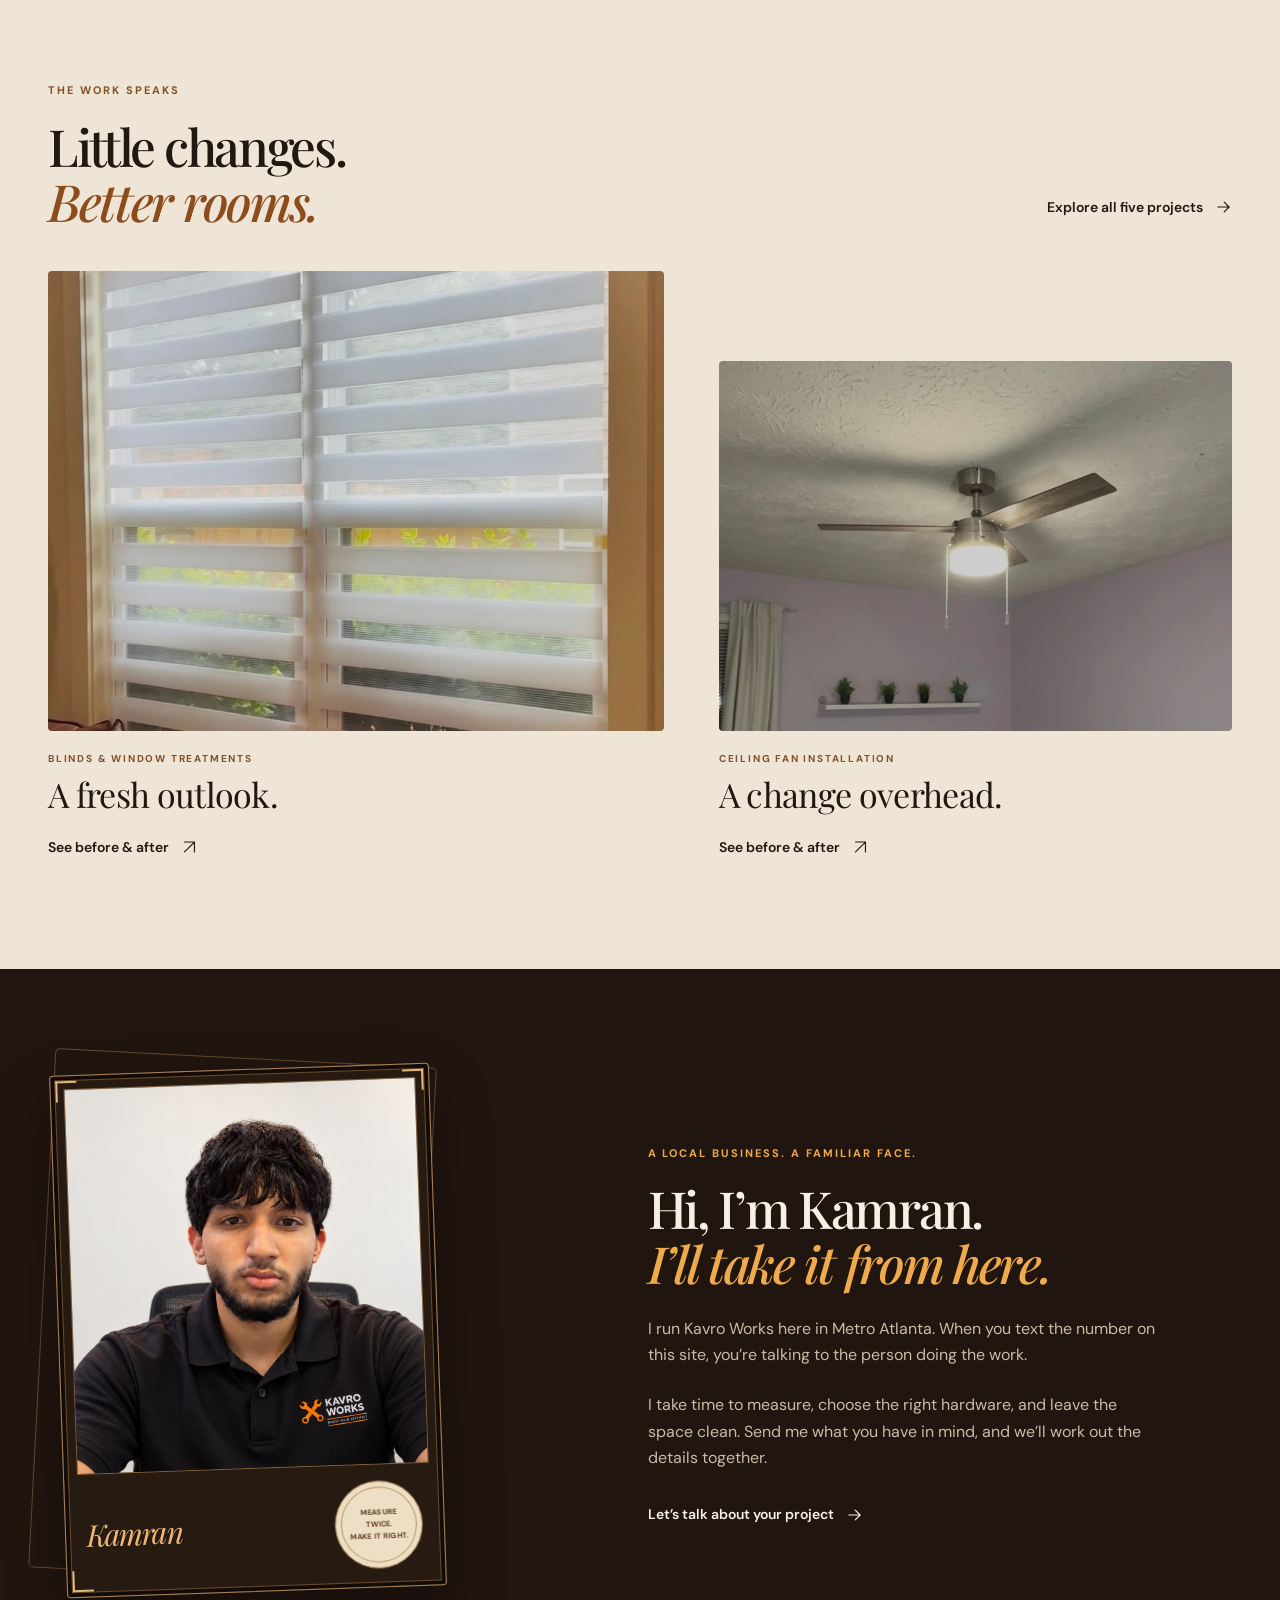
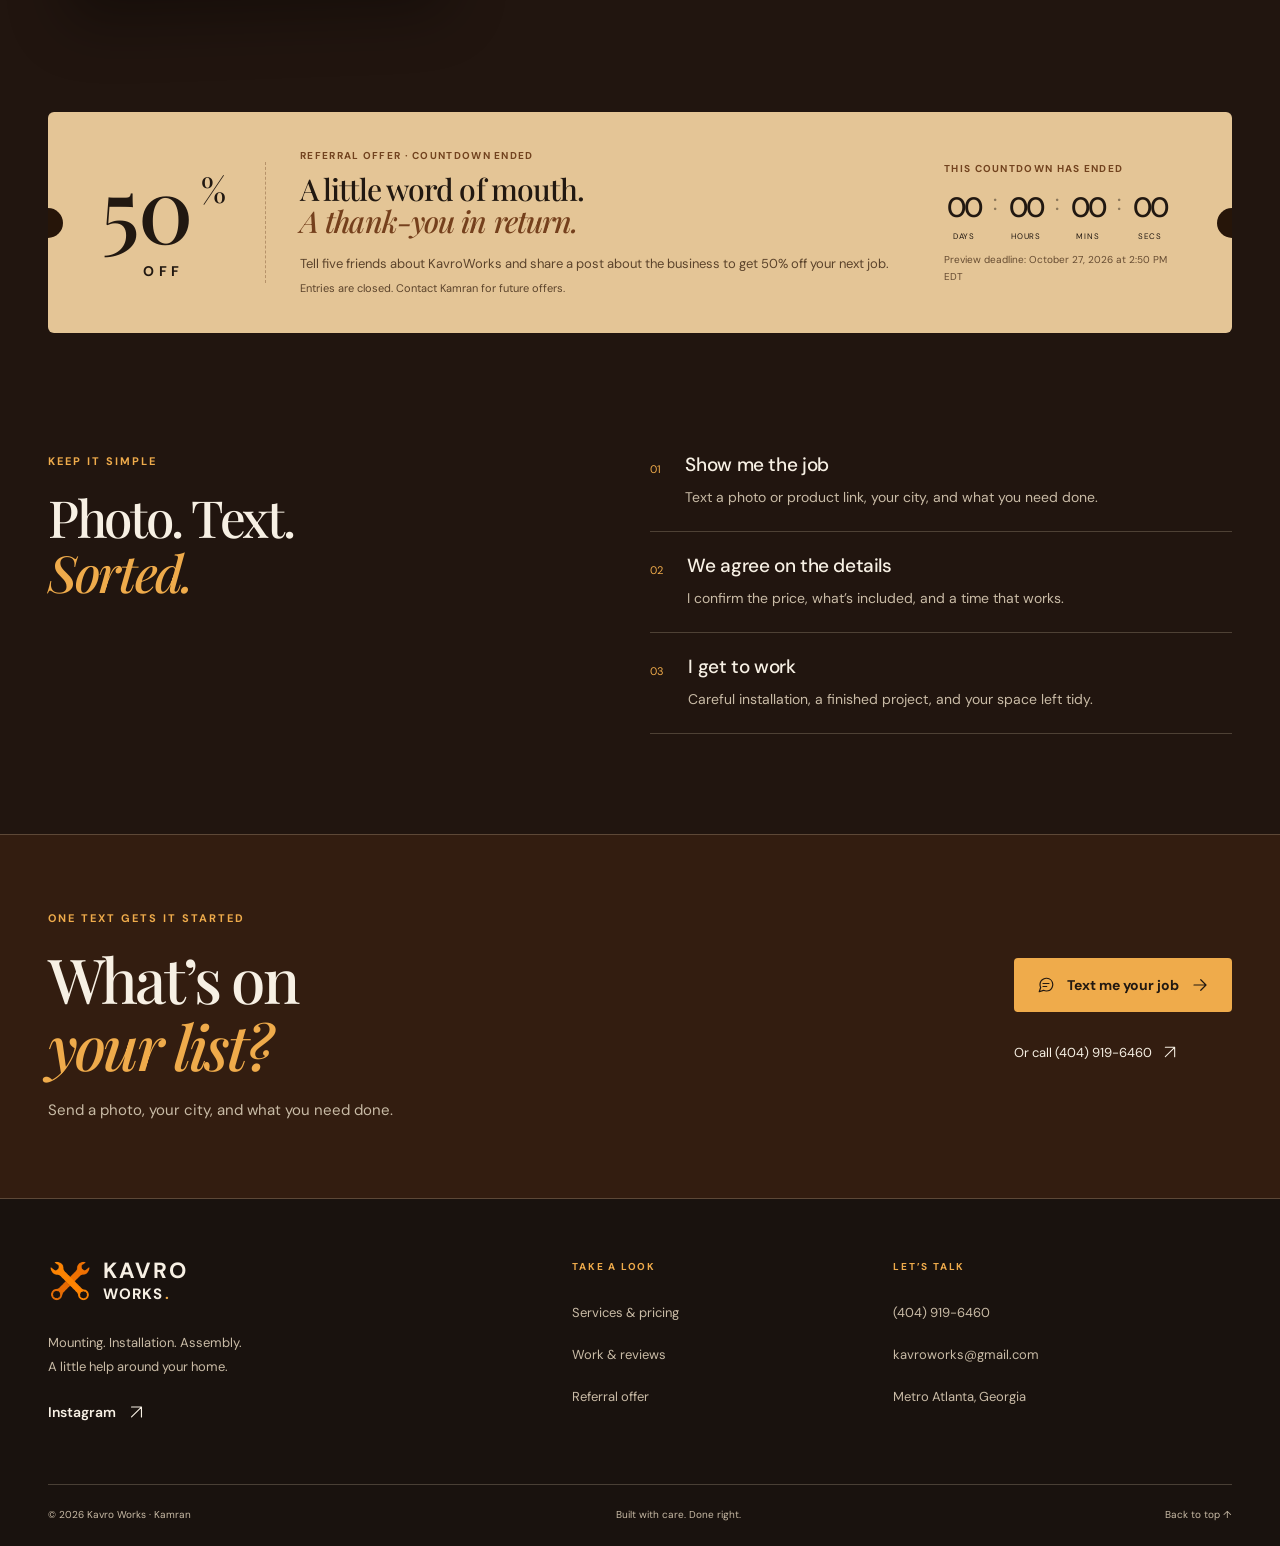
==== commit 0cce5b2b: "Update index.html" ====
--- a/index.html
+++ b/index.html
@@ -154,6 +154,24 @@
   }
 }
 
+.kw-home .kw-portrait-frame figcaption >
+.kw-portrait-stamp:last-child {
+  box-sizing: border-box;
+  display: flex;
+  align-items: center;
+  justify-content: center;
+  padding: 12px;
+  color: #5b3a22;
+  font-family: var(--sans);
+  font-size: 7.5px;
+  font-weight: 700;
+  line-height: 1.6;
+  letter-spacing: .02em;
+  text-align: center;
+  white-space: normal;
+  opacity: 1;
+}
+
 </style>
 </head>
 <body id="top" class="kw-home">
@@ -394,7 +412,9 @@
     <img src="images/KamranBokhari.png" alt="Kamran, the person behind Kavro Works" width="1198" height="1313" loading="lazy" decoding="async">
     <figcaption>
 <span class="kw-signature">Kamran</span>
-<span class="kw-portrait-stamp">MEASURE TWICE.<br>MAKE IT RIGHT.</span>
+<span class="kw-portrait-stamp">
+  MEASURE<br>TWICE.<br>MAKE IT RIGHT.
+</span>
 </figcaption>
   </div>
   </figure>
@@ -418,21 +438,32 @@
 <strong class="kw-discount-number"><span class="kw-discount-digits">50</span><span class="kw-discount-percent">%</span></strong><span class="kw-discount-off">OFF</span>
 </div>
 <div class="offer-copy">
-<span class="eyebrow" data-offer-badge>Referral giveaway · draft preview</span>
-<h2>A little word of mouth.<br>
-<em>A chance to save.</em>
-</h2>
-<p>Tell five friends about Kavro Works and share a post for a chance to get 50% off. Details are being finalized.</p>
-<a href="offers.html" class="text-link">See the offer preview <svg class="icon " viewBox="0 0 24 24" fill="none" stroke="currentColor" stroke-width="1.6" stroke-linecap="round" stroke-linejoin="round" aria-hidden="true">
-<path d="M4 12h15M13 5l7 7-7 7">
-</path>
-</svg>
-</a>
-<p class="small" data-offer-disclaimer>Preview only. Entries are not open yet.</p>
+  <span class="eyebrow" data-offer-badge>
+    Limited-time referral offer
+  </span>
+
+  <h2>A little word of mouth.<br>
+    <em>A thank-you in return.</em>
+  </h2>
+
+  <p data-offer-description>
+    Tell five friends about KavroWorks and share a post about
+    the business to get 50% off your next job.
+  </p>
+
+  <a href="sms:+14049196460"
+     class="text-link"
+     data-offer-entry>
+    Text me to claim the offer →
+  </a>
+
+  <p class="small" data-offer-disclaimer>
+    Text me your sharing confirmation before booking.
+  </p>
 </div>
 <div class="offer-clock">
-<span class="eyebrow" data-countdown-heading>15-day preview countdown</span>
-<div class="countdown" data-countdown role="timer" aria-live="off" aria-label="Referral offer preview countdown">
+<span class="eyebrow" data-countdown-heading>Time left to claim</span>
+<div class="countdown" data-countdown role="timer" aria-live="off" aria-label="Referral offer countdown">
 <div>
 <strong data-time="days">—</strong>
 <span>days</span>
@@ -453,7 +484,7 @@
 <span>secs</span>
 </div>
 </div>
-<p class="timer-date" data-timer-date>Preview deadline: October 27, 2026 · 2:50 PM ET</p>
+<p class="timer-date" data-timer-date>Offer ends October 30, 2026 at 5:31 PM ET</p>
 </div>
 </div>
 </section>
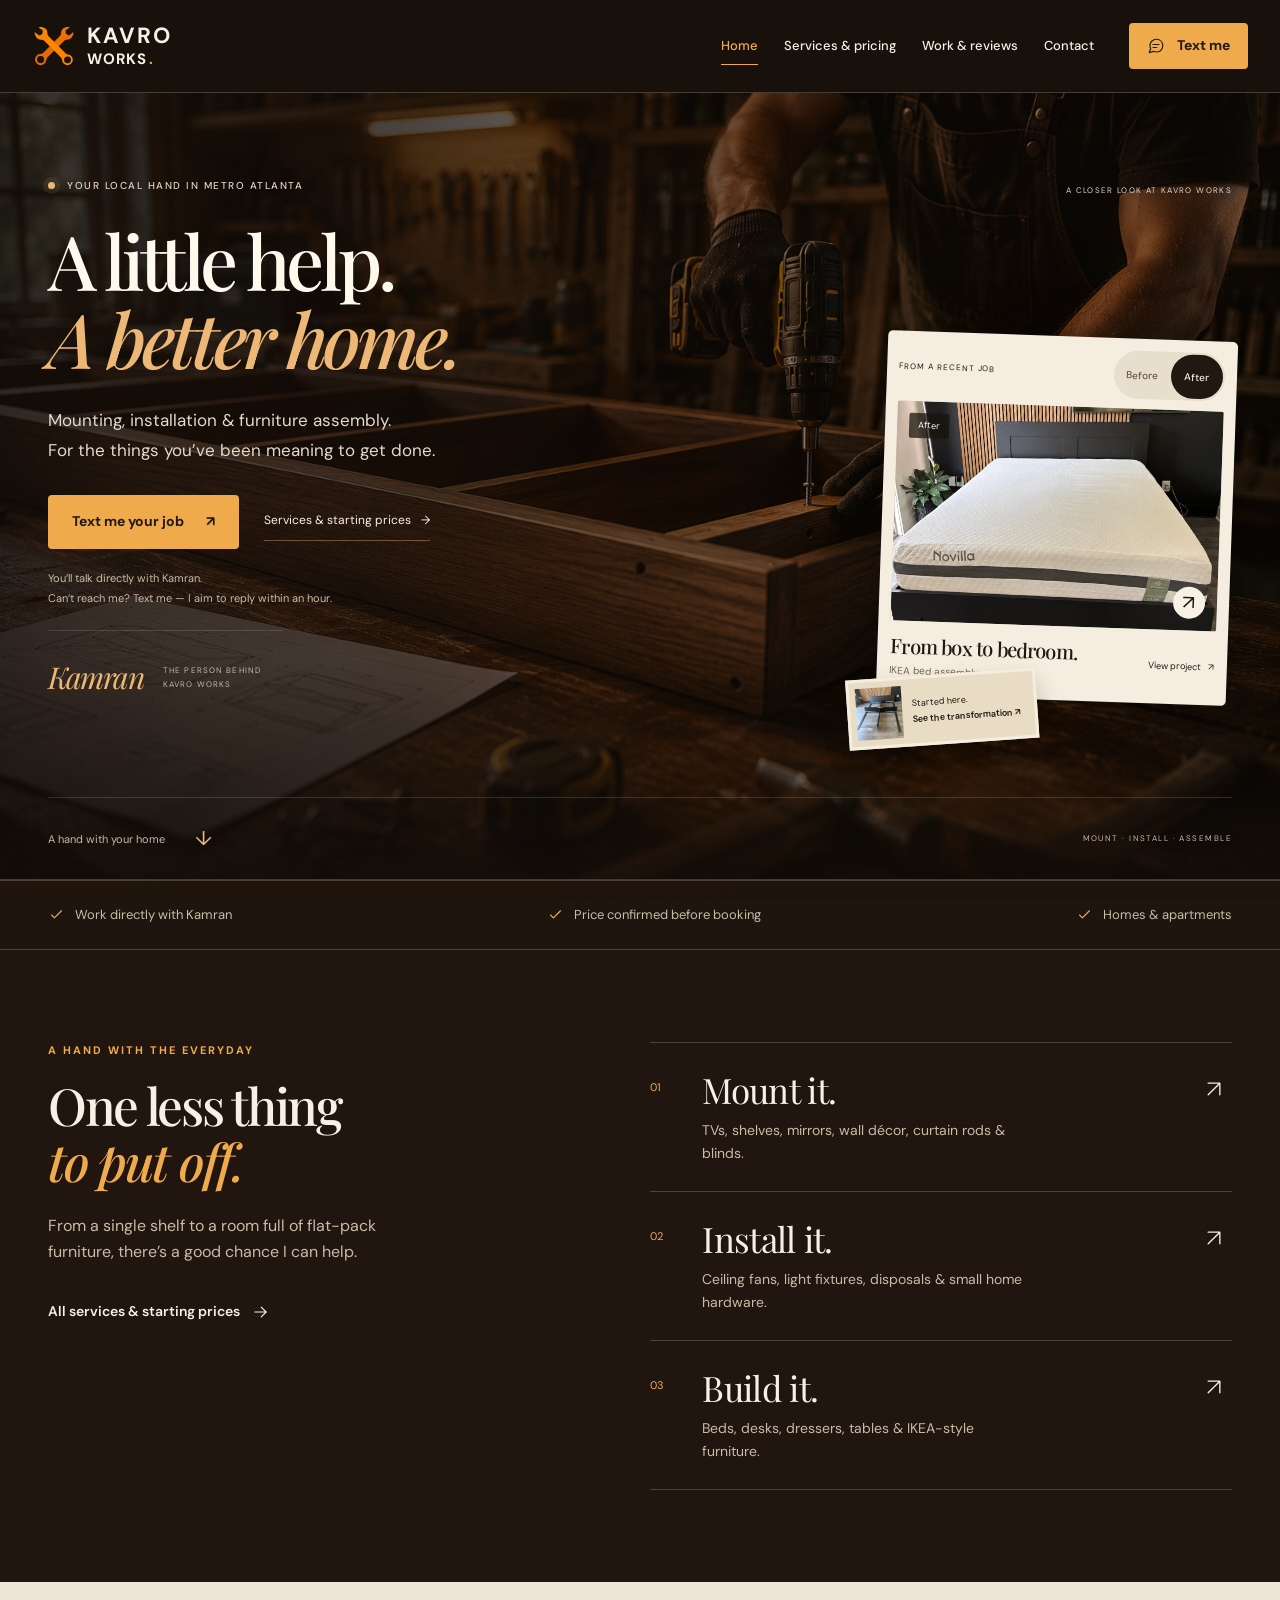
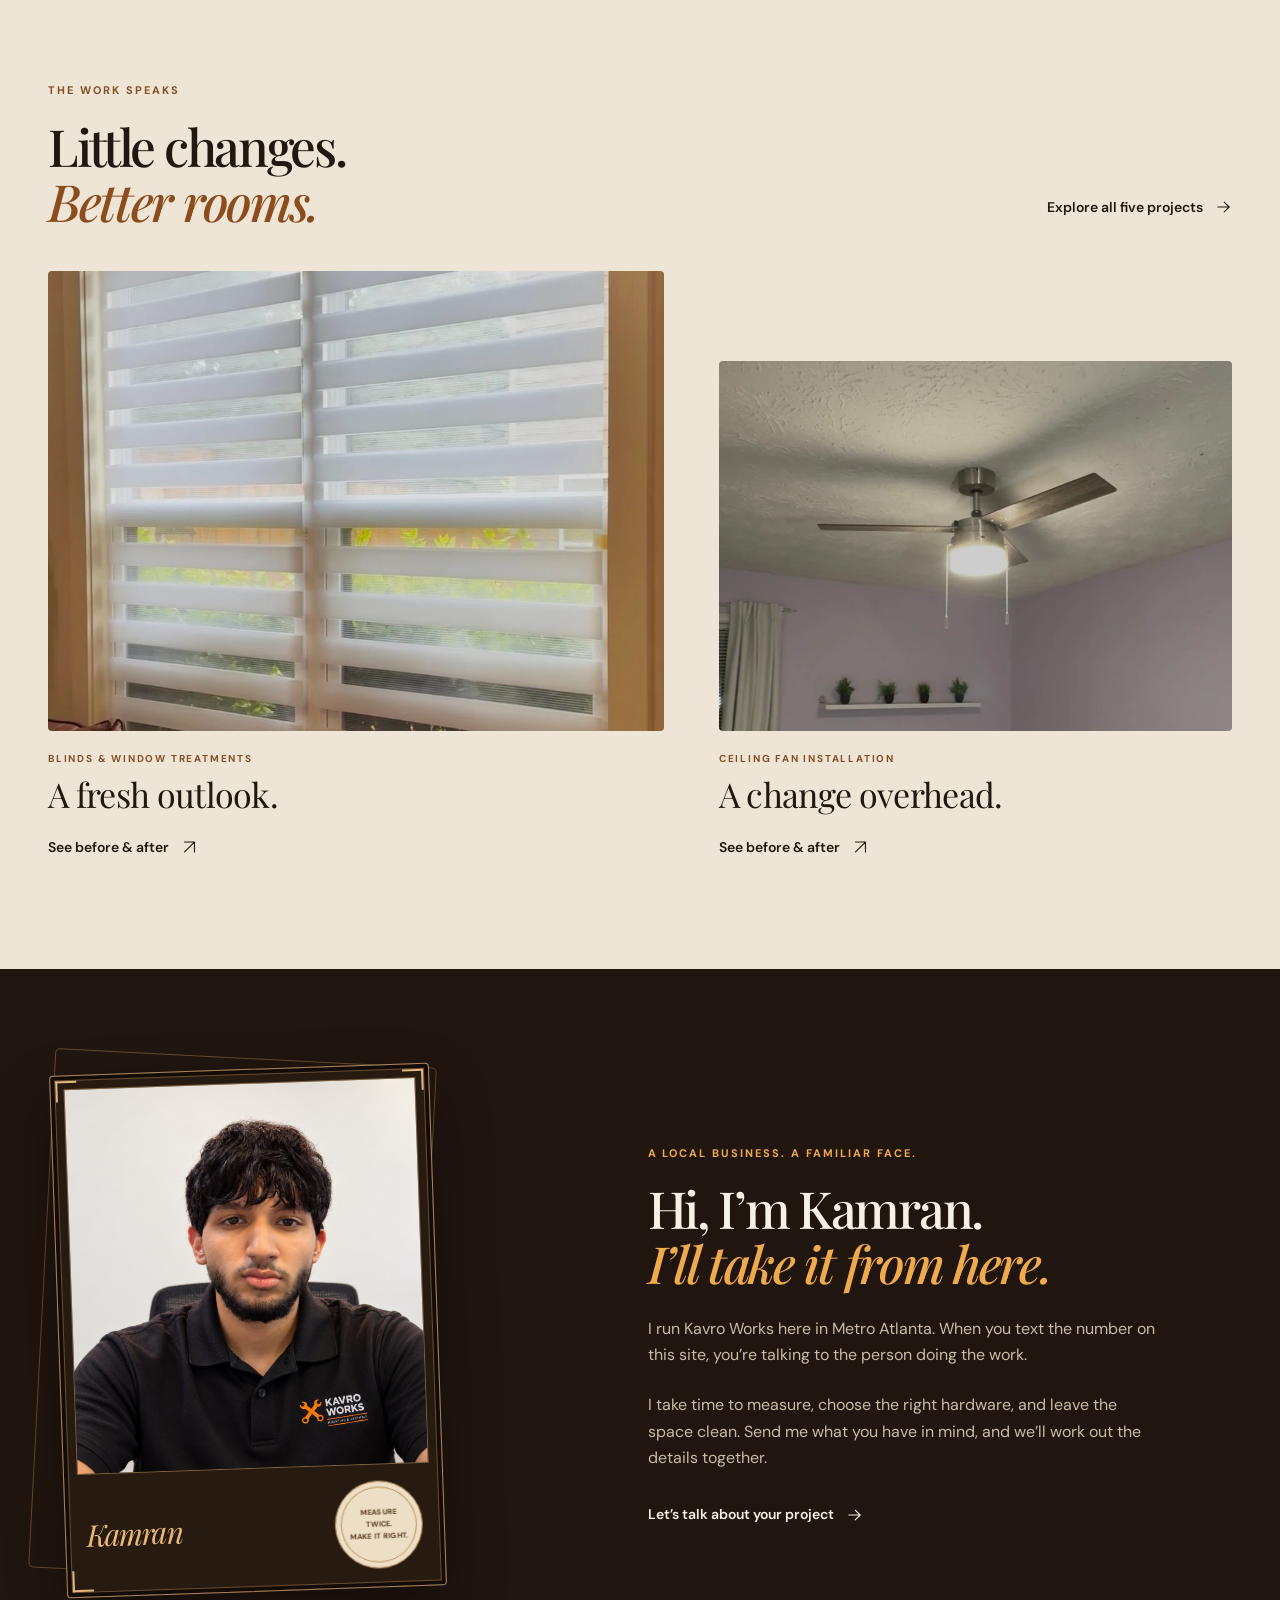
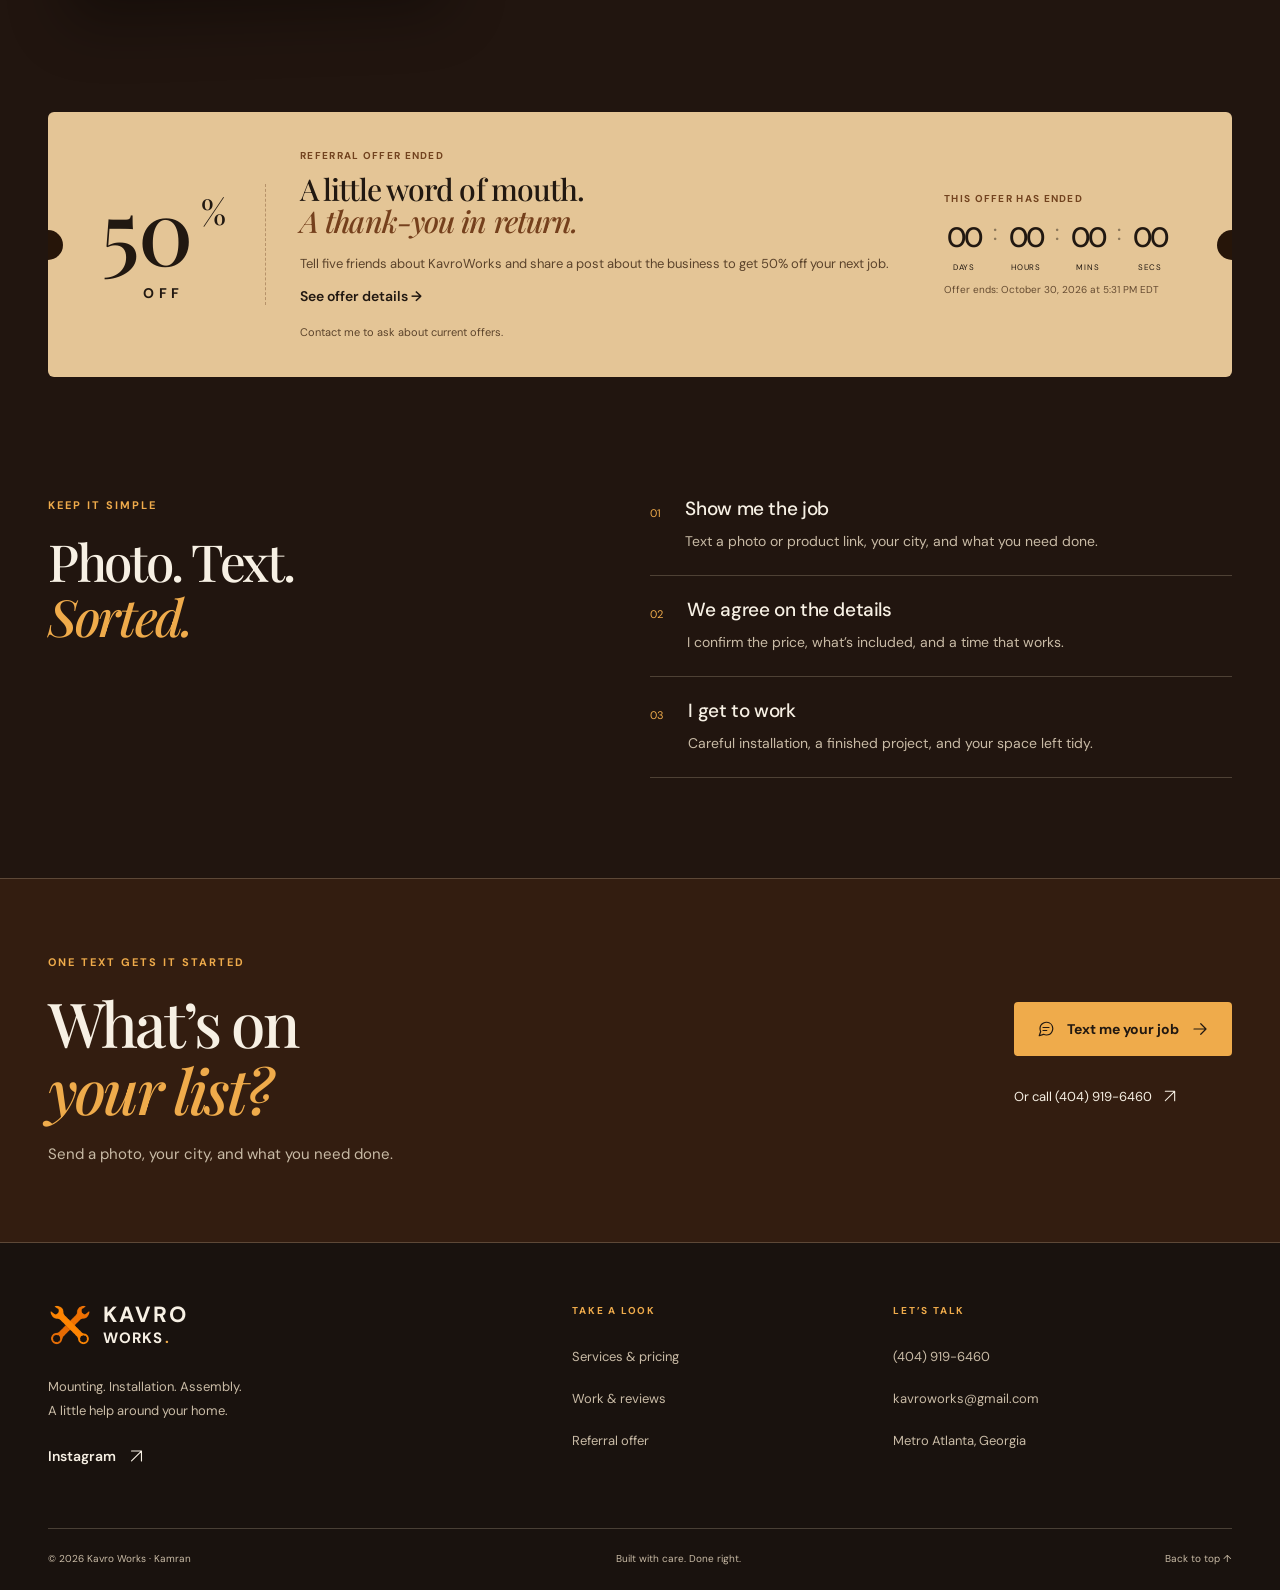
==== commit f48e9d1b: "Update index.html" ====
--- a/index.html
+++ b/index.html
@@ -172,6 +172,23 @@
   opacity: 1;
 }
 
+.offer-ticket {
+  position: relative;
+}
+
+.kw-coupon-link {
+  position: absolute;
+  inset: 0;
+  z-index: 10;
+  border-radius: inherit;
+  cursor: pointer;
+}
+
+.kw-coupon-link:focus-visible {
+  outline: 3px solid #8c4c1c;
+  outline-offset: -6px;
+}
+
 </style>
 </head>
 <body id="top" class="kw-home">
@@ -434,6 +451,9 @@
 </section>
 <section class="container offer-section">
 <div class="offer-ticket">
+  <a class="kw-coupon-link"
+   href="offers.html"
+   aria-label="View the 50% off referral offer"></a>
 <div class="offer-value" aria-label="50 percent off">
 <strong class="kw-discount-number"><span class="kw-discount-digits">50</span><span class="kw-discount-percent">%</span></strong><span class="kw-discount-off">OFF</span>
 </div>
@@ -451,11 +471,9 @@
     the business to get 50% off your next job.
   </p>
 
-  <a href="sms:+14049196460"
-     class="text-link"
-     data-offer-entry>
-    Text me to claim the offer →
-  </a>
+  <span class="text-link">
+  See offer details →
+</span>
 
   <p class="small" data-offer-disclaimer>
     Text me your sharing confirmation before booking.
